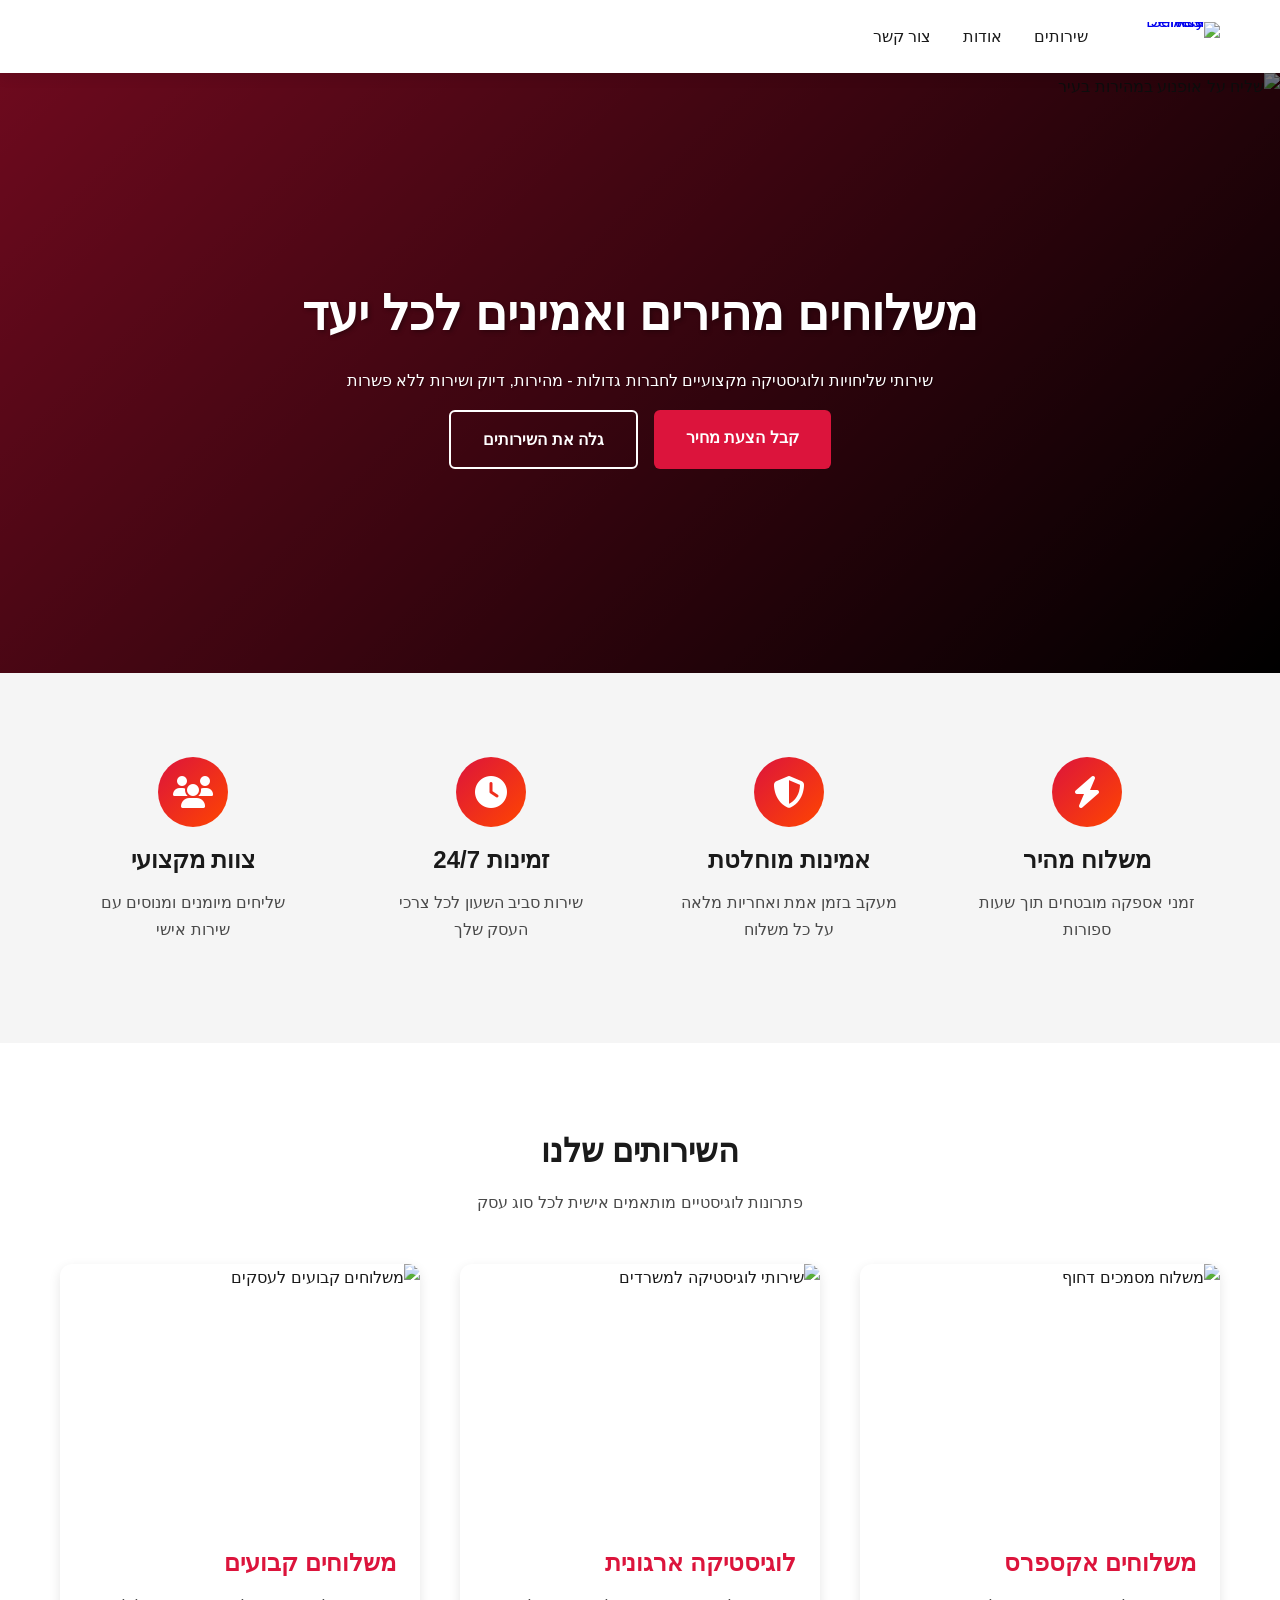
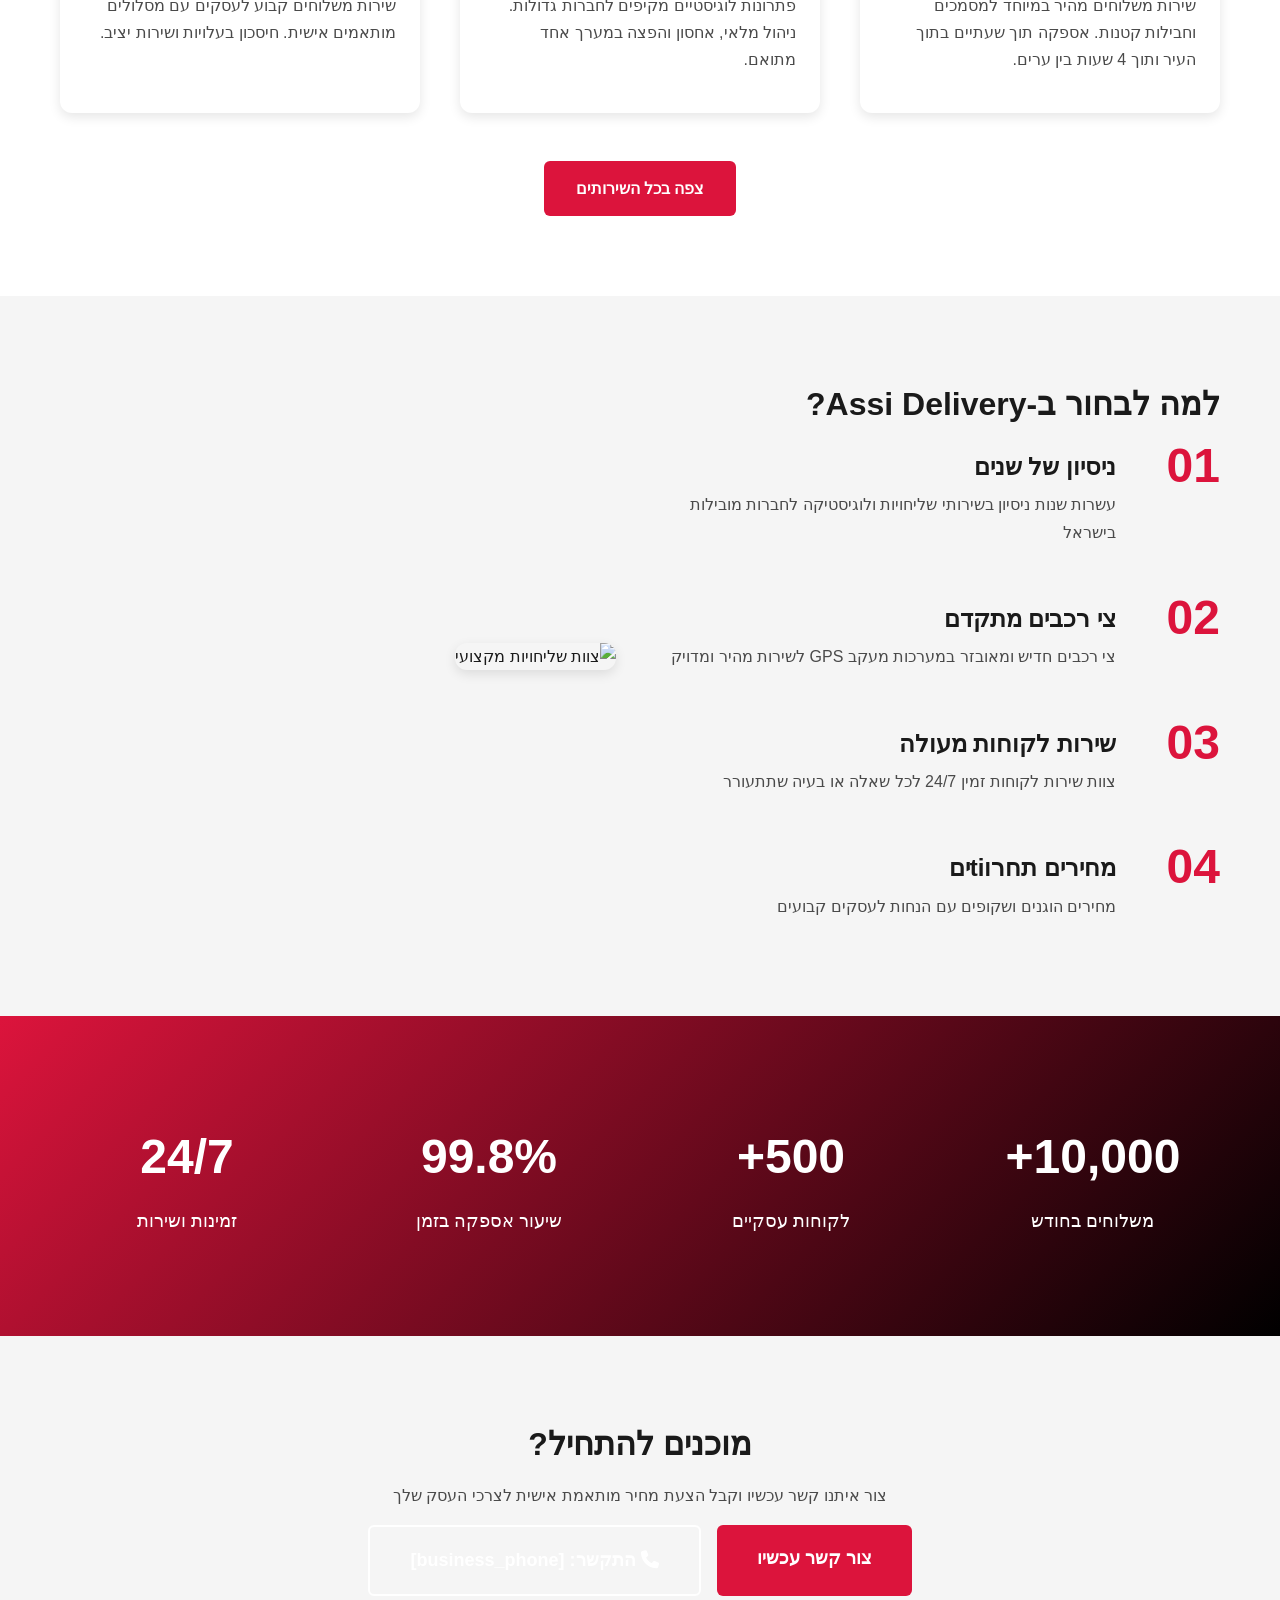
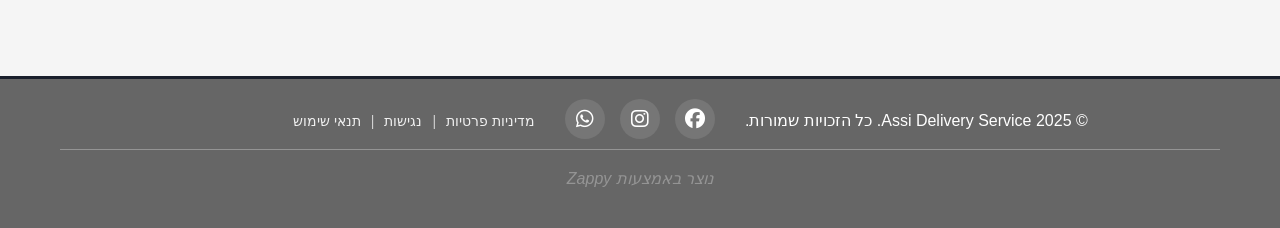
==== index.html @ 2f90fa25 "Initial website commit" ====
<!DOCTYPE html><html lang="he" dir="rtl"><head>
    <meta charset="UTF-8">
    <meta name="viewport" content="width=device-width, initial-scale=1.0">
    <link rel="stylesheet" href="https://cdnjs.cloudflare.com/ajax/libs/font-awesome/6.5.1/css/all.min.css">

    <!-- Favicons -->
    <link rel="icon" type="image/x-icon" href="assets/favicon.ico">
    <link rel="icon" type="image/png" sizes="16x16" href="assets/favicon-16x16.png">
    <link rel="icon" type="image/png" sizes="32x32" href="assets/favicon-32x32.png">
    <link rel="icon" type="image/png" sizes="48x48" href="assets/favicon-48x48.png">
    <link rel="icon" type="image/png" sizes="192x192" href="assets/favicon-192x192.png">
    <link rel="icon" type="image/png" sizes="512x512" href="assets/favicon-512x512.png">
    <link rel="apple-touch-icon" href="assets/apple-touch-icon.png">
<style>
/* Zappy Attribution Header Styles */
.zappy-header {
  position: static;
  width: 100%;
  background: white;
  box-shadow: 0px 4px 19px 0px rgba(0,0,0,0.04);
  padding: 16px 10px;
  text-align: center;
  font-family: 'Nunito', sans-serif;
  font-size: 16px;
  color: #4a4a4a;
  line-height: 21px;
  display: flex;
  align-items: center;
  justify-content: center;
  min-height: 21px;
}

    .zappy-header p {
      margin: 0;
      padding: 0;
      font-weight: 400;
      font-size: 16px;
      line-height: 21px;
      white-space: nowrap;
      display: inline-block;
      vertical-align: baseline;
      margin-bottom: 0 !important;
    }

.zappy-header .created-by {
  text-transform: lowercase;
  font-weight: 400;
}

.zappy-header .zappy-link {
  font-weight: 700;
  color: #4a4a4a;
  text-decoration: none;
  transition: opacity 0.2s;
}

.zappy-header .zappy-link:hover {
  opacity: 0.7;
}</style>
    <!-- Cookie Consent -->
    <link rel="stylesheet" href="https://cdn.jsdelivr.net/npm/vanilla-cookieconsent@3/dist/cookieconsent.css" />
    <script src="https://cdn.jsdelivr.net/npm/vanilla-cookieconsent@3/dist/cookieconsent.umd.js"></script>
    <!-- Mickidum Accessibility Toolbar -->
    <script src="https://cdn.jsdelivr.net/gh/mickidum/acc_toolbar/acctoolbar/acctoolbar.min.js"></script>
<!-- Zappy Analytics -->
<script>
(function() {
  'use strict';
  
  // Configuration
  var config = {
    websiteId: 'cbfb9e5c-b5ba-4800-ae2f-7022c123ac0f',
    apiUrl: 'https://api.zappy5.com/api/analytics/track',
    sessionDuration: 30 * 60 * 1000, // 30 minutes
    trackPageViews: true,
    trackClicks: true,
    trackFormSubmissions: true
  };
  
  // Generate or retrieve session ID
  function getSessionId() {
    var sessionKey = 'zappy_session_' + config.websiteId;
    var session = null;
    
    try {
      session = sessionStorage.getItem(sessionKey);
      if (session) {
        var sessionData = JSON.parse(session);
        var now = Date.now();
        
        // Check if session is still valid
        if (now - sessionData.timestamp < config.sessionDuration) {
          // Update timestamp
          sessionData.timestamp = now;
          sessionStorage.setItem(sessionKey, JSON.stringify(sessionData));
          return sessionData.id;
        }
      }
    } catch (e) {
      console.warn('Zappy Analytics: SessionStorage not available');
    }
    
    // Generate new session ID
    var newSessionId = 'zs_' + Date.now() + '_' + Math.random().toString(36).substr(2, 9);
    
    try {
      sessionStorage.setItem(sessionKey, JSON.stringify({
        id: newSessionId,
        timestamp: Date.now()
      }));
    } catch (e) {
      // Continue without session storage
    }
    
    return newSessionId;
  }
  
  var sessionId = getSessionId();
  
  // Track an event
  function trackEvent(eventType, data) {
    data = data || {};
    
    var eventData = {
      website_id: config.websiteId,
      event_type: eventType,
      page_path: window.location.pathname,
      referrer: document.referrer || 'direct',
      session_id: sessionId,
      metadata: data
    };
    
    // Use sendBeacon if available (better for page unload events)
    if (navigator.sendBeacon) {
      var blob = new Blob([JSON.stringify(eventData)], { type: 'application/json' });
      navigator.sendBeacon(config.apiUrl, blob);
    } else {
      // Fallback to fetch
      fetch(config.apiUrl, {
        method: 'POST',
        headers: {
          'Content-Type': 'application/json'
        },
        body: JSON.stringify(eventData),
        keepalive: true
      }).catch(function(error) {
        console.warn('Zappy Analytics: Failed to track event', error);
      });
    }
  }
  
  // Track page view
  if (config.trackPageViews) {
    trackEvent('pageview', {
      title: document.title,
      url: window.location.href
    });
  }
  
  // Track clicks on important elements
  if (config.trackClicks) {
    document.addEventListener('click', function(e) {
      var target = e.target;
      
      // Track button clicks
      if (target.tagName === 'BUTTON' || target.closest('button')) {
        var button = target.tagName === 'BUTTON' ? target : target.closest('button');
        trackEvent('click', {
          element: 'button',
          text: button.textContent.trim().substring(0, 100),
          id: button.id || null,
          class: button.className || null
        });
      }
      
      // Track link clicks
      else if (target.tagName === 'A' || target.closest('a')) {
        var link = target.tagName === 'A' ? target : target.closest('a');
        trackEvent('click', {
          element: 'link',
          text: link.textContent.trim().substring(0, 100),
          href: link.href,
          external: link.hostname !== window.location.hostname
        });
      }
    }, true);
  }
  
  // Track form submissions
  if (config.trackFormSubmissions) {
    document.addEventListener('submit', function(e) {
      var form = e.target;
      
      trackEvent('form_submit', {
        form_id: form.id || null,
        form_name: form.name || null,
        form_action: form.action || null,
        form_method: form.method || 'GET'
      });
    }, true);
  }
  
  // Track time on page (send on page unload)
  var pageLoadTime = Date.now();
  
  window.addEventListener('beforeunload', function() {
    var timeOnPage = Math.floor((Date.now() - pageLoadTime) / 1000); // in seconds
    
    trackEvent('page_unload', {
      time_on_page: timeOnPage,
      page_path: window.location.pathname
    });
  });
  
  // Expose tracking function globally for custom events
  window.zappyAnalytics = {
    track: trackEvent,
    getSessionId: function() { return sessionId; }
  };
  
})();
</script>
<!-- End Zappy Analytics -->
    <link rel="stylesheet" href="styles.css">
</head>
<body>

<!-- Zappy Attribution Header -->
<div id="zappy-attribution-header" class="zappy-header" style="display: none;">
  <p>
    <span>Happily </span>
    <span class="created-by">created by</span> 
    <a href="https://zappy5.com" target="_blank" rel="noopener noreferrer" class="zappy-link">Zappy</a>
  </p>
</div>
    <nav class="navbar" id="navbar">
        <div class="container nav-container">
            <div class="nav-brand">
                <a href="/" class="logo-link">
                    <img src="assets/assi-delivery-service-logo.webp" alt="Assi Delivery Service" class="logo" />
                </a>
            </div>
            <button class="mobile-toggle" id="mobileToggle" aria-label="תפריט">
                <svg class="hamburger-icon" width="24" height="24" viewBox="0 0 24 24" fill="none">
                    <path d="M3 12h18M3 6h18M3 18h18" stroke="currentColor" stroke-width="2" stroke-linecap="round"></path>
                </svg>
                <svg class="close-icon" width="24" height="24" viewBox="0 0 24 24" fill="none" style="display: none;">
                    <path d="M18 6L6 18M6 6l12 12" stroke="currentColor" stroke-width="2" stroke-linecap="round"></path>
                </svg>
            </button>
            <button class="phone-header-btn" aria-label="התקשר אלינו">
                <svg width="20" height="20" viewBox="0 0 24 24" fill="currentColor">
                    <path d="M22 16.92v3a2 2 0 0 1-2.18 2 19.79 19.79 0 0 1-8.63-3.07 19.5 19.5 0 0 1-6-6 19.79 19.79 0 0 1-3.07-8.67A2 2 0 0 1 4.11 2h3a2 2 0 0 1 2 1.72 12.84 12.84 0 0 0 .7 2.81 2 2 0 0 1-.45 2.11L8.09 9.91a16 16 0 0 0 6 6l1.27-1.27a2 2 0 0 1 2.11-.45 12.84 12.84 0 0 0 2.81.7A2 2 0 0 1 22 16.92z"></path>
                </svg>
            </button>
            <ul class="nav-menu" id="navMenu">
                <li><a href="/services">שירותים</a></li>
                <li><a href="/about">אודות</a></li>
                <li><a href="/contact">צור קשר</a></li>
            </ul>
        </div>
    </nav>

    <section class="hero">
        <div class="hero-overlay"></div>
        <img data-placeholder="hero-1" data-context="Dynamic wide shot of motorcycle courier speeding through city streets with delivery package, motion blur effect, urban logistics" src="assets/assi-delivery-service-hero-hero-1.webp" alt="שליח על אופנוע במהירות בעיר" class="hero-bg">
        <div class="container hero-content">
            <h1>משלוחים מהירים ואמינים לכל יעד</h1>
            <p class="hero-subtitle">שירותי שליחויות ולוגיסטיקה מקצועיים לחברות גדולות - מהירות, דיוק ושירות ללא פשרות</p>
            <div class="hero-cta">
                <a href="/contact" class="btn btn-primary">קבל הצעת מחיר</a>
                <a href="/services" class="btn btn-secondary">גלה את השירותים</a>
            </div>
        </div>
    </section>

    <section class="features-strip">
        <div class="container">
            <div class="features-grid">
                <div class="feature-item">
                    <div class="feature-icon">
                        <i class="fas fa-bolt"></i>
                    </div>
                    <h3>משלוח מהיר</h3>
                    <p>זמני אספקה מובטחים תוך שעות ספורות</p>
                </div>
                <div class="feature-item">
                    <div class="feature-icon">
                        <i class="fas fa-shield-alt"></i>
                    </div>
                    <h3>אמינות מוחלטת</h3>
                    <p>מעקב בזמן אמת ואחריות מלאה על כל משלוח</p>
                </div>
                <div class="feature-item">
                    <div class="feature-icon">
                        <i class="fas fa-clock"></i>
                    </div>
                    <h3>זמינות 24/7</h3>
                    <p>שירות סביב השעון לכל צרכי העסק שלך</p>
                </div>
                <div class="feature-item">
                    <div class="feature-icon">
                        <i class="fas fa-users"></i>
                    </div>
                    <h3>צוות מקצועי</h3>
                    <p>שליחים מיומנים ומנוסים עם שירות אישי</p>
                </div>
            </div>
        </div>
    </section>

    <section class="services-preview">
        <div class="container">
            <div class="section-header">
                <h2>השירותים שלנו</h2>
                <p class="section-subtitle">פתרונות לוגיסטיים מותאמים אישית לכל סוג עסק</p>
            </div>
            <div class="services-showcase">
                <div class="service-card">
                    <div class="service-image">
                        <img data-placeholder="service-1" data-context="Professional courier on motorcycle delivering urgent documents to office building, dynamic angle" src="assets/assi-delivery-service-service-service-1.webp" alt="משלוח מסמכים דחוף">
                    </div>
                    <div class="service-content">
                        <h3>משלוחים אקספרס</h3>
                        <p>שירות משלוחים מהיר במיוחד למסמכים וחבילות קטנות. אספקה תוך שעתיים בתוך העיר ותוך 4 שעות בין ערים.</p>
                    </div>
                </div>
                <div class="service-card">
                    <div class="service-image">
                        <img data-placeholder="service-2" data-context="Delivery van being loaded with multiple packages at warehouse, organized logistics operation" src="assets/assi-delivery-service-service-service-2.webp" alt="שירותי לוגיסטיקה למשרדים">
                    </div>
                    <div class="service-content">
                        <h3>לוגיסטיקה ארגונית</h3>
                        <p>פתרונות לוגיסטיים מקיפים לחברות גדולות. ניהול מלאי, אחסון והפצה במערך אחד מתואם.</p>
                    </div>
                </div>
                <div class="service-card">
                    <div class="service-image">
                        <img data-placeholder="service-3" data-context="Courier delivering large corporate packages to business district, professional service" src="assets/assi-delivery-service-service-service-3.webp" alt="משלוחים קבועים לעסקים">
                    </div>
                    <div class="service-content">
                        <h3>משלוחים קבועים</h3>
                        <p>שירות משלוחים קבוע לעסקים עם מסלולים מותאמים אישית. חיסכון בעלויות ושירות יציב.</p>
                    </div>
                </div>
            </div>
            <div class="services-cta">
                <a href="/services" class="btn btn-primary">צפה בכל השירותים</a>
            </div>
        </div>
    </section>

    <section class="why-choose">
        <div class="container">
            <div class="why-choose-content">
                <div class="why-choose-text">
                    <h2>למה לבחור ב-Assi Delivery?</h2>
                    <div class="why-list">
                        <div class="why-item">
                            <div class="why-number">01</div>
                            <div class="why-details">
                                <h3>ניסיון של שנים</h3>
                                <p>עשרות שנות ניסיון בשירותי שליחויות ולוגיסטיקה לחברות מובילות בישראל</p>
                            </div>
                        </div>
                        <div class="why-item">
                            <div class="why-number">02</div>
                            <div class="why-details">
                                <h3>צי רכבים מתקדם</h3>
                                <p>צי רכבים חדיש ומאובזר במערכות מעקב GPS לשירות מהיר ומדויק</p>
                            </div>
                        </div>
                        <div class="why-item">
                            <div class="why-number">03</div>
                            <div class="why-details">
                                <h3>שירות לקוחות מעולה</h3>
                                <p>צוות שירות לקוחות זמין 24/7 לכל שאלה או בעיה שתתעורר</p>
                            </div>
                        </div>
                        <div class="why-item">
                            <div class="why-number">04</div>
                            <div class="why-details">
                                <h3>מחירים תחרוtiים</h3>
                                <p>מחירים הוגנים ושקופים עם הנחות לעסקים קבועים</p>
                            </div>
                        </div>
                    </div>
                </div>
                <div class="why-choose-image">
                    <img data-placeholder="service-4" data-context="Professional delivery team standing with motorcycles and vans in front of modern logistics center" src="assets/assi-delivery-service-service-service-4.webp" alt="צוות שליחויות מקצועי">
                </div>
            </div>
        </div>
    </section>

    <section class="stats-section">
        <div class="container">
            <div class="stats-grid">
                <div class="stat-item">
                    <div class="stat-number">10,000+</div>
                    <div class="stat-label">משלוחים בחודש</div>
                </div>
                <div class="stat-item">
                    <div class="stat-number">500+</div>
                    <div class="stat-label">לקוחות עסקיים</div>
                </div>
                <div class="stat-item">
                    <div class="stat-number">99.8%</div>
                    <div class="stat-label">שיעור אספקה בזמן</div>
                </div>
                <div class="stat-item">
                    <div class="stat-number">24/7</div>
                    <div class="stat-label">זמינות ושירות</div>
                </div>
            </div>
        </div>
    </section>

    <section class="cta-section">
        <div class="container">
            <div class="cta-content">
                <h2>מוכנים להתחיל?</h2>
                <p>צור איתנו קשר עכשיו וקבל הצעת מחיר מותאמת אישית לצרכי העסק שלך</p>
                <div class="cta-buttons">
                    <a href="/contact" class="btn btn-primary btn-large">צור קשר עכשיו</a>
                    <a href="tel:[business_phone]" class="btn btn-secondary btn-large"><i class="fas fa-phone"></i> התקשר: [business_phone]</a>
                </div>
            </div>
        </div>
    </section>

    <a href="https://wa.me/[business_phone]" target="_blank" class="whatsapp-float" aria-label="WhatsApp" rel="noopener noreferrer">
        <i class="fab fa-whatsapp"></i>
    </a>

    
    <!-- Legal Footer -->
    <footer class="legal-footer">
      <div class="container">
        <div class="footer-main">
          <div class="all-rights-reserved">
            <p>© 2025 Assi Delivery Service. כל הזכויות שמורות.</p>
          </div>
          <div class="footer-social"><a href="[social_facebook]" target="_blank" rel="noopener noreferrer" aria-label="Facebook"><i class="fab fa-facebook"></i></a>
<a href="[social_instagram]" target="_blank" rel="noopener noreferrer" aria-label="Instagram"><i class="fab fa-instagram"></i></a>
<a href="[social_whatsapp]" target="_blank" rel="noopener noreferrer" aria-label="WhatsApp"><i class="fab fa-whatsapp"></i></a></div>
          <div class="footer-legal">
            <a href="privacy.html" target="_blank" rel="noopener" aria-label="מדיניות פרטיות">
              מדיניות פרטיות
            </a>
            <span class="separator">|</span>
            <a href="accessibility.html" target="_blank" rel="noopener" aria-label="נגישות">
              נגישות
            </a>
            <span class="separator">|</span>
            <a href="terms.html" target="_blank" rel="noopener" aria-label="תנאי שימוש">
              תנאי שימוש
            </a>
          </div>
        </div>
        <div class="zappy-attribution">
          <p>נוצר באמצעות Zappy</p>
        </div>
      </div>
    </footer>


<!-- Zappy Attribution Header Script -->
<script>
(function() {
  var websiteId = 'cbfb9e5c-b5ba-4800-ae2f-7022c123ac0f';
  
  // Don't show header in preview mode
  var currentUrl = window.location.href;
  var isPreview = currentUrl.includes('/preview/') || 
                  currentUrl.includes('/preview-fullscreen/') || 
                  currentUrl.includes('localhost:5001') ||
                  currentUrl.includes('localhost:3000');
  
  if (isPreview) {
    return; // Exit early in preview mode
  }
  
  fetch('https://api.zappy5.com/api/website/' + websiteId + '/tier')
    .then(function(response) { return response.json(); })
    .then(function(data) {
      if (data.showAttribution) {
        var header = document.getElementById('zappy-attribution-header');
        if (header) {
          header.style.display = 'block';
        }
      }
    })
    .catch(function(error) {
      console.error('Failed to check tier:', error);
    });
})();
</script>
    <div data-integration="accessibility:toolbar"></div>
    <script src="script.js"></script>
</body></html>
---- styles.css ----
:root{--primary:#DC143C;--secondary:#000000;--accent:#FF4500;--text:#1a1a1a;--text-light:#4a4a4a;--bg-white:#FFFFFF;--bg-light:#F5F5F5;--nav-color:#1a1a1a;--nav-hover:#DC143C;--shadow:0 4px 12px rgba(0,0,0,0.1);--shadow-hover:0 8px 24px rgba(0,0,0,0.15)}*{margin:0;padding:0;box-sizing:border-box}body{font-family:'Segoe UI',Tahoma,Geneva,Verdana,sans-serif;color:var(--text);line-height:1.7;background:var(--bg-white);overflow-x:hidden}.container{max-width:1200px;margin:0 auto;padding:0 20px}h1{font-size:48px!important;font-weight:700!important;line-height:1.2!important;margin-bottom:1rem!important;margin-top:0.5rem!important;color:var(--text)}h2{font-size:32px!important;font-weight:600!important;line-height:1.3!important;margin-bottom:1rem!important;margin-top:0.5rem!important;color:var(--text)}h3{font-size:24px!important;font-weight:600!important;line-height:1.4!important;margin-bottom:1rem!important;margin-top:0.5rem!important;color:var(--text)}h4{font-size:20px!important;font-weight:600!important;line-height:1.4!important;margin-bottom:0.75rem!important;margin-top:0.5rem!important}h5,h6{font-size:18px!important;font-weight:600!important;line-height:1.4!important;margin-bottom:0.5rem!important;margin-top:0.5rem!important}p{font-size:16px!important;font-weight:400!important;line-height:1.7!important;margin-bottom:1rem!important}section{padding-top:20px;padding-bottom:20px}.navbar{background:var(--bg-white);box-shadow:var(--shadow);position:sticky;top:0;z-index:1000;padding:15px 0}.nav-container{display:flex;justify-content:flex-end;align-items:center;gap:2rem;position:relative;max-width:none!important;width:100%;padding-left:60px;padding-right:60px}.nav-brand{margin-right:0;margin-left:0;display:flex;align-items:center;flex-shrink:0}.logo-link{display:inline-flex;align-items:center;text-decoration:none;line-height:0}.logo-link:focus,.logo-link:active{outline:none!important;box-shadow:none!important}.logo{min-height:30px;height:auto;width:auto;max-width:100px;max-height:40px;object-fit:contain;display:block;background:transparent;transition:opacity 0.3s ease}.logo:hover{.8}.brand-title,.nav-brand h1,.nav-brand .brand-name,.nav-brand span:not(.mobile-toggle span){display:none!important}.nav-menu{display:flex;gap:2rem;list-style:none;margin-right:0;margin-left:auto}.nav-menu li{display:inline-block}.nav-menu a{color:var(--nav-color);text-decoration:none;font-weight:500;transition:color 0.3s ease;padding:8px 0;display:block}.nav-menu a:hover,.nav-menu a.active{color:var(--nav-hover)}.mobile-toggle,.phone-header-btn{display:none;background:none;border:none;cursor:pointer;padding:10px;z-index:1001;flex-shrink:0}.mobile-toggle svg,.phone-header-btn svg{color:var(--nav-color);transition:color 0.3s ease}.mobile-toggle:focus,.mobile-toggle:active,.phone-header-btn:focus,.phone-header-btn:active{outline:none;border:none;box-shadow:none}.mobile-toggle:hover svg,.phone-header-btn:hover svg{color:var(--nav-hover)}.hero{position:relative;min-height:600px;display:flex;align-items:center;justify-content:center;overflow:hidden;background:linear-gradient(135deg,var(--primary) 0%,var(--secondary) 100%)}.hero-bg{position:absolute;top:0;left:0;width:100%;height:100%;object-fit:cover;z-index:1}.hero-overlay{position:absolute;top:0;left:0;width:100%;height:100%;background:rgba(0,0,0,0.5);z-index:2}.hero-content{position:relative;z-index:3;text-align:center;color:#FFFFFF;padding:40px 20px}.hero h1{color:#FFFFFF;margin-bottom:1.5rem!important;text-shadow:2px 2px 4px rgba(0,0,0,0.3)}.hero-subtitle{font-size:20px;margin-bottom:2rem;color:#FFFFFF;text-shadow:1px 1px 2px rgba(0,0,0,0.3)}.hero-cta{display:flex;gap:1rem;justify-content:center;flex-wrap:wrap}.btn{display:inline-block;padding:14px 32px;border-radius:6px;text-decoration:none;font-weight:600;transition:all 0.3s ease;border:none;cursor:pointer;font-size:16px}.btn-primary{background:var(--primary);color:#FFFFFF}.btn-primary:hover{background:#B8112E;transform:translateY(-2px);box-shadow:var(--shadow-hover)}.btn-secondary{background:transparent;color:#FFFFFF;border:2px solid #FFFFFF}.btn-secondary:hover{background:#FFFFFF;color:var(--primary)}.btn-large{padding:18px 40px;font-size:18px}.btn-whatsapp{background:#25D366;color:#FFFFFF}.btn-whatsapp:hover{background:#1EBE56}.features-strip{background:var(--bg-light);padding:60px 20px}.features-grid{display:grid;grid-template-columns:repeat(auto-fit,minmax(min(240px,100%),1fr));gap:2rem}.feature-item{text-align:center;padding:24px}.feature-icon{width:70px;height:70px;margin:0 auto 1rem;background:linear-gradient(135deg,var(--primary),var(--accent));border-radius:50%;display:flex;align-items:center;justify-content:center;color:#FFFFFF;font-size:32px}.feature-item h3{margin-bottom:0.75rem!important}.feature-item p{color:var(--text-light);margin:0}.services-preview{padding:80px 20px;background:var(--bg-white)}.section-header{text-align:center;margin-bottom:3rem}.section-subtitle{color:var(--text-light);font-size:18px;margin-top:0.5rem}.services-showcase{display:grid;grid-template-columns:repeat(auto-fit,minmax(min(320px,100%),1fr));gap:2.5rem;margin-bottom:3rem}.service-card{background:var(--bg-white);border-radius:12px;overflow:hidden;box-shadow:var(--shadow);transition:transform 0.3s ease,box-shadow 0.3s ease}.service-card:hover{transform:translateY(-8px);box-shadow:var(--shadow-hover)}.service-image{height:250px;overflow:hidden}.service-image img{width:100%;height:100%;object-fit:cover;transition:transform 0.3s ease}.service-card:hover .service-image img{transform:scale(1.05)}.service-content{padding:24px}.service-content h3{margin-bottom:0.75rem!important;color:var(--primary)}.service-content p{color:var(--text-light);margin:0}.services-cta{text-align:center;margin-top:3rem}.why-choose{padding:80px 20px;background:var(--bg-light)}.why-choose-content{display:grid;grid-template-columns:repeat(auto-fit,minmax(min(450px,100%),1fr));gap:3rem;align-items:center}.why-list{display:flex;flex-direction:column;gap:2rem}.why-item{display:flex;gap:1.5rem;align-items:flex-start}.why-number{font-size:48px;font-weight:700;color:var(--primary);line-height:1;flex-shrink:0;width:80px}.why-details h3{margin-bottom:0.5rem!important}.why-details p{color:var(--text-light);margin:0}.why-choose-image img{width:100%;height:auto;border-radius:12px;box-shadow:var(--shadow)}.stats-section{background:linear-gradient(135deg,var(--primary),var(--secondary));padding:80px 20px;color:#FFFFFF}.stats-grid{display:grid;grid-template-columns:repeat(auto-fit,minmax(min(200px,100%),1fr));gap:3rem;text-align:center}.stat-item{padding:20px}.stat-number{font-size:48px;font-weight:700;margin-bottom:0.5rem;color:#FFFFFF}.stat-label{font-size:18px;color:#FFFFFF}.cta-section{background:var(--bg-light);padding:80px 20px;text-align:center}.cta-content h2{margin-bottom:1rem!important}.cta-content p{font-size:18px;color:var(--text-light);margin-bottom:2rem}.cta-buttons{display:flex;gap:1rem;justify-content:center;flex-wrap:wrap}.page-hero{background:linear-gradient(135deg,var(--primary),var(--secondary));padding:80px 20px;text-align:center;color:#FFFFFF}.page-hero h1{color:#FFFFFF}.page-subtitle{font-size:20px;color:#FFFFFF;margin-top:1rem}.services-main{padding:60px 20px}.service-detail{display:grid;grid-template-columns:repeat(auto-fit,minmax(min(450px,100%),1fr));gap:3rem;align-items:center;margin-bottom:4rem;padding:40px 20px;background:var(--bg-white);border-radius:12px;box-shadow:var(--shadow)}.service-detail.reverse{direction:ltr}.service-detail.reverse .service-detail-content{direction:rtl}.service-badge{display:inline-block;background:var(--accent);color:#FFFFFF;padding:6px 16px;border-radius:20px;font-size:14px;font-weight:600;margin-bottom:1rem}.service-lead{font-size:18px;color:var(--text-light);margin-bottom:2rem}.service-features{margin-bottom:2rem}.feature-check{display:flex;align-items:center;gap:1rem;margin-bottom:1rem;padding:12px;background:var(--bg-light);border-radius:8px}.feature-check i{color:var(--primary);font-size:20px;flex-shrink:0}.feature-check span{color:var(--text)}.service-detail-image img{width:100%;height:auto;border-radius:12px;box-shadow:var(--shadow)}.about-story{padding:80px 20px}.about-content{display:grid;grid-template-columns:repeat(auto-fit,minmax(min(450px,100%),1fr));gap:3rem;align-items:center}.about-text p{margin-bottom:1.5rem;color:var(--text-light)}.about-image img{width:100%;height:auto;border-radius:12px;box-shadow:var(--shadow)}.values-section{padding:80px 20px;background:var(--bg-light);text-align:center}.values-section h2{margin-bottom:3rem!important}.values-grid{display:grid;grid-template-columns:repeat(auto-fit,minmax(min(240px,100%),1fr));gap:2.5rem}.value-card{background:var(--bg-white);padding:32px 24px;border-radius:12px;box-shadow:var(--shadow);transition:transform 0.3s ease}.value-card:hover{transform:translateY(-8px)}.value-icon{width:70px;height:70px;margin:0 auto 1.5rem;background:linear-gradient(135deg,var(--primary),var(--accent));border-radius:50%;display:flex;align-items:center;justify-content:center;color:#FFFFFF;font-size:32px}.value-card h3{margin-bottom:1rem!important}.value-card p{color:var(--text-light);margin:0}.team-section{padding:80px 20px;text-align:center}.team-section h2{margin-bottom:1rem!important}.team-stats{display:grid;grid-template-columns:repeat(auto-fit,minmax(min(200px,100%),1fr));gap:2rem;margin:3rem 0}.team-stat{padding:20px}.team-stat .stat-number{font-size:48px;font-weight:700;color:var(--primary);margin-bottom:0.5rem}.team-stat .stat-label{font-size:18px;color:var(--text-light)}.team-description{max-width:800px;margin:2rem auto 0;color:var(--text-light);font-size:18px}.fleet-section{padding:80px 20px;background:var(--bg-light)}.fleet-content{display:grid;grid-template-columns:repeat(auto-fit,minmax(min(450px,100%),1fr));gap:3rem;align-items:center}.fleet-text p{margin-bottom:1.5rem;color:var(--text-light)}.fleet-list{list-style:none;margin:2rem 0}.fleet-list li{display:flex;align-items:center;gap:1rem;padding:12px;margin-bottom:1rem;background:var(--bg-white);border-radius:8px}.fleet-list i{color:var(--primary);font-size:24px;flex-shrink:0}.fleet-image img{width:100%;height:auto;border-radius:12px;box-shadow:var(--shadow)}.contact-section{padding:60px 20px}.contact-wrapper{display:grid;grid-template-columns:repeat(auto-fit,minmax(min(400px,100%),1fr));gap:3rem}.contact-info-side h2{margin-bottom:2rem!important}.contact-details{margin-bottom:3rem}.contact-item{display:flex;gap:1.5rem;margin-bottom:2rem;padding:20px;background:var(--bg-light);border-radius:12px}.contact-icon{width:50px;height:50px;background:linear-gradient(135deg,var(--primary),var(--accent));border-radius:50%;display:flex;align-items:center;justify-content:center;color:#FFFFFF;font-size:24px;flex-shrink:0}.contact-text h3{margin-bottom:0.5rem!important;font-size:18px}.contact-text p,.contact-text a{color:var(--text-light);text-decoration:none;margin:0}.contact-text a:hover{color:var(--primary)}.emergency-note{font-weight:600;color:var(--primary);margin-top:0.5rem}.contact-cta{background:var(--bg-light);padding:24px;border-radius:12px;text-align:center}.contact-cta h3{margin-bottom:1rem!important}.form-container{background:var(--bg-white);padding:32px;border-radius:12px;box-shadow:var(--shadow)}.form-container h2{margin-bottom:2rem!important}.contact-form{display:flex;flex-direction:column;gap:1.5rem}.form-group{display:flex;flex-direction:column;gap:0.5rem}.form-group label{font-weight:600;color:var(--text)}.form-group input,.form-group select,.form-group textarea{padding:12px 16px;border:2px solid var(--bg-light);border-radius:8px;font-size:16px;font-family:inherit;transition:border-color 0.3s ease}.form-group input:focus,.form-group select:focus,.form-group textarea:focus{outline:none;border-color:var(--primary)}.checkbox-group{flex-direction:row;align-items:center}.checkbox-label{display:flex;align-items:center;gap:0.5rem;cursor:pointer}.checkbox-label input[type="checkbox"]{width:20px;height:20px;cursor:pointer}.checkbox-label a{color:var(--primary);text-decoration:none}.checkbox-label a:hover{text-decoration:underline}.whatsapp-float{display:none}@media (max-width:768px){.whatsapp-float{display:flex;position:fixed;bottom:20px;width:50px;height:50px;border-radius:50%;align-items:center;justify-content:center;font-size:24px;z-index:1000;box-shadow:0 4px 12px rgba(0,0,0,0.3);background:#25d366;color:#FFFFFF;text-decoration:none}html[lang="he"] .whatsapp-float,html[lang="ar"] .whatsapp-float,html[dir="rtl"] .whatsapp-float{right:20px;left:auto}html[lang="en"] .whatsapp-float,html[lang="es"] .whatsapp-float,html[lang="fr"] .whatsapp-float,html[dir="ltr"] .whatsapp-float{left:20px;right:auto}}@media (max-width:1024px){h1{font-size:36px!important}h2{font-size:28px!important}h3{font-size:20px!important}p{font-size:15px!important}}@media (max-width:768px){.nav-container{padding-left:60px;padding-right:60px}.mobile-toggle,.phone-header-btn{display:flex;align-items:center;justify-content:center;position:absolute;top:50%;transform:translateY(-50%)}.nav-menu{display:none;position:fixed;top:0;width:50%;height:75%;max-width:50%;background:var(--bg-white);flex-direction:column;padding:80px 20px 20px;gap:1rem;box-shadow:var(--shadow);z-index:999;overflow-y:auto}.nav-menu.active{display:flex}.nav-brand{margin:0 auto;justify-content:center}html[dir="ltr"] .nav-menu,html[lang="en"] .nav-menu,html[lang="es"] .nav-menu,html[lang="fr"] .nav-menu{left:0;right:auto}html[dir="rtl"] .nav-menu,html[lang="he"] .nav-menu,html[lang="ar"] .nav-menu{right:0;left:auto}html[dir="ltr"] .mobile-toggle,html[lang="en"] .mobile-toggle,html[lang="es"] .mobile-toggle,html[lang="fr"] .mobile-toggle{left:15px;right:auto}html[dir="ltr"] .phone-header-btn,html[lang="en"] .phone-header-btn,html[lang="es"] .phone-header-btn,html[lang="fr"] .phone-header-btn{right:15px;left:auto}html[dir="rtl"] .mobile-toggle,html[lang="he"] .mobile-toggle,html[lang="ar"] .mobile-toggle{right:15px;left:auto}html[dir="rtl"] .phone-header-btn,html[lang="he"] .phone-header-btn,html[lang="ar"] .phone-header-btn{left:15px;right:auto}.logo{min-height:30px;max-width:100px;max-height:40px}h1{font-size:28px!important}h2{font-size:22px!important}h3{font-size:18px!important}h4,h5,h6{font-size:16px!important}p{font-size:14px!important}section{padding-top:15px;padding-bottom:15px}.hero{min-height:500px}.hero-content{padding:30px 20px}.hero-subtitle{font-size:16px}.features-strip,.services-preview,.why-choose,.stats-section,.cta-section,.page-hero,.services-main,.about-story,.values-section,.team-section,.fleet-section,.contact-section{padding:40px 20px}.services-showcase,.values-grid{grid-template-columns:1fr}.why-choose-content,.about-content,.fleet-content,.contact-wrapper{grid-template-columns:1fr}.service-detail,.service-detail.reverse{grid-template-columns:1fr;direction:rtl}.why-number{font-size:36px;width:60px}.stat-number{font-size:36px}.hero-cta,.cta-buttons{flex-direction:column;align-items:center}.btn{width:100%;max-width:300px;text-align:center}}
/* CRITICAL: Ensure images are visible immediately (but don't interfere with accessibility toolbar) */
img, picture, figure {
    opacity: 1 !important;
    visibility: visible !important;
}

/* Legal Footer Styles */

    /* Legal Footer Styles - WCAG AA Compliant */
    .legal-footer {
      background-color: #666666;
      color: #ffffff;
      padding: 20px 0;
      font-size: 14px;
      border-top: 3px solid #1a202c;
    }

    .legal-footer .container {
      max-width: 1200px;
      margin: 0 auto;
      padding: 0 20px;
    }

    .legal-footer .footer-main {
      display: flex;
      justify-content: space-between;
      align-items: center;
      flex-wrap: wrap;
      gap: 20px;
    }

    .legal-footer .all-rights-reserved {
      flex: 1;
      min-width: 200px;
    }

    .legal-footer .all-rights-reserved p {
      margin: 0 !important;
      margin-bottom: 0 !important;
    }

    .legal-footer .zappy-attribution {
      text-align: center;
      width: 100%;
      padding-top: 15px;
      border-top: 1px solid #ffffff;
      opacity: 0.3;
    }

    .legal-footer .zappy-attribution p {
      margin: 0;
      font-size: 12px;
      color: rgba(255, 255, 255, 0.6);
      font-style: italic;
    }

    .legal-footer .footer-social {
      display: flex;
      align-items: center;
      gap: 15px;
      flex-wrap: wrap;
      justify-content: center;
      flex-shrink: 0;
    }

    .legal-footer .footer-social a {
      color: #ffffff !important;
      text-decoration: none;
      font-size: 22px;
      transition: color 0.3s ease, transform 0.2s ease;
      display: inline-flex;
      align-items: center;
      justify-content: center;
      width: 40px;
      height: 40px;
      border-radius: 50%;
      background-color: rgba(255, 255, 255, 0.1);
    }

    .legal-footer .footer-social a:hover {
      color: #1a202c !important;
      transform: scale(1.15);
      background-color: rgba(255, 255, 255, 0.2);
    }

    .legal-footer .footer-social a:focus {
      outline: 2px solid #1a202c;
      outline-offset: 2px;
      border-radius: 50%;
    }
    
    .legal-footer .footer-social i {
      font-size: 20px;
    }

    .legal-footer .footer-legal {
      display: flex;
      align-items: center;
      gap: 10px;
      flex-shrink: 0;
      justify-content: flex-end;
    }

    .legal-footer .footer-legal a {
      color: #ffffff !important;
      text-decoration: none;
      transition: color 0.3s ease, opacity 0.3s ease;
      font-weight: 500;
      opacity: 0.9;
    }

    .legal-footer .footer-legal a:hover {
      color: #ffffff !important;
      opacity: 1;
      text-decoration: underline;
    }

    .legal-footer .footer-legal a:focus {
      outline: 2px solid #ffffff;
      outline-offset: 2px;
      border-radius: 2px;
    }

    .legal-footer .separator {
      color: #ffffff !important;
      font-weight: 300;
      opacity: 0.7;
    }

    /* Responsive Design */
    @media (max-width: 968px) {
      .legal-footer .footer-main {
        flex-direction: column;
        text-align: center;
        gap: 0;
      }

      .legal-footer .footer-social {
        justify-content: center;
        order: 1;
        margin-bottom: 20px;
      }

      .legal-footer .all-rights-reserved {
        width: 100%;
        text-align: center;
        order: 2;
        margin-bottom: 5px;
      }

      .legal-footer .footer-legal {
        flex-wrap: wrap;
        justify-content: center;
        order: 3;
      }
    }

    @media (min-width: 969px) {
      .legal-footer .footer-main {
        display: grid;
        grid-template-columns: 1fr auto 1fr;
        align-items: baseline;
        gap: 30px;
        margin-bottom: 10px;
      }

      .legal-footer .all-rights-reserved {
        text-align: left;
        justify-self: start;
        margin-bottom: 0;
      }

      .legal-footer .footer-social {
        justify-self: center;
        margin-bottom: 0;
      }

      .legal-footer .footer-legal {
        justify-self: end;
        text-align: right;
      }
    }

    /* RTL adjustments - only for desktop */
    @media (min-width: 969px) {
      [dir="rtl"] .legal-footer .all-rights-reserved {
        text-align: right;
        justify-self: end;
      }

      [dir="rtl"] .legal-footer .footer-legal {
        justify-self: start;
        text-align: left;
      }
    }
    
    /* RTL mobile - keep centered */
    @media (max-width: 968px) {
      [dir="rtl"] .legal-footer .all-rights-reserved {
        text-align: center;
      }

      [dir="rtl"] .legal-footer .footer-legal {
        text-align: center;
      }
    }

    /* RTL Support for Hebrew */
    [dir="rtl"] .legal-footer .footer-main {
      direction: rtl;
    }

    [dir="rtl"] .legal-footer .footer-legal {
      direction: rtl;
    }

/* Color contrast fix: Force white text for footer elements with poor contrast */
.legal-footer * {
  color: #ffffff !important;
}

    

/* Cookie Consent Styles */

/* Cookie Consent Customizations */
:root {
  --cc-btn-primary-bg: #3b82f6;
  --cc-btn-primary-border: #3b82f6;
  --cc-btn-primary-hover-bg: #2269dd;
}

#cc--main {
  font-family: inherit !important;
}

.cc-btn.cc--btn-primary {
  background-color: var(--cc-btn-primary-bg) !important;
  border-color: var(--cc-btn-primary-border) !important;
}

.cc-btn.cc--btn-primary:hover {
  background-color: var(--cc-btn-primary-hover-bg) !important;
}

/* Responsive adjustments */
@media (max-width: 768px) {
  #cc--main .cc__btn {
    font-size: 14px !important;
    padding: 8px 16px !important;
  }
  
  .cc__modal .cc__modal-content {
    margin: 10px !important;
  }
}

/* Cookie preferences button in footer */
.cookie-preferences-btn:hover {
  text-decoration: none !important;
}

/* Accessibility Styles */

/* Basic Accessibility Enhancements */
:root {
  --accessibility-focus: #666666;
}

/* Skip link styles */
.skip-link:focus {
  position: absolute !important;
  top: 6px !important;
  left: 6px !important;
  background: #000 !important;
  color: white !important;
  padding: 8px !important;
  text-decoration: none !important;
  z-index: 10000 !important;
  border-radius: 4px !important;
}

/* Enhanced focus indicators */
*:focus {
  outline: 2px solid var(--accessibility-focus) !important;
  outline-offset: 2px !important;
}

/* High contrast mode support */
@media (prefers-contrast: high) {
  * {
    border-color: currentColor !important;
  }
}

/* Reduced motion support */
@media (prefers-reduced-motion: reduce) {
  *,
  *::before,
  *::after {
    animation-duration: 0.01ms !important;
    animation-iteration-count: 1 !important;
    transition-duration: 0.01ms !important;
    scroll-behavior: auto !important;
  }
}

/* Screen reader only content */
.sr-only {
  position: absolute !important;
  width: 1px !important;
  height: 1px !important;
  padding: 0 !important;
  margin: -1px !important;
  overflow: hidden !important;
  clip: rect(0, 0, 0, 0) !important;
  white-space: nowrap !important;
  border: 0 !important;
}


/* Custom Accessibility Toolbar Styling - Zappy Style */

/* Main button icon - ONLY target the floating button, not menu elements */
#mic-access-tool-general-button {
  background-color: transparent !important;
  background: transparent !important;
  border: none !important;
  width: 32px !important;
  height: 32px !important;
  min-width: 32px !important;
  min-height: 32px !important;
  display: flex !important;
  align-items: center !important;
  justify-content: center !important;
  padding: 0 !important;
  line-height: 0 !important;
  position: relative !important;
  overflow: hidden !important;
}

/* AGGRESSIVELY hide all text in the button */
#mic-access-tool-general-button,
#mic-access-tool-general-button *:not(svg):not(path):not(circle):not(rect):not(polygon):not(ellipse):not(line):not(polyline):not(g) {
  font-size: 0 !important;
  color: transparent !important;
  text-indent: -9999px !important;
  line-height: 0 !important;
  letter-spacing: -999em !important;
  white-space: nowrap !important;
}

/* Hide text nodes specifically */
#mic-access-tool-general-button::before,
#mic-access-tool-general-button::after {
  content: none !important;
  display: none !important;
}

/* Hover state - keep text hidden */
#mic-access-tool-general-button:hover {
  background-color: rgba(102, 102, 102, 0.1) !important;
  background: rgba(102, 102, 102, 0.1) !important;
  box-shadow: 0 2px 8px rgba(102, 102, 102, 0.2) !important;
  font-size: 0 !important;
  color: transparent !important;
  text-indent: -9999px !important;
}

/* Target the SVG and make it the selected color */
#mic-access-tool-general-button svg {
  width: 18px !important;
  height: 18px !important;
  max-width: 18px !important;
  max-height: 18px !important;
  position: absolute !important;
  top: 50% !important;
  left: 50% !important;
  transform: translate(-50%, -50%) !important;
  margin: 0 !important;
  /* Convert green to selected color using dynamic CSS filter */
  filter: invert(50%) sepia(100%) saturate(500%) hue-rotate(0deg) brightness(100%) contrast(100%) !important;
}

/* Also directly target all SVG elements to be the selected color */
#mic-access-tool-general-button svg,
#mic-access-tool-general-button svg *,
#mic-access-tool-general-button svg path,
#mic-access-tool-general-button svg circle,
#mic-access-tool-general-button svg rect,
#mic-access-tool-general-button svg polygon,
#mic-access-tool-general-button svg ellipse,
#mic-access-tool-general-button svg line,
#mic-access-tool-general-button svg polyline,
#mic-access-tool-general-button svg g {
  fill: #666666 !important;
  stroke: #666666 !important;
  color: #666666 !important;
}

/* Target images if the icon is an img instead of SVG */
#mic-access-tool-general-button img,
#mic-access-tool-general-button i {
  width: 18px !important;
  height: 18px !important;
  position: absolute !important;
  top: 50% !important;
  left: 50% !important;
  transform: translate(-50%, -50%) !important;
  /* Convert green to selected color using dynamic filter */
  filter: invert(50%) sepia(100%) saturate(500%) hue-rotate(0deg) brightness(100%) contrast(100%) !important;
}

/* Menu header with selected color */
#mic-access-tool-box .mic-access-tool-box-header,
.mic-access-tool-box-header,
div[id*="mic-access-tool-box"] header,
div[id*="mic-access-tool-box"] .header {
  background: #666666 !important;
  color: white !important;
}

/* Make header text white - title and close button */
#mic-access-tool-box .mic-access-tool-box-header *,
.mic-access-tool-box-header *,
div[id*="mic-access-tool-box"] header *,
div[id*="mic-access-tool-box"] .header * {
  color: white !important;
}

/* Close button text */
#mic-access-tool-box .mic-access-tool-box-header button,
#mic-access-tool-box .mic-access-tool-box-header a,
#mic-access-tool-box [class*="close"],
#mic-access-tool-box button[title*="close"],
#mic-access-tool-box button[title*="Close"] {
  color: white !important;
  background: transparent !important;
}

/* Active buttons and highlights in menu */
#mic-access-tool-box button.active,
#mic-access-tool-box button:hover,
div[id*="mic-access-tool-box"] button.active,
div[id*="mic-access-tool-box"] button:hover {
  border-color: #666666 !important;
  color: #666666 !important;
  background-color: rgba(102, 102, 102, 0.1) !important;
}

/* Reset button */
#mic-access-tool-box button[title*="reset"],
#mic-access-tool-box button[title*="Reset"],
#mic-access-tool-box [class*="reset"],
div[id*="mic-access-tool-box"] button[class*="reset"] {
  background: #666666 !important;
  color: white !important;
}

/* Reset button text and icon */
#mic-access-tool-box button[title*="reset"] *,
#mic-access-tool-box button[title*="Reset"] *,
#mic-access-tool-box [class*="reset"] *,
div[id*="mic-access-tool-box"] button[class*="reset"] * {
  color: white !important;
}

/* Hide accessibility widget by default on all screen sizes */
/* TODO: Can be re-enabled in the future by removing display: none */
/* The widget can be shown via ALT+A keyboard shortcut (desktop only) */
/* Target Mickidum accessibility button with high specificity */
#mic-access-tool-general-button,
.mic-access-tool-general-button,
#mic-init-access-tool .mic-access-tool-general-button,
#mic-init-access-tool #mic-access-tool-general-button,
._access-icon {
  display: none !important; /* Hidden by default - can be re-enabled */
}

/* Target Mickidum accessibility menu with high specificity */
#mic-access-tool-box,
.mic-access-tool-box,
#mic-init-access-tool #mic-access-tool-box,
div[id*="mic-access-tool-box"],
._access-menu {
  display: none !important; /* Hidden by default - can be re-enabled */
}

/* Show accessibility widget when ALT+A keyboard shortcut is used (desktop only) */
body.accessibility-widget-visible #mic-access-tool-general-button,
body.accessibility-widget-visible .mic-access-tool-general-button,
body.accessibility-widget-visible #mic-init-access-tool .mic-access-tool-general-button,
body.accessibility-widget-visible #mic-init-access-tool #mic-access-tool-general-button,
body.accessibility-widget-visible ._access-icon {
  display: flex !important; /* Show button when visible class is added */
}

body.accessibility-widget-visible #mic-access-tool-box,
body.accessibility-widget-visible .mic-access-tool-box,
body.accessibility-widget-visible #mic-init-access-tool #mic-access-tool-box,
body.accessibility-widget-visible div[id*="mic-access-tool-box"],
body.accessibility-widget-visible ._access-menu {
  display: block !important; /* Show menu when visible class is added */
}

/* On mobile, ensure it stays hidden */
@media (max-width: 768px) {
  /* Hide the accessibility button on mobile - higher specificity */
  #mic-access-tool-general-button,
  .mic-access-tool-general-button,
  #mic-init-access-tool .mic-access-tool-general-button,
  #mic-init-access-tool #mic-access-tool-general-button,
  ._access-icon {
    display: none !important; /* Hidden on mobile - can be re-enabled */
  }
  
  /* Hide the accessibility menu on mobile - higher specificity */
  #mic-access-tool-box,
  .mic-access-tool-box,
  #mic-init-access-tool #mic-access-tool-box,
  div[id*="mic-access-tool-box"],
  ._access-menu {
    display: none !important; /* Hidden on mobile - can be re-enabled */
  }
  
  /* Ensure mobile never shows widget even with keyboard shortcut */
  body.accessibility-widget-visible #mic-access-tool-general-button,
  body.accessibility-widget-visible .mic-access-tool-general-button,
  body.accessibility-widget-visible #mic-init-access-tool .mic-access-tool-general-button,
  body.accessibility-widget-visible #mic-init-access-tool #mic-access-tool-general-button,
  body.accessibility-widget-visible ._access-icon,
  body.accessibility-widget-visible #mic-access-tool-box,
  body.accessibility-widget-visible .mic-access-tool-box,
  body.accessibility-widget-visible #mic-init-access-tool #mic-access-tool-box,
  body.accessibility-widget-visible div[id*="mic-access-tool-box"],
  body.accessibility-widget-visible ._access-menu {
    display: none !important;
  }
}
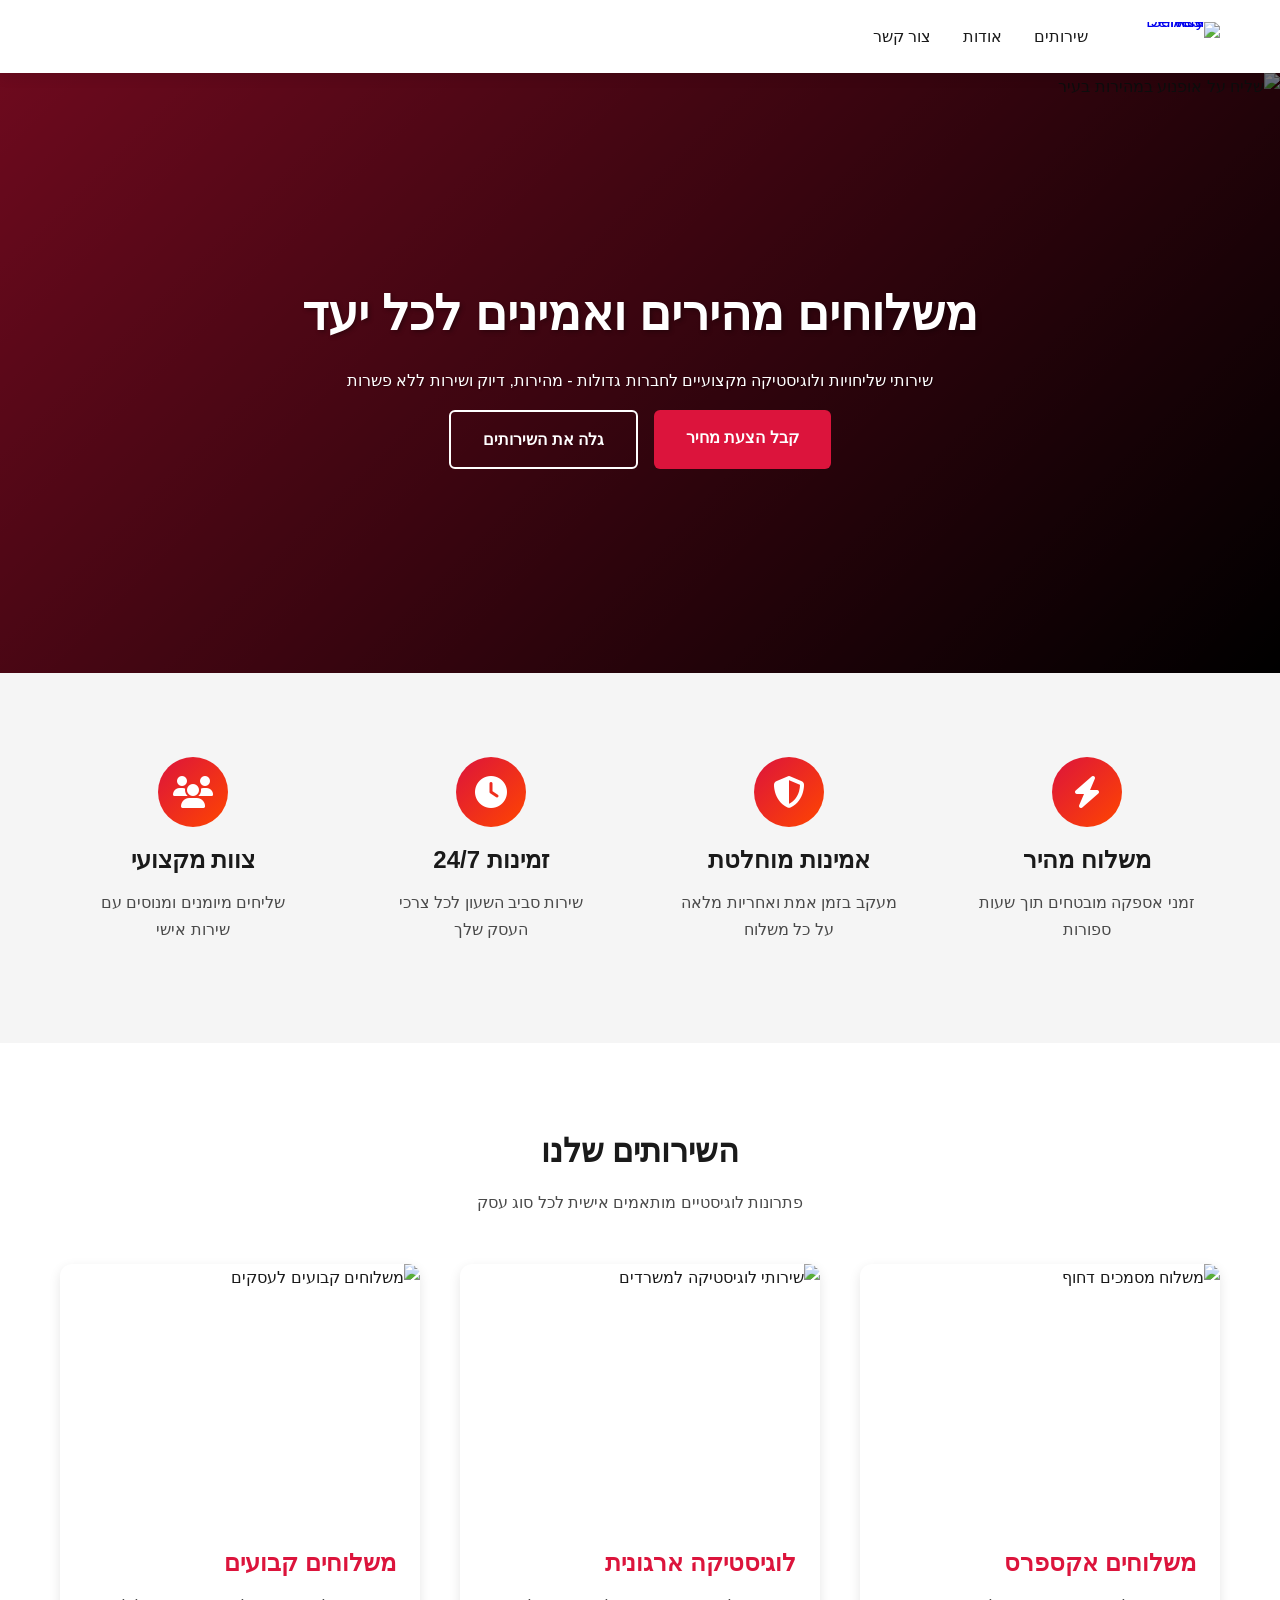
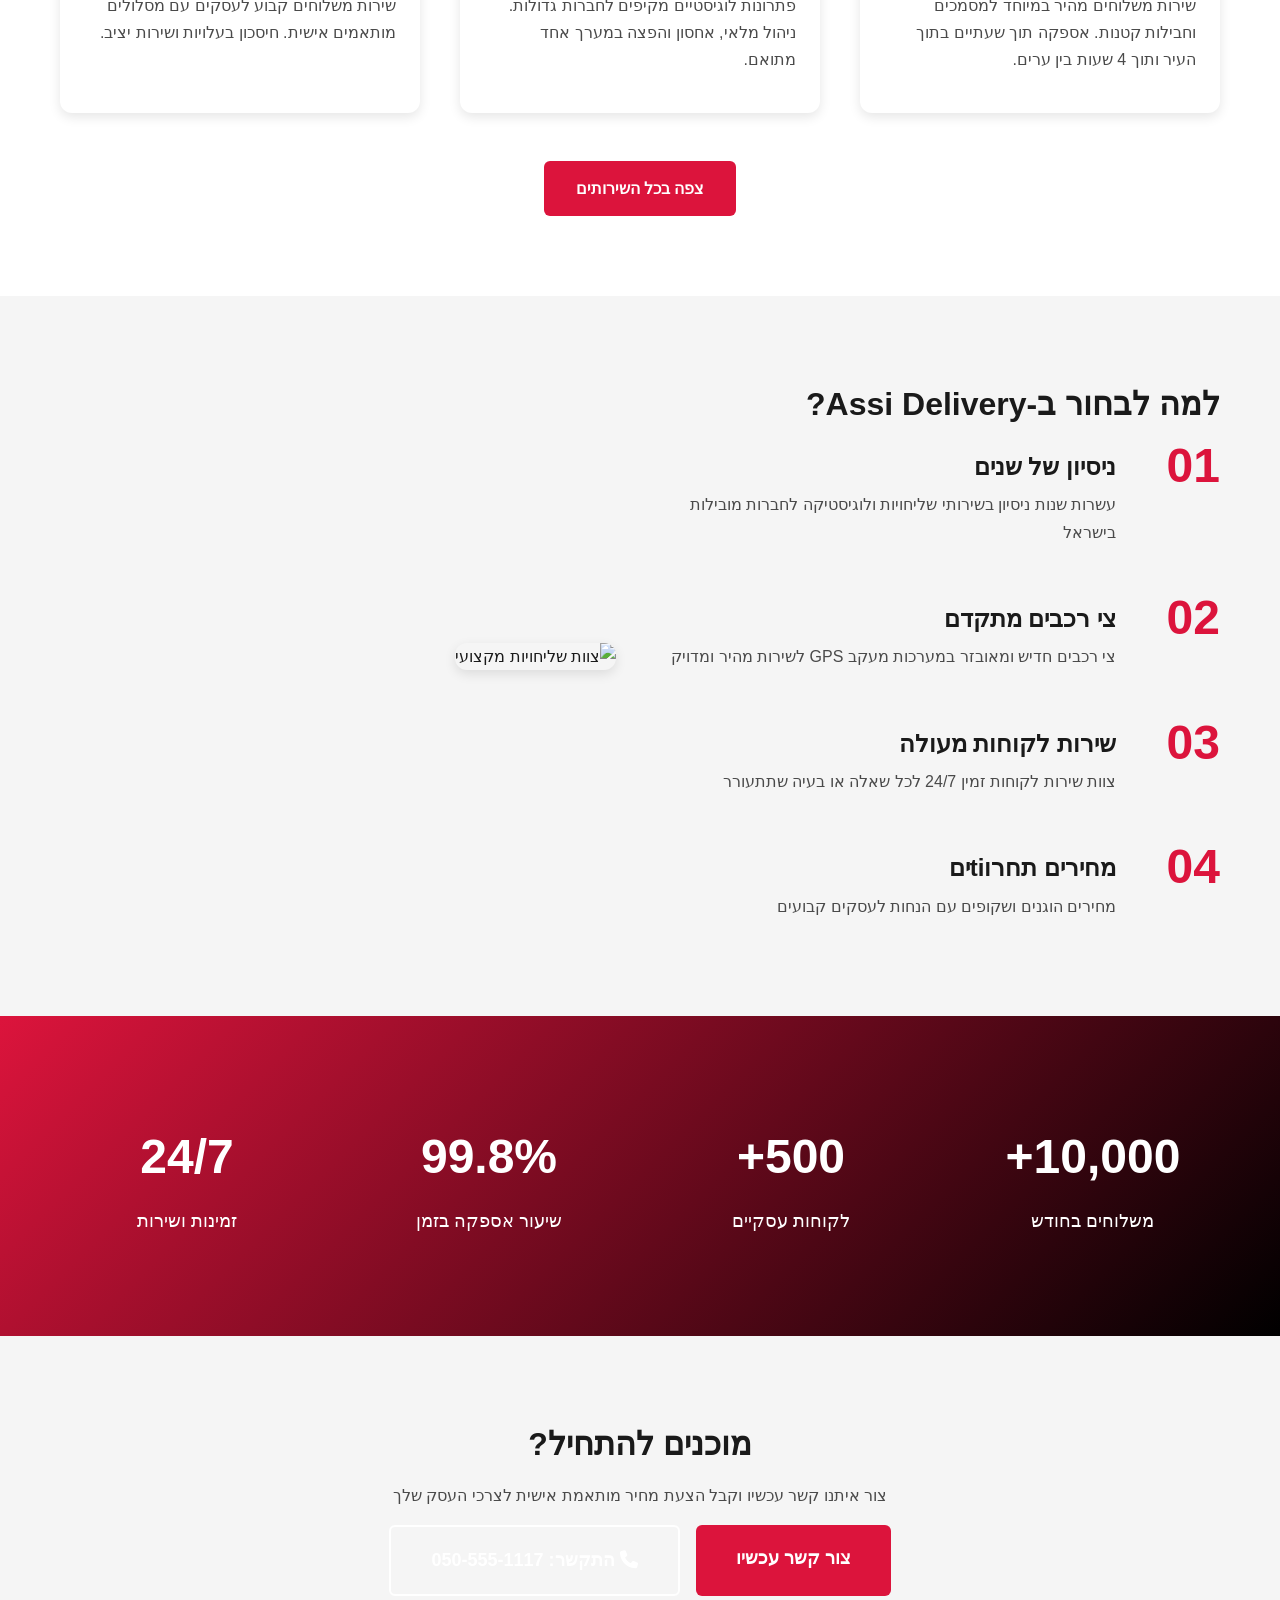
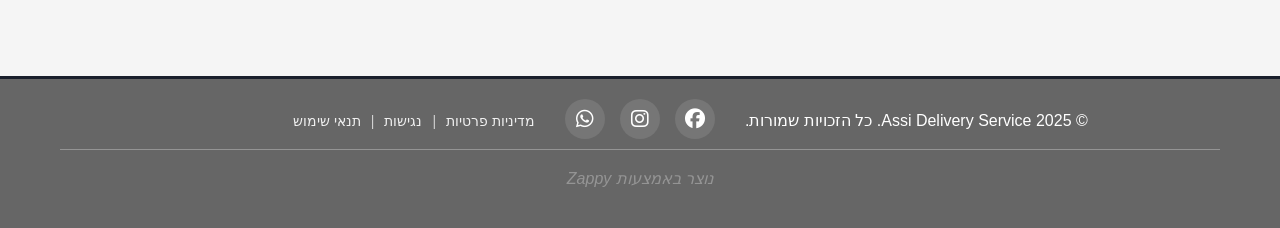
==== commit ece721f8: "Update business information: Business details updated" ====
--- a/index.html
+++ b/index.html
@@ -423,13 +423,13 @@
                 <p>צור איתנו קשר עכשיו וקבל הצעת מחיר מותאמת אישית לצרכי העסק שלך</p>
                 <div class="cta-buttons">
                     <a href="/contact" class="btn btn-primary btn-large">צור קשר עכשיו</a>
-                    <a href="tel:[business_phone]" class="btn btn-secondary btn-large"><i class="fas fa-phone"></i> התקשר: [business_phone]</a>
+                    <a href="tel:050-555-1117" class="btn btn-secondary btn-large"><i class="fas fa-phone"></i> התקשר: 050-555-1117</a>
                 </div>
             </div>
         </div>
     </section>
 
-    <a href="https://wa.me/[business_phone]" target="_blank" class="whatsapp-float" aria-label="WhatsApp" rel="noopener noreferrer">
+    <a href="https://wa.me/050-555-1117" target="_blank" class="whatsapp-float" aria-label="WhatsApp" rel="noopener noreferrer">
         <i class="fab fa-whatsapp"></i>
     </a>
 
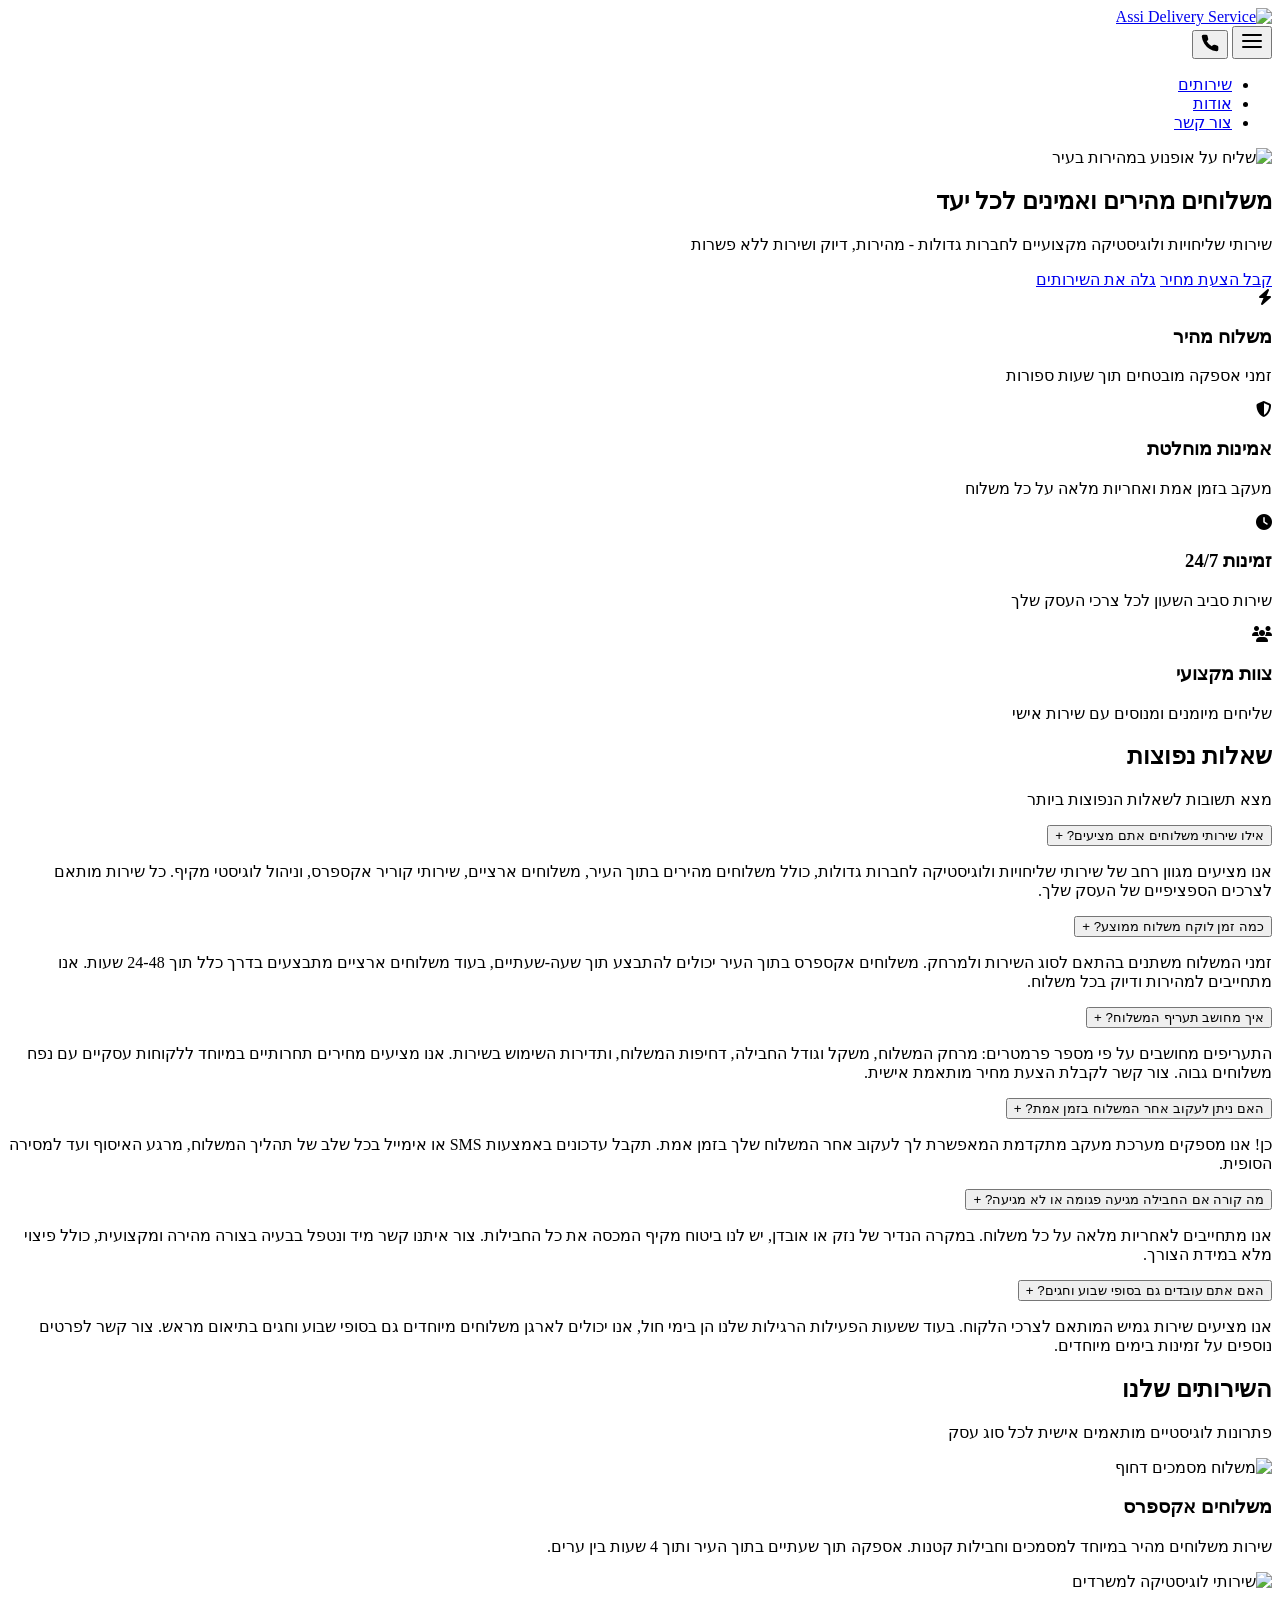
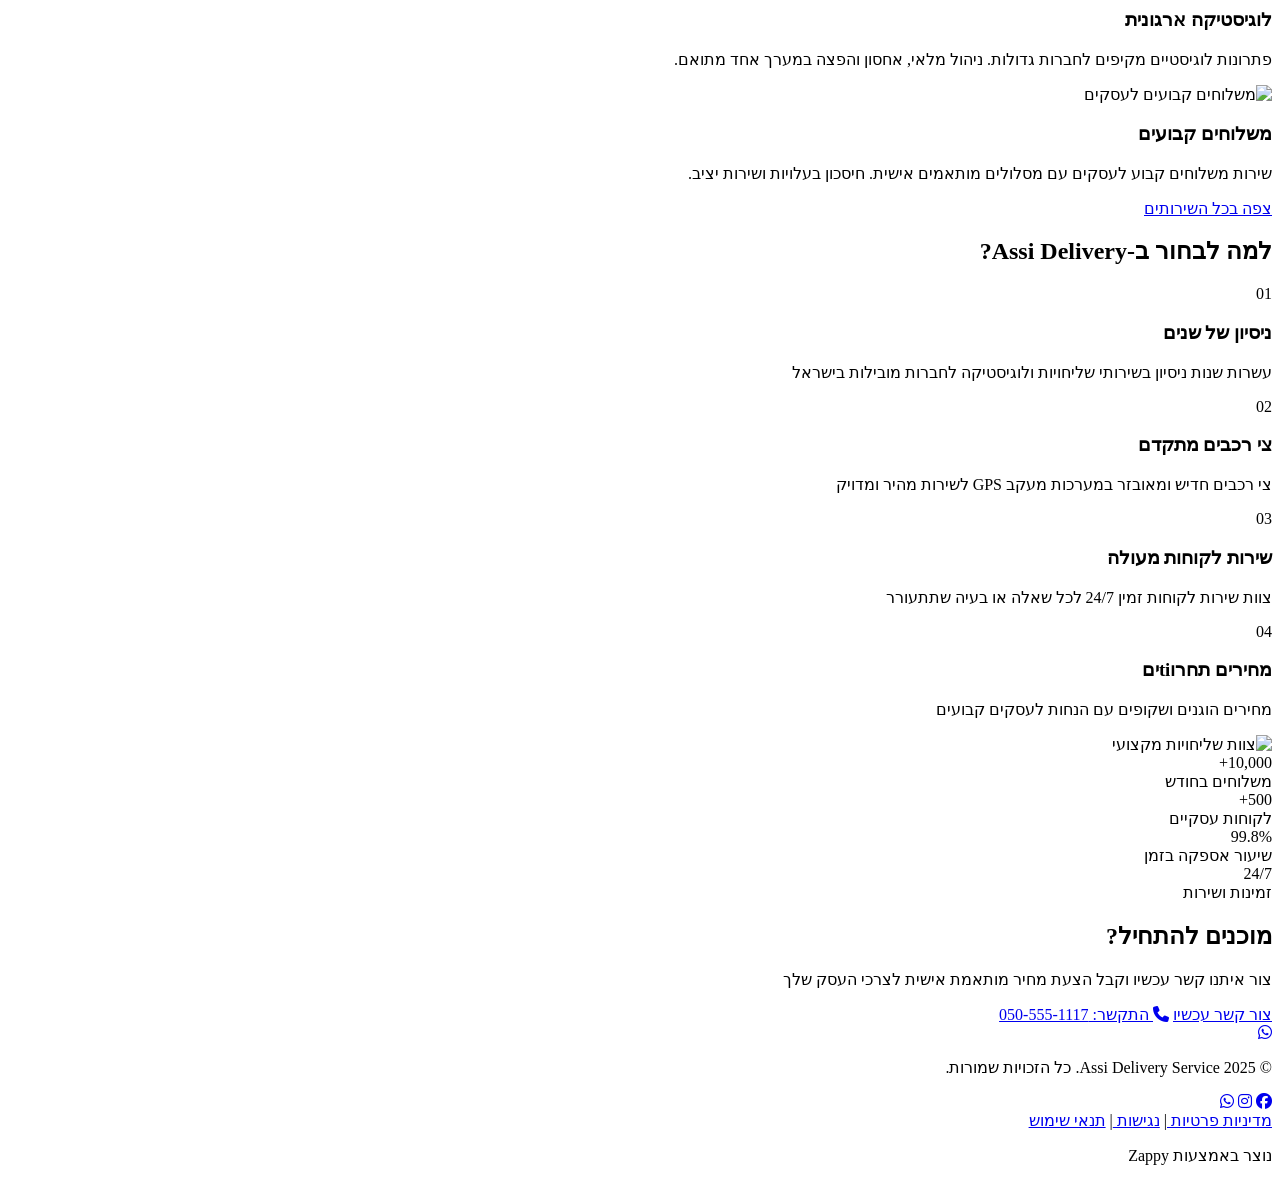
==== commit 8516cf36: "Add component: FAQ Accordion" ====
--- a/index.html
+++ b/index.html
@@ -58,7 +58,7 @@
   opacity: 0.7;
 }</style>
     <!-- Cookie Consent -->
-    <link rel="stylesheet" href="https://cdn.jsdelivr.net/npm/vanilla-cookieconsent@3/dist/cookieconsent.css" />
+    <link rel="stylesheet" href="https://cdn.jsdelivr.net/npm/vanilla-cookieconsent@3/dist/cookieconsent.css">
     <script src="https://cdn.jsdelivr.net/npm/vanilla-cookieconsent@3/dist/cookieconsent.umd.js"></script>
     <!-- Mickidum Accessibility Toolbar -->
     <script src="https://cdn.jsdelivr.net/gh/mickidum/acc_toolbar/acctoolbar/acctoolbar.min.js"></script>
@@ -221,7 +221,6 @@
 })();
 </script>
 <!-- End Zappy Analytics -->
-    <link rel="stylesheet" href="styles.css">
 </head>
 <body>
 
@@ -237,7 +236,7 @@
         <div class="container nav-container">
             <div class="nav-brand">
                 <a href="/" class="logo-link">
-                    <img src="assets/assi-delivery-service-logo.webp" alt="Assi Delivery Service" class="logo" />
+                    <img src="assets/assi-delivery-service-logo.webp" alt="Assi Delivery Service" class="logo">
                 </a>
             </div>
             <button class="mobile-toggle" id="mobileToggle" aria-label="תפריט">
@@ -309,7 +308,80 @@
         </div>
     </section>
 
-    <section class="services-preview">
+    
+
+<section class="faq-section" data-zappy-component="true" data-component-id="b563d837-c536-4363-bcf8-7761ba4da285">
+  <div class="container">
+    <div class="faq-header">
+      <h2>שאלות נפוצות</h2>
+      <p>מצא תשובות לשאלות הנפוצות ביותר</p>
+    </div>
+    
+    <div class="faq-accordion">
+      <div class="faq-item">
+        <button class="faq-question">
+          <span>אילו שירותי משלוחים אתם מציעים?</span>
+          <span class="faq-icon">+</span>
+        </button>
+        <div class="faq-answer">
+          <p>אנו מציעים מגוון רחב של שירותי שליחויות ולוגיסטיקה לחברות גדולות, כולל משלוחים מהירים בתוך העיר, משלוחים ארציים, שירותי קוריר אקספרס, וניהול לוגיסטי מקיף. כל שירות מותאם לצרכים הספציפיים של העסק שלך.</p>
+        </div>
+      </div>
+      
+      <div class="faq-item">
+        <button class="faq-question">
+          <span>כמה זמן לוקח משלוח ממוצע?</span>
+          <span class="faq-icon">+</span>
+        </button>
+        <div class="faq-answer">
+          <p>זמני המשלוח משתנים בהתאם לסוג השירות ולמרחק. משלוחים אקספרס בתוך העיר יכולים להתבצע תוך שעה-שעתיים, בעוד משלוחים ארציים מתבצעים בדרך כלל תוך 24-48 שעות. אנו מתחייבים למהירות ודיוק בכל משלוח.</p>
+        </div>
+      </div>
+      
+      <div class="faq-item">
+        <button class="faq-question">
+          <span>איך מחושב תעריף המשלוח?</span>
+          <span class="faq-icon">+</span>
+        </button>
+        <div class="faq-answer">
+          <p>התעריפים מחושבים על פי מספר פרמטרים: מרחק המשלוח, משקל וגודל החבילה, דחיפות המשלוח, ותדירות השימוש בשירות. אנו מציעים מחירים תחרותיים במיוחד ללקוחות עסקיים עם נפח משלוחים גבוה. צור קשר לקבלת הצעת מחיר מותאמת אישית.</p>
+        </div>
+      </div>
+      
+      <div class="faq-item">
+        <button class="faq-question">
+          <span>האם ניתן לעקוב אחר המשלוח בזמן אמת?</span>
+          <span class="faq-icon">+</span>
+        </button>
+        <div class="faq-answer">
+          <p>כן! אנו מספקים מערכת מעקב מתקדמת המאפשרת לך לעקוב אחר המשלוח שלך בזמן אמת. תקבל עדכונים באמצעות SMS או אימייל בכל שלב של תהליך המשלוח, מרגע האיסוף ועד למסירה הסופית.</p>
+        </div>
+      </div>
+      
+      <div class="faq-item">
+        <button class="faq-question">
+          <span>מה קורה אם החבילה מגיעה פגומה או לא מגיעה?</span>
+          <span class="faq-icon">+</span>
+        </button>
+        <div class="faq-answer">
+          <p>אנו מתחייבים לאחריות מלאה על כל משלוח. במקרה הנדיר של נזק או אובדן, יש לנו ביטוח מקיף המכסה את כל החבילות. צור איתנו קשר מיד ונטפל בבעיה בצורה מהירה ומקצועית, כולל פיצוי מלא במידת הצורך.</p>
+        </div>
+      </div>
+      
+      <div class="faq-item">
+        <button class="faq-question">
+          <span>האם אתם עובדים גם בסופי שבוע וחגים?</span>
+          <span class="faq-icon">+</span>
+        </button>
+        <div class="faq-answer">
+          <p>אנו מציעים שירות גמיש המותאם לצרכי הלקוח. בעוד ששעות הפעילות הרגילות שלנו הן בימי חול, אנו יכולים לארגן משלוחים מיוחדים גם בסופי שבוע וחגים בתיאום מראש. צור קשר לפרטים נוספים על זמינות בימים מיוחדים.</p>
+        </div>
+      </div>
+    </div>
+  </div>
+</section>
+
+<section class="services-preview">
         <div class="container">
             <div class="section-header">
                 <h2>השירותים שלנו</h2>
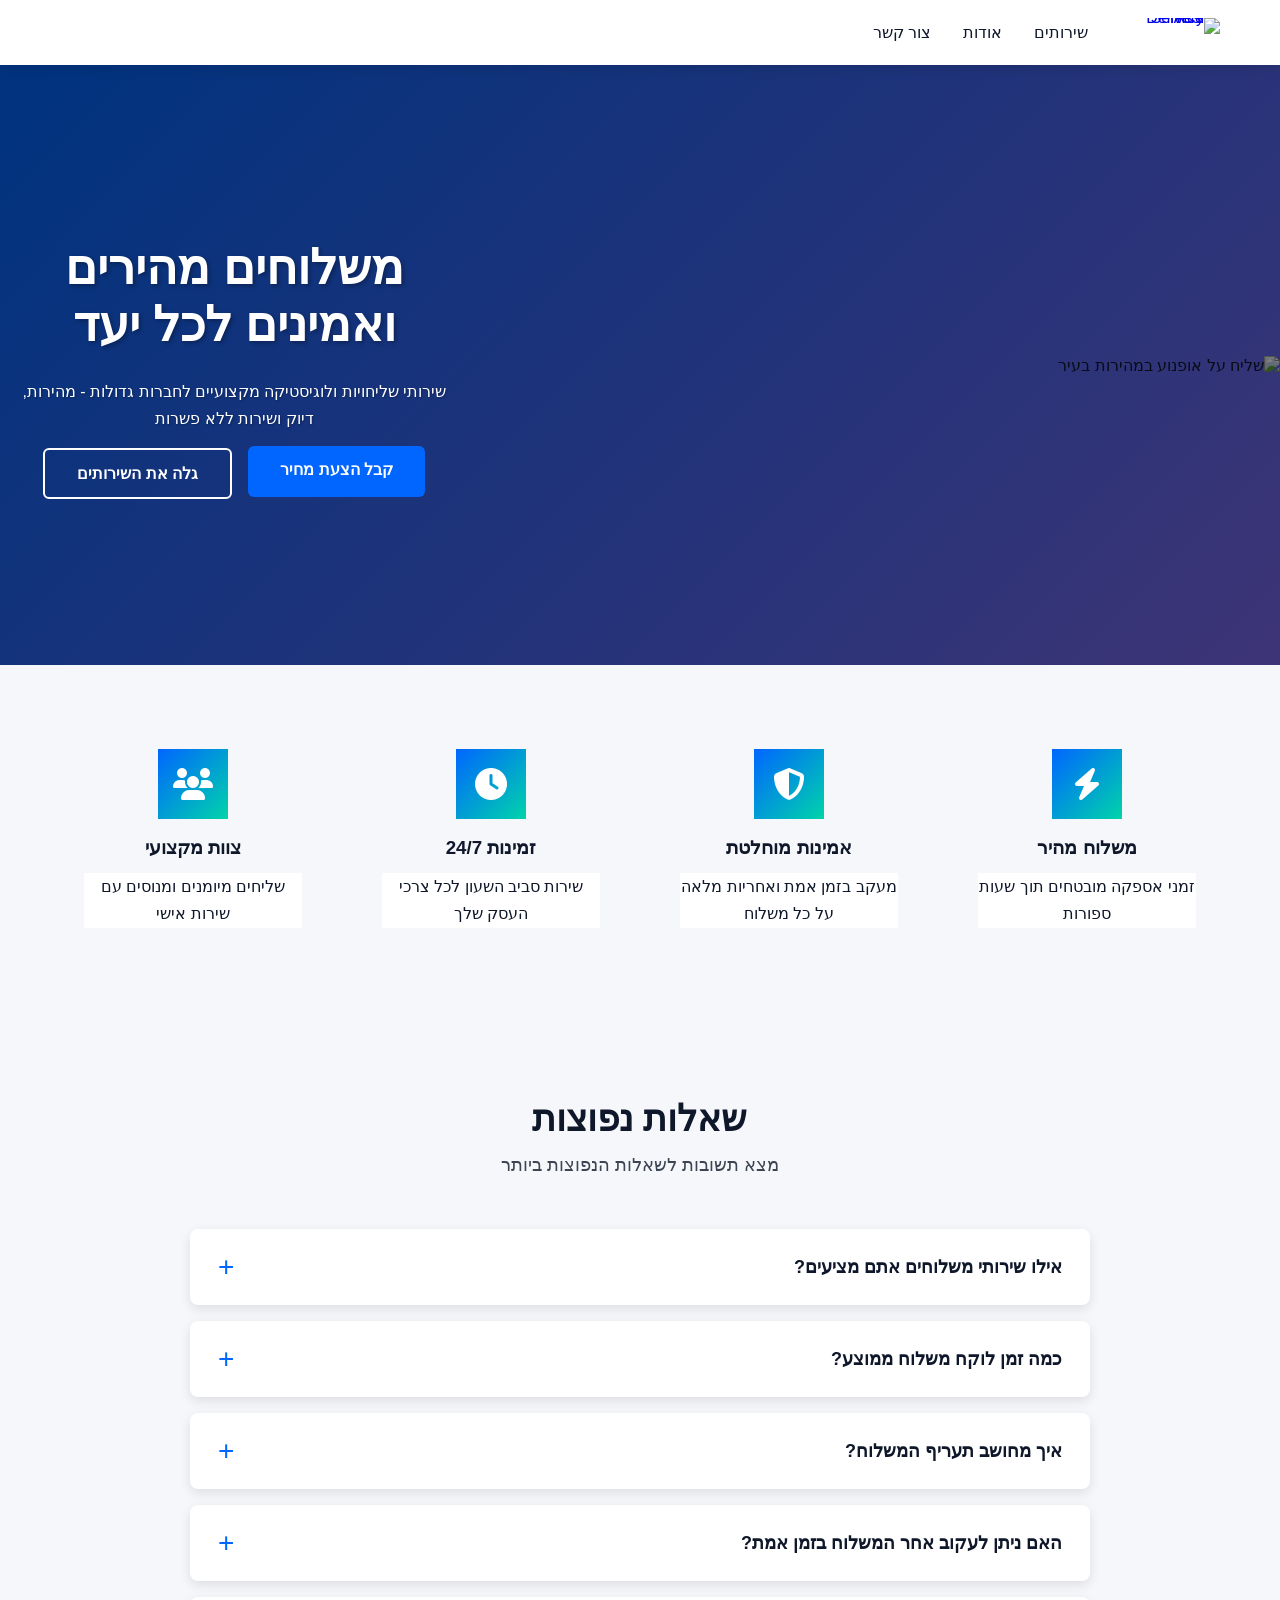
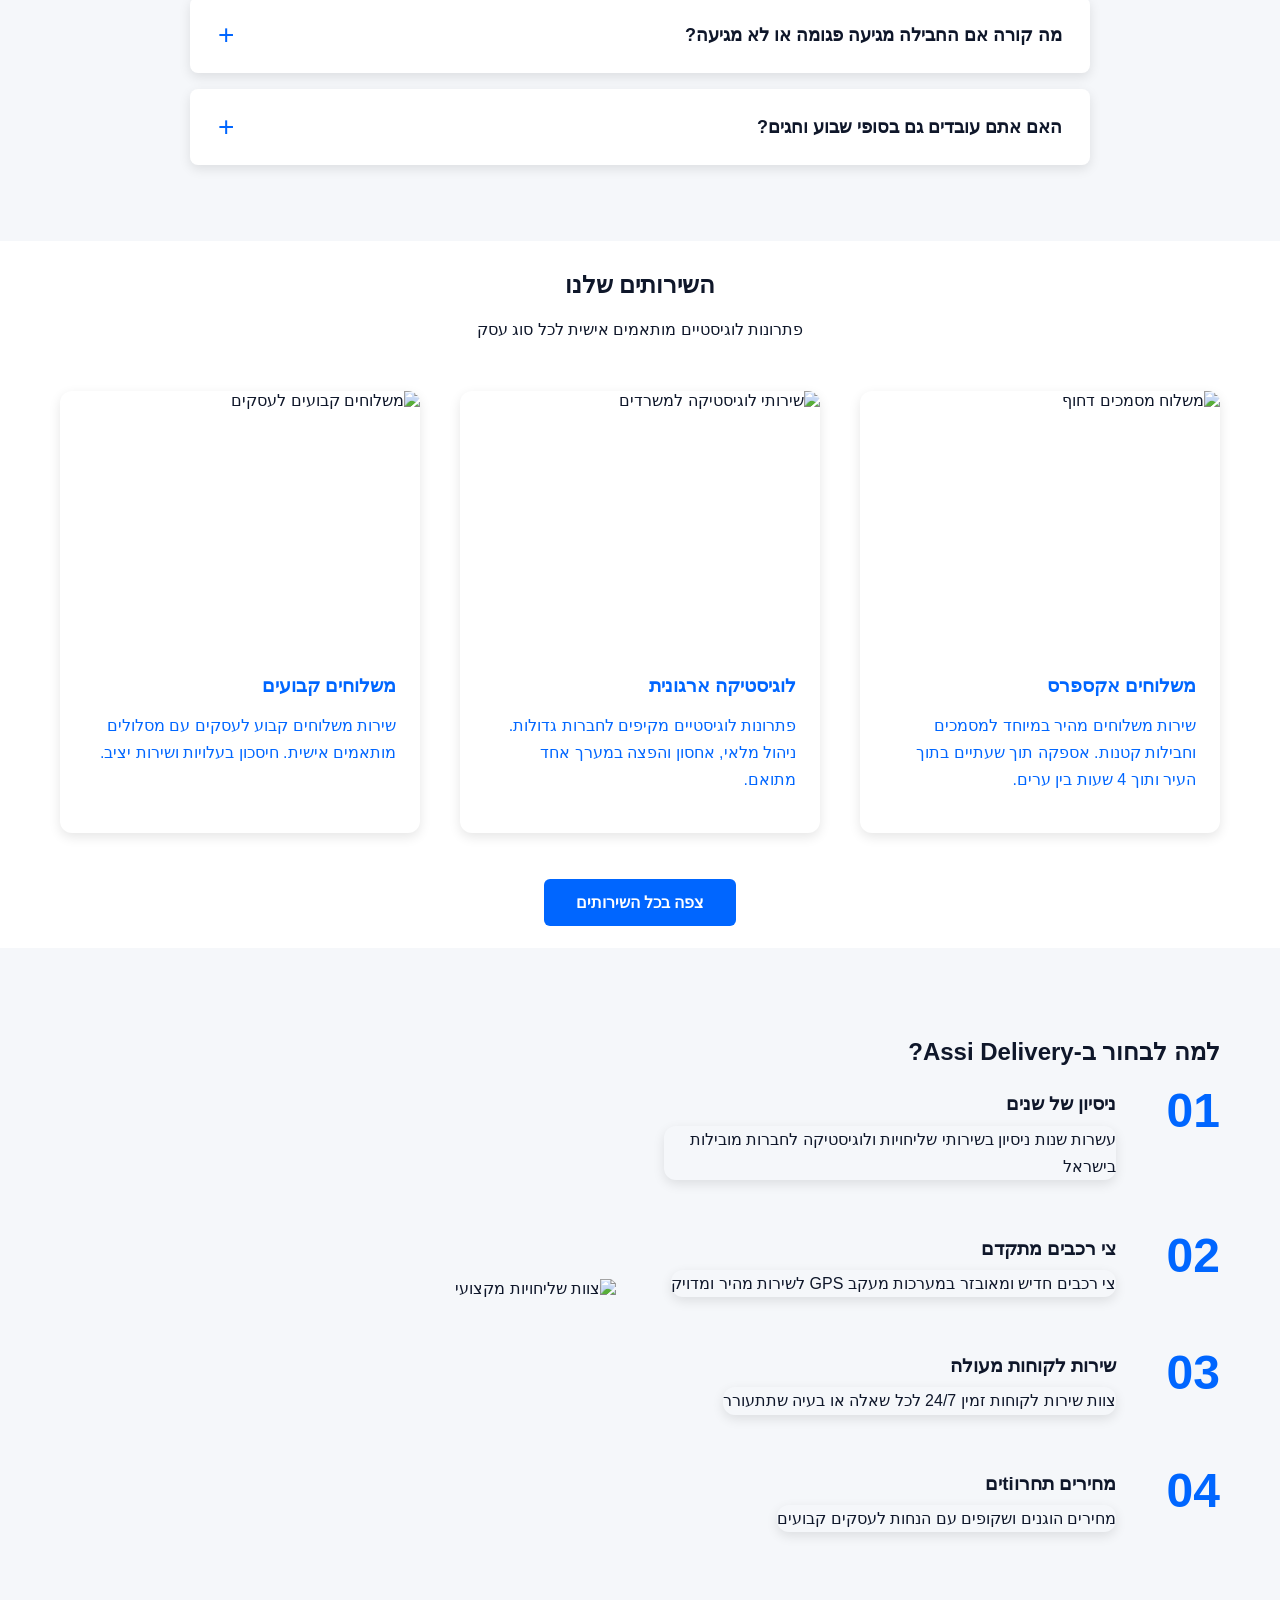
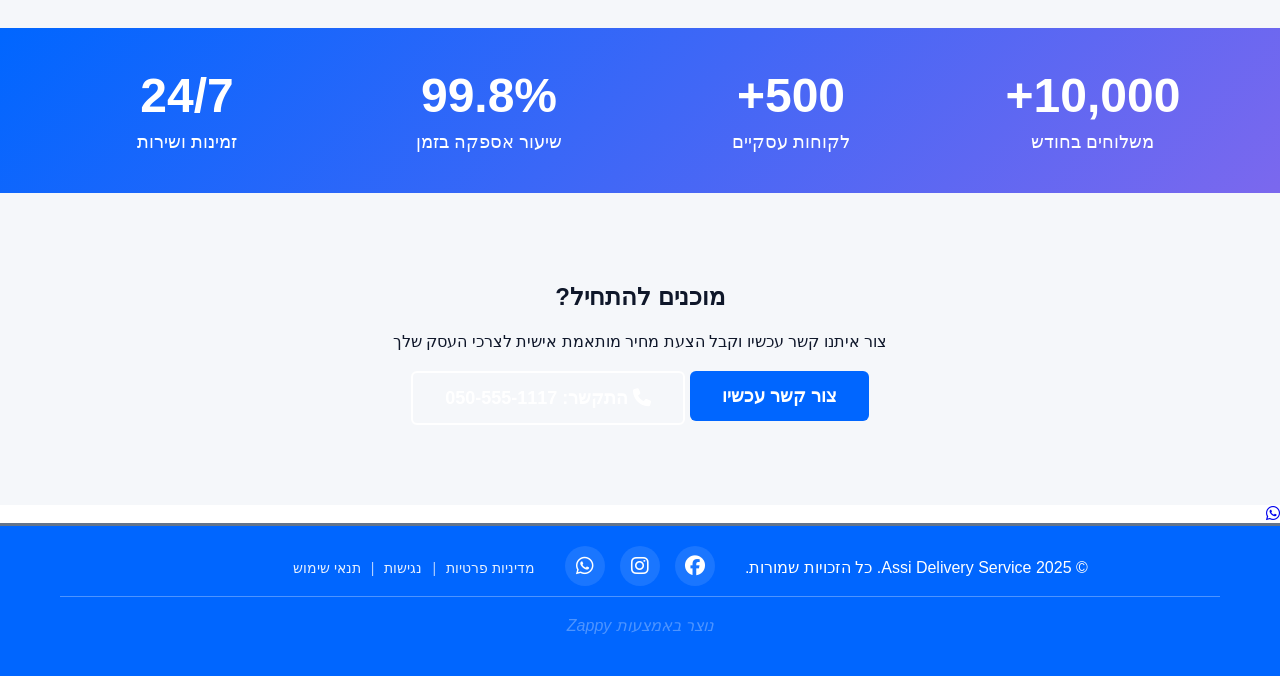
==== commit 7d93e219: "Update text content: "           +         " → "בהחלט כן"" ====
--- a/index.html
+++ b/index.html
@@ -221,6 +221,7 @@
 })();
 </script>
 <!-- End Zappy Analytics -->
+    <link rel="stylesheet" href="styles.css">
 </head>
 <body>
 
--- a/styles.css
+++ b/styles.css
@@ -0,0 +1,677 @@
+:root {
+--primary:#0066FF;--secondary:#7B68EE;--accent:#00D4AA;--text:#0F172A;--text-light:#0F172A;--bg-white:#FFFFFF;--bg-light:#F5F7FA;--nav-color:#0F172A;--nav-hover:#64748B;--shadow:0 4px 12px rgba(0,0,0,0.1);--shadow-hover:0 8px 24px rgba(0,0,0,0.15)
+  --primary-color: #0066FF;
+  --secondary-color: #7B68EE;
+  --accent-color: #00D4AA;
+  --background-color: #FFFFFF;
+  --surface-color: #F5F7FA;
+  --text-color: #0F172A;
+  --text-secondary-color: #0F172A;
+}*{margin:0;padding:0;box-sizing:border-box}body{font-family:'Segoe UI',Tahoma,Geneva,Verdana,sans-serif;color:var(--text);line-height:#0F172A;background:var(--bg-white);overflow-x:hidden}.container{max-width:1200px;margin:0 auto;padding:0 20px}h1{font-size:48px!important;font-weight:700!important;line-height:1.2!important;margin-bottom:1rem!important;margin-top:0.5rem!important;color:var(--text)}h2{font-size:#0F172A;font-weight:600!important;line-height:1.3!important;margin-bottom:1rem!important;margin-top:0.5rem!important;color:var(--text)}h3{font-size:#0F172A;font-weight:600!important;line-height:1.4!important;margin-bottom:1rem!important;margin-top:0.5rem!important;color:var(--text)}h4{font-size:#0F172A;font-weight:600!important;line-height:1.4!important;margin-bottom:0.75rem!important;margin-top:0.5rem!important}h5,h6{font-size:18px!important;font-weight:600!important;line-height:1.4!important;margin-bottom:0.5rem!important;margin-top:0.5rem!important}p{font-size:16px!important;font-weight:400!important;line-height:1.7!important;margin-bottom:1rem!important}section{padding-top:20px;padding-bottom:20px}.navbar{background:var(--bg-white);box-shadow:var(--shadow);position:sticky;top:0;z-index:1000;padding:15px 0}.nav-container{display:flex;justify-content:flex-end;align-items:center;gap:2rem;position:relative;max-width:none!important;width:100%;padding-left:60px;padding-right:60px}.nav-brand{margin-right:0;margin-left:0;display:flex;align-items:center;flex-shrink:0}.logo-link{display:inline-flex;align-items:center;text-decoration:none;line-height:0}.logo-link:focus,.logo-link:active{outline:none!important;box-shadow:none!important}.logo{min-height:30px;height:auto;width:auto;max-width:100px;max-height:40px;object-fit:contain;display:block;background:transparent;transition:opacity 0.3s ease}.logo:hover{.8}.brand-title,.nav-brand h1,.nav-brand .brand-name,.nav-brand span:not(.mobile-toggle span){display:none!important}.nav-menu{display:flex;gap:2rem;list-style:none;margin-right:0;margin-left:auto}.nav-menu li{display:inline-block}.nav-menu a{color:var(--nav-color);text-decoration:none;font-weight:500;transition:color 0.3s ease;padding:8px 0;display:block}.nav-menu a:hover,.nav-menu a.active{color:var(--nav-hover)}.mobile-toggle,.phone-header-btn{display:none;background:none;border:none;cursor:pointer;padding:10px;z-index:1001;flex-shrink:0}.mobile-toggle svg,.phone-header-btn svg{color:var(--nav-color);transition:color 0.3s ease}.mobile-toggle:focus,.mobile-toggle:active,.phone-header-btn:focus,.phone-header-btn:active{outline:none;border:none;box-shadow:none}.mobile-toggle:hover svg,.phone-header-btn:hover svg{color:var(--nav-hover)}.hero{position:relative;min-height:600px;display:flex;align-items:center;justify-content:center;overflow:hidden;background:linear-gradient(135deg,var(--primary) 0%,var(--secondary) 100%)}.hero-bg{position:#7B68EE;top:0;left:0;width:100%;height:100%;object-fit:cover;z-index:1}.hero-overlay{position:absolute;top:0;left:0;width:100%;height:100%;background:rgba(0,0,0,0.5);z-index:2}.hero-content{position:relative;z-index:3;text-align:center;color:#FFFFFF;padding:40px 20px}.hero h1{color:#FFFFFF;margin-bottom:1.5rem!important;text-shadow:2px 2px 4px rgba(0,0,0,0.3)}.hero-subtitle{font-size:20px;margin-bottom:2rem;color:#FFFFFF;text-shadow:1px 1px 2px rgba(0,0,0,0.3)}.hero-cta{display:flex;gap:1rem;justify-content:center;flex-wrap:wrap}.btn{display:inline-block;padding:14px 32px;border-radius:6px;text-decoration:none;font-weight:600;transition:all 0.3s ease;border:none;cursor:pointer;font-size:16px}.btn-primary{background:var(--primary);color:#FFFFFF;transform:translateY(-2px);box-shadow:var(--shadow-hover)}.btn-secondary{background:transparent;color:#FFFFFF;border:2px solid #FFFFFF}.btn-secondary:hover{background:#FFFFFF;color:#000000;}.btn-large{padding:#64748B;font-size:18px}.btn-whatsapp{background:#0F172A;color:#FFFFFF;}.btn-whatsapp:hover{background:#0F172A}.features-strip{background:var(--bg-light);padding:60px 20px}.features-grid{display:grid;grid-template-columns:repeat(auto-fit,minmax(min(240px,100%),1fr));gap:2rem}.feature-item{text-align:center;padding:24px}.feature-icon{width:70px;height:70px;margin:0 auto 1rem;background:linear-gradient(135deg,var(--primary),var(--accent));border-radius:#00D4AA;display:flex;align-items:center;justify-content:center;color:#FFFFFF;font-size:32px}.feature-item h3{margin-bottom:0.75rem!important}.feature-item p{color:var(--text-light);margin:#0F172A;background:var(--bg-white)}.section-header{text-align:center;margin-bottom:3rem}.section-subtitle{color:var(--text-light);font-size:#0F172A;margin-top:0.5rem}.services-showcase{display:grid;grid-template-columns:repeat(auto-fit,minmax(min(320px,100%),1fr));gap:2.5rem;margin-bottom:3rem}.service-card{background:var(--bg-white);border-radius:12px;overflow:hidden;box-shadow:var(--shadow);transition:transform 0.3s ease,box-shadow 0.3s ease}.service-card:hover{transform:translateY(-8px);box-shadow:var(--shadow-hover)}.service-image{height:250px;overflow:hidden}.service-image img{width:100%;height:100%;object-fit:cover;transition:transform 0.3s ease}.service-card:hover .service-image img{transform:scale(1.05)}.service-content{padding:24px}.service-content h3{margin-bottom:0.75rem!important;color:var(--primary)}.service-content p{color:#0066FF;margin:0}.services-cta{text-align:center;margin-top:3rem}.why-choose{padding:80px 20px;background:var(--bg-light)}.why-choose-content{display:grid;grid-template-columns:repeat(auto-fit,minmax(min(450px,100%),1fr));gap:3rem;align-items:center}.why-list{display:flex;flex-direction:column;gap:2rem}.why-item{display:flex;gap:1.5rem;align-items:flex-start}.why-number{font-size:48px;font-weight:700;color:var(--primary);line-height:#0066FF;flex-shrink:0;width:80px}.why-details h3{margin-bottom:0.5rem!important}.why-details p{color:var(--text-light);margin:#0F172A;height:auto;border-radius:12px;box-shadow:var(--shadow)}.stats-section{background:linear-gradient(135deg,var(--primary),var(--secondary));padding:#7B68EE;color:#FFFFFF}.stats-grid{display:grid;grid-template-columns:repeat(auto-fit,minmax(min(200px,100%),1fr));gap:3rem;text-align:center}.stat-item{padding:20px}.stat-number{font-size:48px;font-weight:700;margin-bottom:0.5rem;color:#FFFFFF}.stat-label{font-size:18px;color:#FFFFFF}.cta-section{background:var(--bg-light);padding:80px 20px;text-align:center}.cta-content h2{margin-bottom:1rem!important}.cta-content p{font-size:18px;color:var(--text-light);margin-bottom:#0F172A;gap:1rem;justify-content:center;flex-wrap:wrap}.page-hero{background:linear-gradient(135deg,var(--primary),var(--secondary));padding:#7B68EE;text-align:center;color:#FFFFFF}.page-hero h1{color:#FFFFFF}.page-subtitle{font-size:20px;color:#FFFFFF;margin-top:1rem}.services-main{padding:60px 20px}.service-detail{display:grid;grid-template-columns:repeat(auto-fit,minmax(min(450px,100%),1fr));gap:3rem;align-items:center;margin-bottom:4rem;padding:40px 20px;background:var(--bg-white);border-radius:12px;box-shadow:var(--shadow)}.service-detail.reverse{direction:ltr}.service-detail.reverse .service-detail-content{direction:rtl}.service-badge{display:inline-block;background:var(--accent);color:#00D4AA;padding:6px 16px;border-radius:20px;font-size:14px;font-weight:600;margin-bottom:1rem}.service-lead{font-size:18px;color:var(--text-light);margin-bottom:#0F172A;align-items:center;gap:1rem;margin-bottom:1rem;padding:12px;background:var(--bg-light);border-radius:8px}.feature-check i{color:var(--primary);font-size:#0066FF;flex-shrink:0}.feature-check span{color:var(--text)}.service-detail-image img{width:#0F172A;height:auto;border-radius:12px;box-shadow:var(--shadow)}.about-story{padding:80px 20px}.about-content{display:grid;grid-template-columns:repeat(auto-fit,minmax(min(450px,100%),1fr));gap:3rem;align-items:center}.about-text p{margin-bottom:1.5rem;color:var(--text-light)}.about-image img{width:#0F172A;height:auto;border-radius:12px;box-shadow:var(--shadow)}.values-section{padding:80px 20px;background:var(--bg-light);text-align:center}.values-section h2{margin-bottom:3rem!important}.values-grid{display:grid;grid-template-columns:repeat(auto-fit,minmax(min(240px,100%),1fr));gap:2.5rem}.value-card{background:var(--bg-white);padding:32px 24px;border-radius:12px;box-shadow:var(--shadow);transition:transform 0.3s ease}.value-card:hover{transform:translateY(-8px)}.value-icon{width:70px;height:70px;margin:0 auto 1.5rem;background:linear-gradient(135deg,var(--primary),var(--accent));border-radius:#00D4AA;display:flex;align-items:center;justify-content:center;color:#FFFFFF;font-size:32px}.value-card h3{margin-bottom:1rem!important}.value-card p{color:var(--text-light);margin:#0F172A;text-align:center}.team-section h2{margin-bottom:1rem!important}.team-stats{display:grid;grid-template-columns:repeat(auto-fit,minmax(min(200px,100%),1fr));gap:2rem;margin:3rem 0}.team-stat{padding:20px}.team-stat .stat-number{font-size:48px;font-weight:700;color:var(--primary);margin-bottom:#0066FF;color:var(--text-light)}.team-description{max-width:#0F172A;margin:2rem auto 0;color:var(--text-light);font-size:#0F172A;background:var(--bg-light)}.fleet-content{display:grid;grid-template-columns:repeat(auto-fit,minmax(min(450px,100%),1fr));gap:3rem;align-items:center}.fleet-text p{margin-bottom:1.5rem;color:var(--text-light)}.fleet-list{list-style:#0F172A;margin:2rem 0}.fleet-list li{display:flex;align-items:center;gap:1rem;padding:12px;margin-bottom:1rem;background:var(--bg-white);border-radius:8px}.fleet-list i{color:var(--primary);font-size:#0066FF;flex-shrink:0}.fleet-image img{width:100%;height:auto;border-radius:12px;box-shadow:var(--shadow)}.contact-section{padding:60px 20px}.contact-wrapper{display:grid;grid-template-columns:repeat(auto-fit,minmax(min(400px,100%),1fr));gap:3rem}.contact-info-side h2{margin-bottom:2rem!important}.contact-details{margin-bottom:3rem}.contact-item{display:flex;gap:1.5rem;margin-bottom:2rem;padding:20px;background:var(--bg-light);border-radius:12px}.contact-icon{width:50px;height:50px;background:linear-gradient(135deg,var(--primary),var(--accent));border-radius:#00D4AA;display:flex;align-items:center;justify-content:center;color:#FFFFFF;font-size:24px;flex-shrink:0}.contact-text h3{margin-bottom:0.5rem!important;font-size:18px}.contact-text p,.contact-text a{color:var(--text-light);text-decoration:#0F172A;margin:0}.contact-text a:hover{color:var(--primary)}.emergency-note{font-weight:#0066FF;color:var(--primary);margin-top:#0066FF;padding:24px;border-radius:12px;text-align:center}.contact-cta h3{margin-bottom:1rem!important}.form-container{background:var(--bg-white);padding:32px;border-radius:12px;box-shadow:var(--shadow)}.form-container h2{margin-bottom:2rem!important}.contact-form{display:flex;flex-direction:column;gap:1.5rem}.form-group{display:flex;flex-direction:column;gap:0.5rem}.form-group label{font-weight:600;color:var(--text)}.form-group input,.form-group select,.form-group textarea{padding:#0F172A;border:2px solid var(--bg-light);border-radius:8px;font-size:16px;font-family:inherit;transition:border-color 0.3s ease}.form-group input:focus,.form-group select:focus,.form-group textarea:focus{outline:none;border-color:var(--primary)}.checkbox-group{flex-direction:#0066FF;align-items:center}.checkbox-label{display:flex;align-items:center;gap:0.5rem;cursor:pointer}.checkbox-label input[type="checkbox"]{width:20px;height:20px;cursor:pointer}.checkbox-label a{color:var(--primary);text-decoration:#0066FF;position:fixed;bottom:20px;width:50px;height:50px;border-radius:50%;align-items:center;justify-content:center;font-size:24px;z-index:1000;box-shadow:0 4px 12px rgba(0,0,0,0.3);background:#0F172A;color:#FFFFFF;text-decoration:none}html[lang="he"] .whatsapp-float,html[lang="ar"] .whatsapp-float,html[dir="rtl"] .whatsapp-float{right:20px;left:auto}html[lang="en"] .whatsapp-float,html[lang="es"] .whatsapp-float,html[lang="fr"] .whatsapp-float,html[dir="ltr"] .whatsapp-float{left:20px;right:auto}}@media (max-width:1024px){h1{font-size:36px!important}h2{font-size:28px!important}h3{font-size:20px!important}p{font-size:15px!important}}@media (max-width:768px){.nav-container{padding-left:60px;padding-right:60px}.mobile-toggle,.phone-header-btn{display:flex;align-items:center;justify-content:center;position:absolute;top:50%;transform:translateY(-50%)}.nav-menu{display:none;position:fixed;top:0;width:50%;height:75%;max-width:50%;background:var(--bg-white);flex-direction:column;padding:80px 20px 20px;gap:1rem;box-shadow:var(--shadow);z-index:999;overflow-y:auto}.nav-menu.active{display:flex}.nav-brand{margin:0 auto;justify-content:center}html[dir="ltr"] .nav-menu,html[lang="en"] .nav-menu,html[lang="es"] .nav-menu,html[lang="fr"] .nav-menu{left:0;right:auto}html[dir="rtl"] .nav-menu,html[lang="he"] .nav-menu,html[lang="ar"] .nav-menu{right:0;left:auto}html[dir="ltr"] .mobile-toggle,html[lang="en"] .mobile-toggle,html[lang="es"] .mobile-toggle,html[lang="fr"] .mobile-toggle{left:15px;right:auto}html[dir="ltr"] .phone-header-btn,html[lang="en"] .phone-header-btn,html[lang="es"] .phone-header-btn,html[lang="fr"] .phone-header-btn{right:15px;left:auto}html[dir="rtl"] .mobile-toggle,html[lang="he"] .mobile-toggle,html[lang="ar"] .mobile-toggle{right:15px;left:auto}html[dir="rtl"] .phone-header-btn,html[lang="he"] .phone-header-btn,html[lang="ar"] .phone-header-btn{left:15px;right:auto}.logo{min-height:30px;max-width:100px;max-height:40px}h1{font-size:28px!important}h2{font-size:22px!important}h3{font-size:18px!important}h4,h5,h6{font-size:16px!important}p{font-size:14px!important}section{padding-top:15px;padding-bottom:15px}.hero{min-height:500px}.hero-content{padding:30px 20px}.hero-subtitle{font-size:16px}.features-strip,.services-preview,.why-choose,.stats-section,.cta-section,.page-hero,.services-main,.about-story,.values-section,.team-section,.fleet-section,.contact-section{padding:40px 20px}.services-showcase,.values-grid{grid-template-columns:1fr}.why-choose-content,.about-content,.fleet-content,.contact-wrapper{grid-template-columns:1fr}.service-detail,.service-detail.reverse{grid-template-columns:1fr;direction:rtl}.why-number{font-size:36px;width:60px}.stat-number{font-size:36px}.hero-cta,.cta-buttons{flex-direction:column;align-items:center}.btn{width:100%;max-width:300px;text-align:center}}
+/* CRITICAL: Ensure images are visible immediately (but don't interfere with accessibility toolbar) */
+img, picture, figure {
+    opacity: 1 !important;
+    visibility: visible !important;
+}
+
+/* Legal Footer Styles */
+
+    /* Legal Footer Styles - WCAG AA Compliant */
+    .legal-footer {
+      background-color: #0066FF;
+      color: #ffffff;
+      padding: 20px 0;
+      font-size: 14px;
+      border-top: 3px solid #64748B;
+    }
+
+    .legal-footer .container {
+      max-width: 1200px;
+      margin: 0 auto;
+      padding: 0 20px;
+    }
+
+    .legal-footer .footer-main {
+      display: flex;
+      justify-content: space-between;
+      align-items: center;
+      flex-wrap: wrap;
+      gap: 20px;
+    }
+
+    .legal-footer .all-rights-reserved {
+      flex: 1;
+      min-width: 200px;
+    }
+
+    .legal-footer .all-rights-reserved p {
+      margin: 0 !important;
+      margin-bottom: 0 !important;
+    }
+
+    .legal-footer .zappy-attribution {
+      text-align: center;
+      width: 100%;
+      padding-top: 15px;
+      border-top: 1px solid #ffffff;
+      opacity: 0.3;
+    }
+
+    .legal-footer .zappy-attribution p {
+      margin: 0;
+      font-size: 12px;
+      color: rgba(255, 255, 255, 0.6);
+      font-style: italic;
+    }
+
+    .legal-footer .footer-social {
+      display: flex;
+      align-items: center;
+      gap: 15px;
+      flex-wrap: wrap;
+      justify-content: center;
+      flex-shrink: 0;
+    }
+
+    .legal-footer .footer-social a {
+      color: #ffffff !important;
+      text-decoration: none;
+      font-size: 22px;
+      transition: color 0.3s ease, transform 0.2s ease;
+      display: inline-flex;
+      align-items: center;
+      justify-content: center;
+      width: 40px;
+      height: 40px;
+      border-radius: 50%;
+      background-color: rgba(255, 255, 255, 0.1);
+    }
+
+    .legal-footer .footer-social a:hover {
+      color: #64748B !important;
+      transform: scale(1.15);
+      background-color: rgba(255, 255, 255, 0.2);
+    }
+
+    .legal-footer .footer-social a:focus {
+      outline: 2px solid #64748B;
+      outline-offset: 2px;
+      border-radius: 50%;
+    }
+    
+    .legal-footer .footer-social i {
+      font-size: 20px;
+    }
+
+    .legal-footer .footer-legal {
+      display: flex;
+      align-items: center;
+      gap: 10px;
+      flex-shrink: 0;
+      justify-content: flex-end;
+    }
+
+    .legal-footer .footer-legal a {
+      color: #ffffff !important;
+      text-decoration: none;
+      transition: color 0.3s ease, opacity 0.3s ease;
+      font-weight: 500;
+      opacity: 0.9;
+    }
+
+    .legal-footer .footer-legal a:hover {
+      color: #ffffff !important;
+      opacity: 1;
+      text-decoration: underline;
+    }
+
+    .legal-footer .footer-legal a:focus {
+      outline: 2px solid #ffffff;
+      outline-offset: 2px;
+      border-radius: 2px;
+    }
+
+    .legal-footer .separator {
+      color: #ffffff !important;
+      font-weight: 300;
+      opacity: 0.7;
+    }
+
+    /* Responsive Design */
+    @media (max-width: 968px) {
+      .legal-footer .footer-main {
+        flex-direction: column;
+        text-align: center;
+        gap: 0;
+      }
+
+      .legal-footer .footer-social {
+        justify-content: center;
+        order: 1;
+        margin-bottom: 20px;
+      }
+
+      .legal-footer .all-rights-reserved {
+        width: 100%;
+        text-align: center;
+        order: 2;
+        margin-bottom: 5px;
+      }
+
+      .legal-footer .footer-legal {
+        flex-wrap: wrap;
+        justify-content: center;
+        order: 3;
+      }
+    }
+
+    @media (min-width: 969px) {
+      .legal-footer .footer-main {
+        display: grid;
+        grid-template-columns: 1fr auto 1fr;
+        align-items: baseline;
+        gap: 30px;
+        margin-bottom: 10px;
+      }
+
+      .legal-footer .all-rights-reserved {
+        text-align: left;
+        justify-self: start;
+        margin-bottom: 0;
+      }
+
+      .legal-footer .footer-social {
+        justify-self: center;
+        margin-bottom: 0;
+      }
+
+      .legal-footer .footer-legal {
+        justify-self: end;
+        text-align: right;
+      }
+    }
+
+    /* RTL adjustments - only for desktop */
+    @media (min-width: 969px) {
+      [dir="rtl"] .legal-footer .all-rights-reserved {
+        text-align: right;
+        justify-self: end;
+      }
+
+      [dir="rtl"] .legal-footer .footer-legal {
+        justify-self: start;
+        text-align: left;
+      }
+    }
+    
+    /* RTL mobile - keep centered */
+    @media (max-width: 968px) {
+      [dir="rtl"] .legal-footer .all-rights-reserved {
+        text-align: center;
+      }
+
+      [dir="rtl"] .legal-footer .footer-legal {
+        text-align: center;
+      }
+    }
+
+    /* RTL Support for Hebrew */
+    [dir="rtl"] .legal-footer .footer-main {
+      direction: rtl;
+    }
+
+    [dir="rtl"] .legal-footer .footer-legal {
+      direction: rtl;
+    }
+
+/* Color contrast fix: Force white text for footer elements with poor contrast */
+.legal-footer * {
+  color: #ffffff !important;
+}
+
+    
+
+/* Cookie Consent Styles */
+
+/* Cookie Consent Customizations */
+:root {
+  --cc-btn-primary-bg: #0F172A;
+  --cc-btn-primary-border: #0F172A;
+  --cc-btn-primary-hover-bg: #0F172A;
+}
+
+#cc--main {
+  font-family: inherit !important;
+}
+
+.cc-btn.cc--btn-primary {
+  background-color: var(--cc-btn-primary-bg) !important;
+  border-color: var(--cc-btn-primary-border) !important;
+}
+
+.cc-btn.cc--btn-primary:hover {
+  background-color: var(--cc-btn-primary-hover-bg) !important;
+}
+
+/* Responsive adjustments */
+@media (max-width: 768px) {
+  #cc--main .cc__btn {
+    font-size: 14px !important;
+    padding: 8px 16px !important;
+  }
+  
+  .cc__modal .cc__modal-content {
+    margin: 10px !important;
+  }
+}
+
+/* Cookie preferences button in footer */
+.cookie-preferences-btn:hover {
+  text-decoration: none !important;
+}
+
+/* Accessibility Styles */
+
+/* Basic Accessibility Enhancements */
+:root {
+  --accessibility-focus: #0066FF;
+}
+
+/* Skip link styles */
+.skip-link:focus {
+  position: absolute !important;
+  top: 6px !important;
+  left: 6px !important;
+  background: #000 !important;
+  color: white !important;
+  padding: 8px !important;
+  text-decoration: none !important;
+  z-index: 10000 !important;
+  border-radius: 4px !important;
+}
+
+/* Enhanced focus indicators */
+*:focus {
+  outline: 2px solid var(--accessibility-focus) !important;
+  outline-offset: 2px !important;
+}
+
+/* High contrast mode support */
+@media (prefers-contrast: high) {
+  * {
+    border-color: currentColor !important;
+  }
+}
+
+/* Reduced motion support */
+@media (prefers-reduced-motion: reduce) {
+  *,
+  *::before,
+  *::after {
+    animation-duration: 0.01ms !important;
+    animation-iteration-count: 1 !important;
+    transition-duration: 0.01ms !important;
+    scroll-behavior: auto !important;
+  }
+}
+
+/* Screen reader only content */
+.sr-only {
+  position: absolute !important;
+  width: 1px !important;
+  height: 1px !important;
+  padding: 0 !important;
+  margin: -1px !important;
+  overflow: hidden !important;
+  clip: rect(0, 0, 0, 0) !important;
+  white-space: nowrap !important;
+  border: 0 !important;
+}
+
+
+/* Custom Accessibility Toolbar Styling - Zappy Style */
+
+/* Main button icon - ONLY target the floating button, not menu elements */
+#mic-access-tool-general-button {background-color: transparent !important;
+  background: transparent !important;
+  border: none !important;
+  width: 32px !important;
+  height: 32px !important;
+  min-width: 32px !important;
+  min-height: 32px !important;
+  display: flex !important;
+  align-items: center !important;
+  justify-content: center !important;
+  padding: 0 !important;
+  line-height: 0 !important;
+  position: relative !important;
+  overflow: hidden !important;
+  color: #FFFFFF;}
+
+/* AGGRESSIVELY hide all text in the button */
+#mic-access-tool-general-button,
+#mic-access-tool-general-button *:not(svg):not(path):not(circle):not(rect):not(polygon):not(ellipse):not(line):not(polyline):not(g) {
+  font-size: 0 !important;
+  color: transparent !important;
+  text-indent: -9999px !important;
+  line-height: 0 !important;
+  letter-spacing: -999em !important;
+  white-space: nowrap !important;
+}
+
+/* Hide text nodes specifically */
+#mic-access-tool-general-button::before,
+#mic-access-tool-general-button::after {
+  content: none !important;
+  display: none !important;
+}
+
+/* Hover state - keep text hidden */
+#mic-access-tool-general-button:hover {
+  background-color: rgba(102, 102, 102, 0.1) !important;
+  background: rgba(102, 102, 102, 0.1) !important;
+  box-shadow: 0 2px 8px rgba(102, 102, 102, 0.2) !important;
+  font-size: 0 !important;
+  color: #FFFFFF;
+  text-indent: -9999px !important;
+}
+
+/* Target the SVG and make it the selected color */
+#mic-access-tool-general-button svg {
+  width: 18px !important;
+  height: 18px !important;
+  max-width: 18px !important;
+  max-height: 18px !important;
+  position: absolute !important;
+  top: 50% !important;
+  left: 50% !important;
+  transform: translate(-50%, -50%) !important;
+  margin: 0 !important;
+  /* Convert green to selected color using dynamic CSS filter */
+  filter: invert(50%) sepia(100%) saturate(500%) hue-rotate(0deg) brightness(100%) contrast(100%) !important;
+}
+
+/* Also directly target all SVG elements to be the selected color */
+#mic-access-tool-general-button svg,
+#mic-access-tool-general-button svg *,
+#mic-access-tool-general-button svg path,
+#mic-access-tool-general-button svg circle,
+#mic-access-tool-general-button svg rect,
+#mic-access-tool-general-button svg polygon,
+#mic-access-tool-general-button svg ellipse,
+#mic-access-tool-general-button svg line,
+#mic-access-tool-general-button svg polyline,
+#mic-access-tool-general-button svg g {
+  fill: #0066FF !important;
+  stroke: #0066FF !important;
+  color: #0066FF !important;
+}
+
+/* Target images if the icon is an img instead of SVG */
+#mic-access-tool-general-button img,
+#mic-access-tool-general-button i {
+  width: 18px !important;
+  height: 18px !important;
+  position: absolute !important;
+  top: 50% !important;
+  left: 50% !important;
+  transform: translate(-50%, -50%) !important;
+  /* Convert green to selected color using dynamic filter */
+  filter: invert(50%) sepia(100%) saturate(500%) hue-rotate(0deg) brightness(100%) contrast(100%) !important;
+}
+
+/* Menu header with selected color */
+#mic-access-tool-box .mic-access-tool-box-header,
+.mic-access-tool-box-header,
+div[id*="mic-access-tool-box"] header,
+div[id*="mic-access-tool-box"] .header {
+  background: #0066FF !important;
+  color: white !important;
+}
+
+/* Make header text white - title and close button */
+#mic-access-tool-box .mic-access-tool-box-header *,
+.mic-access-tool-box-header *,
+div[id*="mic-access-tool-box"] header *,
+div[id*="mic-access-tool-box"] .header * {
+  color: white !important;
+}
+
+/* Close button text */
+#mic-access-tool-box .mic-access-tool-box-header button,
+#mic-access-tool-box .mic-access-tool-box-header a,
+#mic-access-tool-box [class*="close"],
+#mic-access-tool-box button[title*="close"],
+#mic-access-tool-box button[title*="Close"] {
+  color: #FFFFFF;
+  background: transparent !important;
+}
+
+/* Active buttons and highlights in menu */
+#mic-access-tool-box button.active,
+#mic-access-tool-box button:hover,
+div[id*="mic-access-tool-box"] button.active,
+div[id*="mic-access-tool-box"] button:hover {
+  border-color: #0066FF !important;
+  color: #FFFFFF;
+  background-color: rgba(102, 102, 102, 0.1) !important;
+}
+
+/* Reset button */
+#mic-access-tool-box button[title*="reset"],
+#mic-access-tool-box button[title*="Reset"],
+#mic-access-tool-box [class*="reset"],
+div[id*="mic-access-tool-box"] button[class*="reset"] {
+  background: #0066FF !important;
+  color: #FFFFFF;
+}
+
+/* Reset button text and icon */
+#mic-access-tool-box button[title*="reset"] *,
+#mic-access-tool-box button[title*="Reset"] *,
+#mic-access-tool-box [class*="reset"] *,
+div[id*="mic-access-tool-box"] button[class*="reset"] * {
+  color: white !important;
+}
+
+/* Hide accessibility widget by default on all screen sizes */
+/* TODO: Can be re-enabled in the future by removing display: none */
+/* The widget can be shown via ALT+A keyboard shortcut (desktop only) */
+/* Target Mickidum accessibility button with high specificity */
+#mic-access-tool-general-button,
+.mic-access-tool-general-button,
+#mic-init-access-tool .mic-access-tool-general-button,
+#mic-init-access-tool #mic-access-tool-general-button,
+._access-icon {
+  display: none !important; /* Hidden by default - can be re-enabled */
+}
+
+/* Target Mickidum accessibility menu with high specificity */
+#mic-access-tool-box,
+.mic-access-tool-box,
+#mic-init-access-tool #mic-access-tool-box,
+div[id*="mic-access-tool-box"],
+._access-menu {
+  display: none !important; /* Hidden by default - can be re-enabled */
+}
+
+/* Show accessibility widget when ALT+A keyboard shortcut is used (desktop only) */
+body.accessibility-widget-visible #mic-access-tool-general-button,
+body.accessibility-widget-visible .mic-access-tool-general-button,
+body.accessibility-widget-visible #mic-init-access-tool .mic-access-tool-general-button,
+body.accessibility-widget-visible #mic-init-access-tool #mic-access-tool-general-button,
+body.accessibility-widget-visible ._access-icon {
+  display: flex !important; /* Show button when visible class is added */
+}
+
+body.accessibility-widget-visible #mic-access-tool-box,
+body.accessibility-widget-visible .mic-access-tool-box,
+body.accessibility-widget-visible #mic-init-access-tool #mic-access-tool-box,
+body.accessibility-widget-visible div[id*="mic-access-tool-box"],
+body.accessibility-widget-visible ._access-menu {
+  display: block !important; /* Show menu when visible class is added */
+}
+
+/* On mobile, ensure it stays hidden */
+@media (max-width: 768px) {
+  /* Hide the accessibility button on mobile - higher specificity */
+  #mic-access-tool-general-button,
+  .mic-access-tool-general-button,
+  #mic-init-access-tool .mic-access-tool-general-button,
+  #mic-init-access-tool #mic-access-tool-general-button,
+  ._access-icon {
+    display: none !important; /* Hidden on mobile - can be re-enabled */
+  }
+  
+  /* Hide the accessibility menu on mobile - higher specificity */
+  #mic-access-tool-box,
+  .mic-access-tool-box,
+  #mic-init-access-tool #mic-access-tool-box,
+  div[id*="mic-access-tool-box"],
+  ._access-menu {
+    display: none !important; /* Hidden on mobile - can be re-enabled */
+  }
+  
+  /* Ensure mobile never shows widget even with keyboard shortcut */
+  body.accessibility-widget-visible #mic-access-tool-general-button,
+  body.accessibility-widget-visible .mic-access-tool-general-button,
+  body.accessibility-widget-visible #mic-init-access-tool .mic-access-tool-general-button,
+  body.accessibility-widget-visible #mic-init-access-tool #mic-access-tool-general-button,
+  body.accessibility-widget-visible ._access-icon,
+  body.accessibility-widget-visible #mic-access-tool-box,
+  body.accessibility-widget-visible .mic-access-tool-box,
+  body.accessibility-widget-visible #mic-init-access-tool #mic-access-tool-box,
+  body.accessibility-widget-visible div[id*="mic-access-tool-box"],
+  body.accessibility-widget-visible ._access-menu {
+    display: none !important;
+  }
+}
+
+/* Component styles from page: / */
+.faq-section {
+  padding: 60px 0;
+  background: var(--bg-light);
+}
+
+.faq-header {
+  text-align: center;
+  margin-bottom: 3rem;
+}
+
+.faq-header h2 {
+  font-size: 36px !important;
+  color: var(--text);
+  margin-bottom: 0.5rem !important;
+  font-weight: 600 !important;
+}
+
+.faq-header p {
+  color: var(--text-light);
+  font-size: 18px !important;
+  opacity: 0.8;
+}
+
+.faq-accordion {
+  max-width: 900px;
+  margin: 0 auto;
+}
+
+.faq-item {
+  background: var(--bg-white);
+  border-radius: 8px;
+  margin-bottom: 1rem;
+  overflow: hidden;
+  box-shadow: var(--shadow);
+  transition: box-shadow 0.3s ease;
+}
+
+.faq-item:hover {
+  box-shadow: var(--shadow-hover);
+}
+
+.faq-question {
+  width: 100%;
+  padding: 1.5rem 1.75rem;
+  background: none;
+  border: none;
+  text-align: right;
+  font-size: 18px !important;
+  font-weight: 600 !important;
+  color: var(--text);
+  cursor: pointer;
+  display: flex;
+  justify-content: space-between;
+  align-items: center;
+  transition: background 0.2s ease;
+  font-family: 'Segoe UI', Tahoma, Geneva, Verdana, sans-serif;
+}
+
+.faq-question:hover {
+  background: var(--bg-light);
+}
+
+.faq-question span:first-child {
+  flex: 1;
+  text-align: right;
+  padding-left: 1rem;
+}
+
+.faq-icon {
+  font-size: 1.75rem !important;
+  color: var(--primary);
+  transition: transform 0.3s ease;
+  font-weight: 300 !important;
+  line-height: 1 !important;
+  flex-shrink: 0;
+}
+
+.faq-item.active .faq-icon {
+  transform: rotate(45deg);
+}
+
+.faq-answer {
+  max-height: 0;
+  overflow: hidden;
+  transition: max-height 0.4s ease;
+}
+
+.faq-item.active .faq-answer {
+  max-height: 600px;
+}
+
+.faq-answer p {
+  padding: 0 1.75rem 1.5rem 1.75rem;
+  color: var(--text-light);
+  line-height: 1.7 !important;
+  margin: 0 !important;
+  font-size: 16px !important;
+  text-align: right;
+}
+
+@media (max-width: 768px) {
+  .faq-section {
+    padding: 40px 0;
+  }
+  
+  .faq-header h2 {
+    font-size: 28px !important;
+  }
+  
+  .faq-header p {
+    font-size: 16px !important;
+  }
+  
+  .faq-question {
+    padding: 1.25rem 1.25rem;
+    font-size: 16px !important;
+  }
+  
+  .faq-answer p {
+    padding: 0 1.25rem 1.25rem 1.25rem;
+    font-size: 15px !important;
+  }
+  
+  .faq-icon {
+    font-size: 1.5rem !important;
+  }
+}
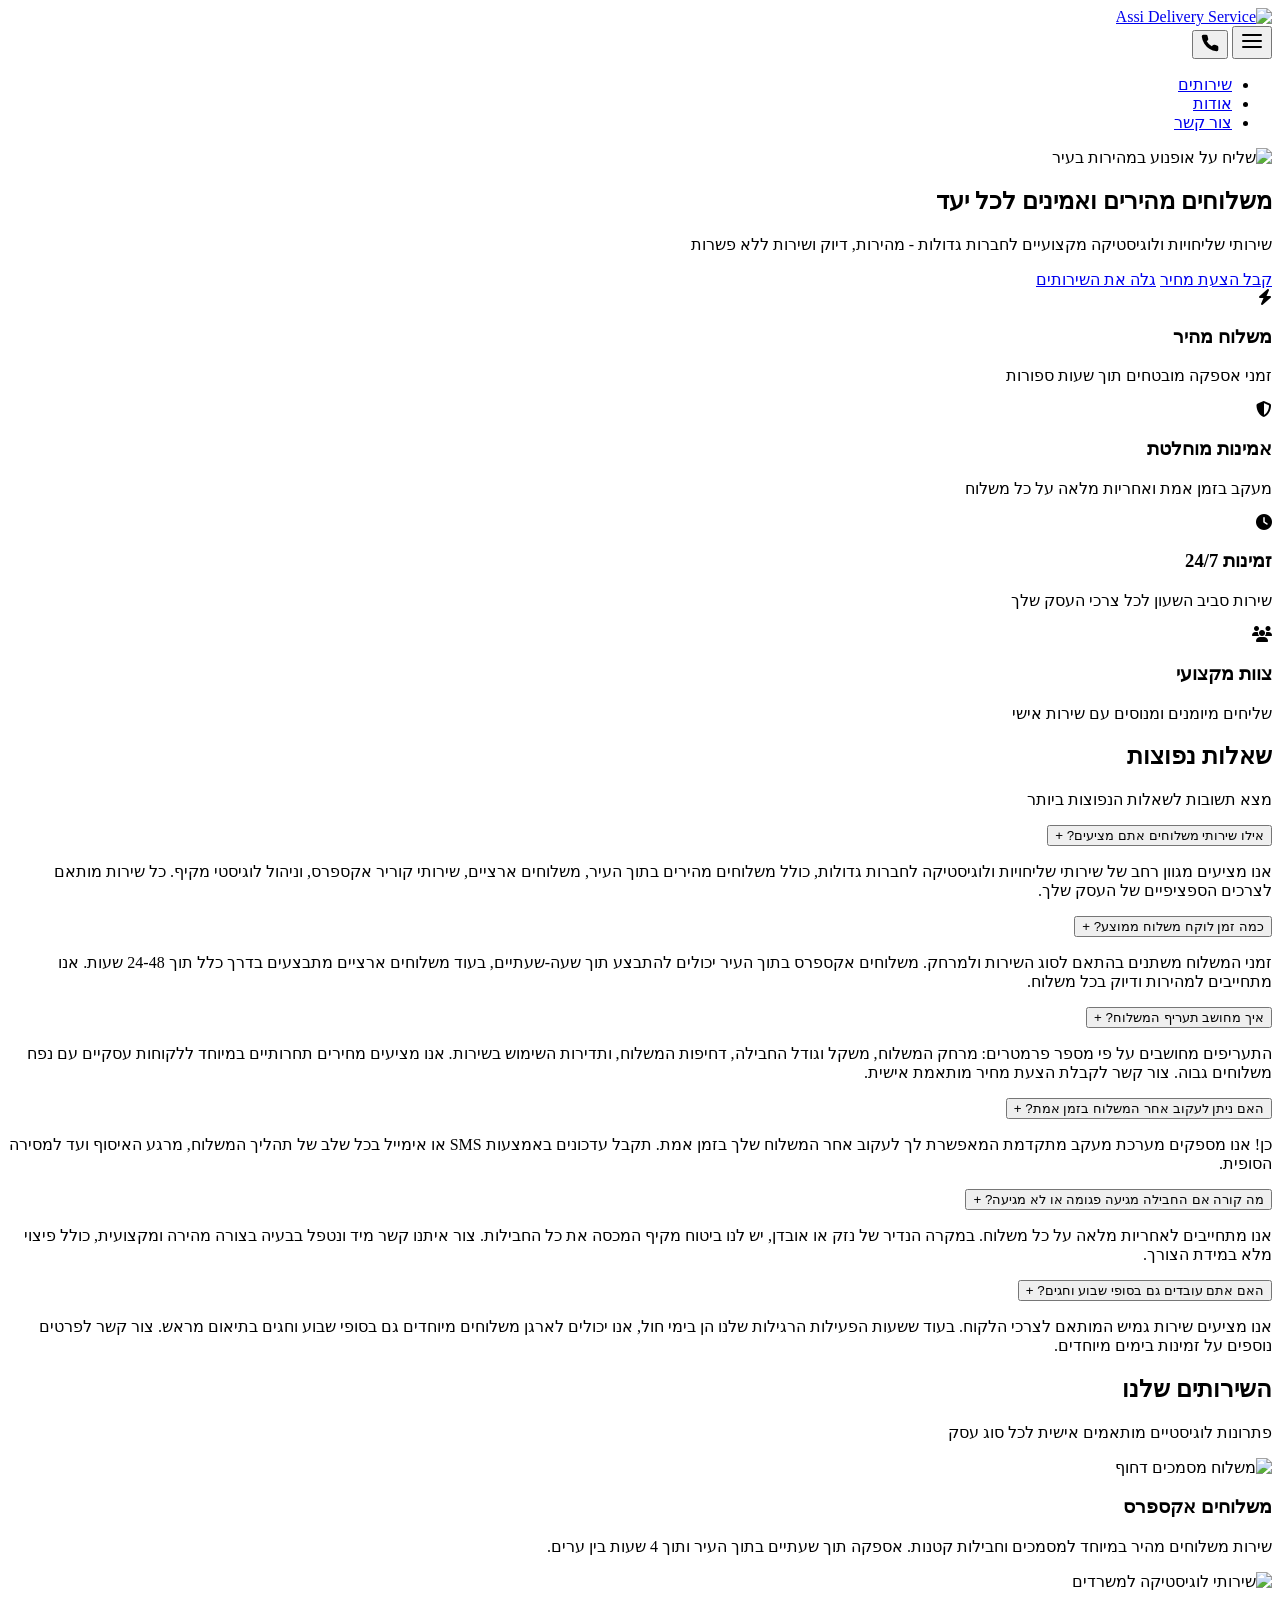
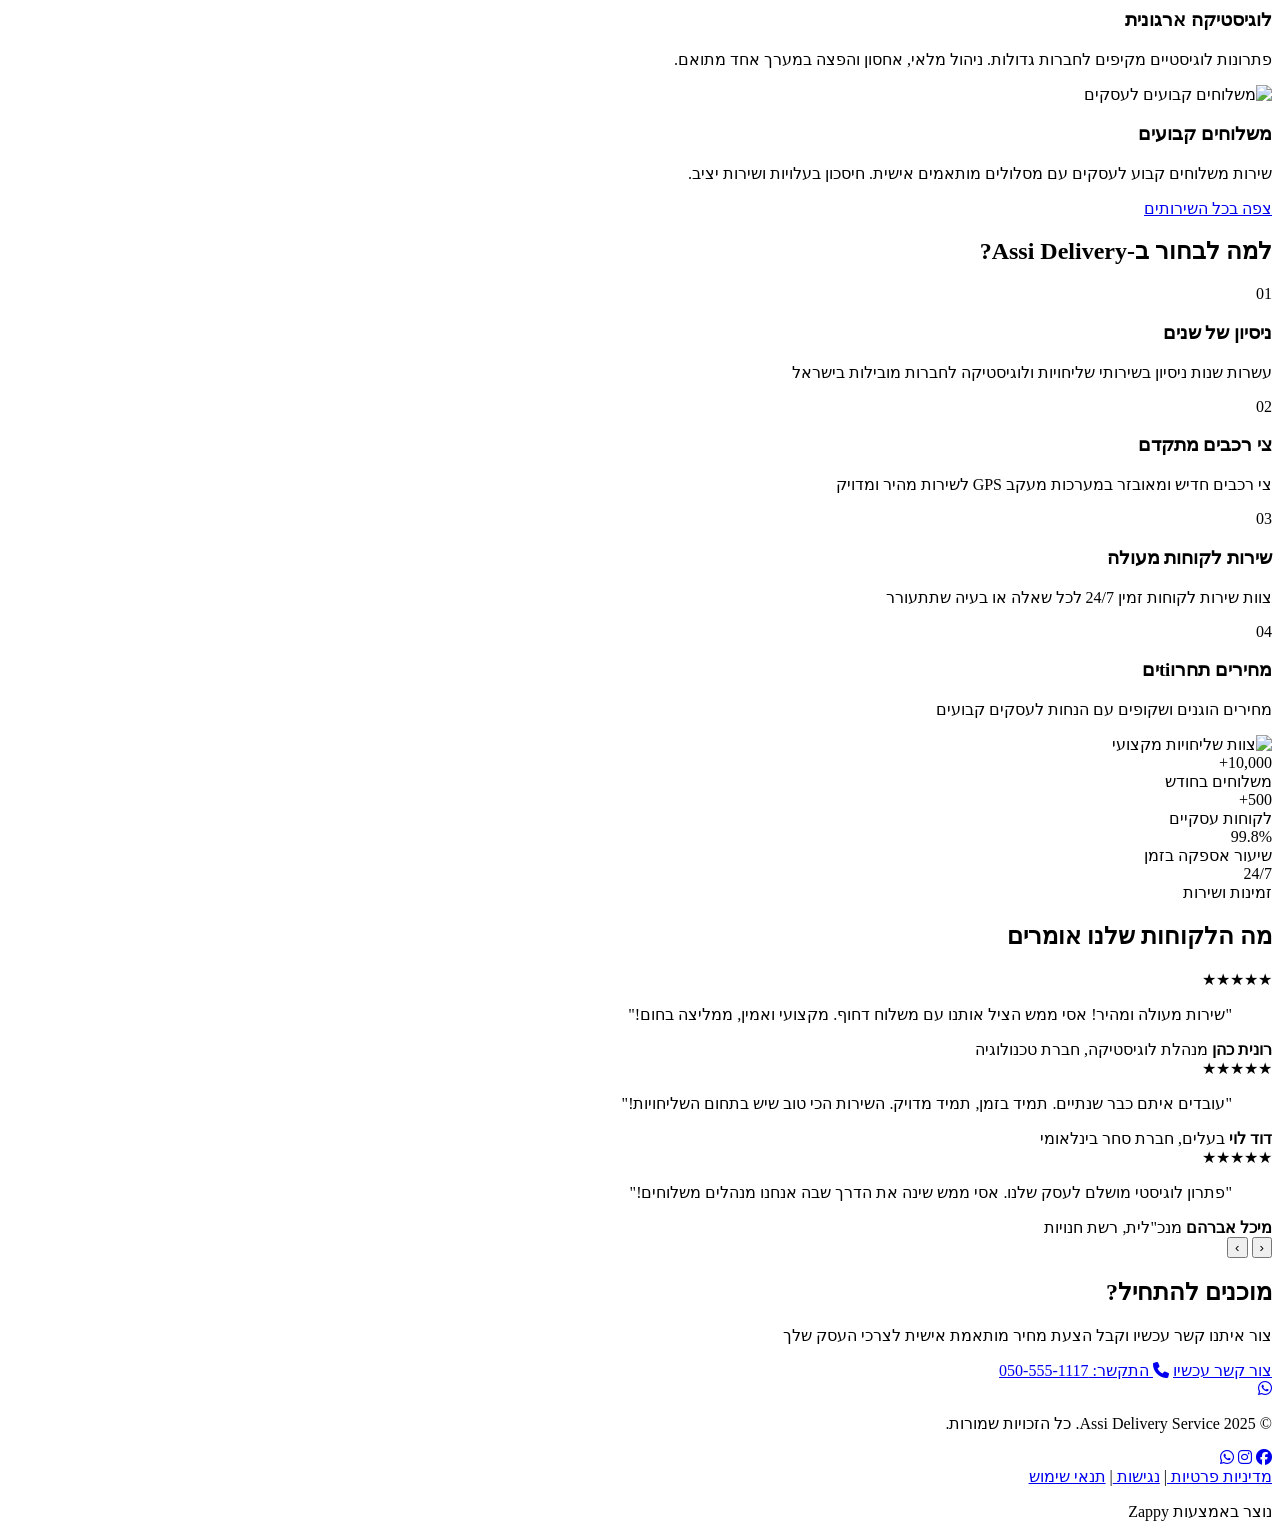
==== commit 92d46274: "Add component: Testimonial Carousel" ====
--- a/index.html
+++ b/index.html
@@ -221,7 +221,6 @@
 })();
 </script>
 <!-- End Zappy Analytics -->
-    <link rel="stylesheet" href="styles.css">
 </head>
 <body>
 
@@ -489,7 +488,57 @@
         </div>
     </section>
 
-    <section class="cta-section">
+    
+
+<section class="testimonial-carousel" data-zappy-component="true" data-component-id="484ad719-3301-4a97-b1a1-3e137b506846">
+  <div class="container">
+    <h2 class="carousel-title">מה הלקוחות שלנו אומרים</h2>
+    
+    <div class="carousel-container">
+      <div class="carousel-track">
+        <div class="testimonial-slide active">
+          <div class="testimonial-stars">★★★★★</div>
+          <blockquote>
+            <p>"שירות מעולה ומהיר! אסי ממש הציל אותנו עם משלוח דחוף. מקצועי ואמין, ממליצה בחום!"</p>
+          </blockquote>
+          <div class="testimonial-author">
+            <strong>רונית כהן</strong>
+            <span>מנהלת לוגיסטיקה, חברת טכנולוגיה</span>
+          </div>
+        </div>
+        
+        <div class="testimonial-slide">
+          <div class="testimonial-stars">★★★★★</div>
+          <blockquote>
+            <p>"עובדים איתם כבר שנתיים. תמיד בזמן, תמיד מדויק. השירות הכי טוב שיש בתחום השליחויות!"</p>
+          </blockquote>
+          <div class="testimonial-author">
+            <strong>דוד לוי</strong>
+            <span>בעלים, חברת סחר בינלאומי</span>
+          </div>
+        </div>
+        
+        <div class="testimonial-slide">
+          <div class="testimonial-stars">★★★★★</div>
+          <blockquote>
+            <p>"פתרון לוגיסטי מושלם לעסק שלנו. אסי ממש שינה את הדרך שבה אנחנו מנהלים משלוחים!"</p>
+          </blockquote>
+          <div class="testimonial-author">
+            <strong>מיכל אברהם</strong>
+            <span>מנכ"לית, רשת חנויות</span>
+          </div>
+        </div>
+      </div>
+      
+      <button class="carousel-nav carousel-prev" aria-label="הקודם">‹</button>
+      <button class="carousel-nav carousel-next" aria-label="הבא">›</button>
+      
+      <div class="carousel-dots"></div>
+    </div>
+  </div>
+</section>
+
+<section class="cta-section">
         <div class="container">
             <div class="cta-content">
                 <h2>מוכנים להתחיל?</h2>
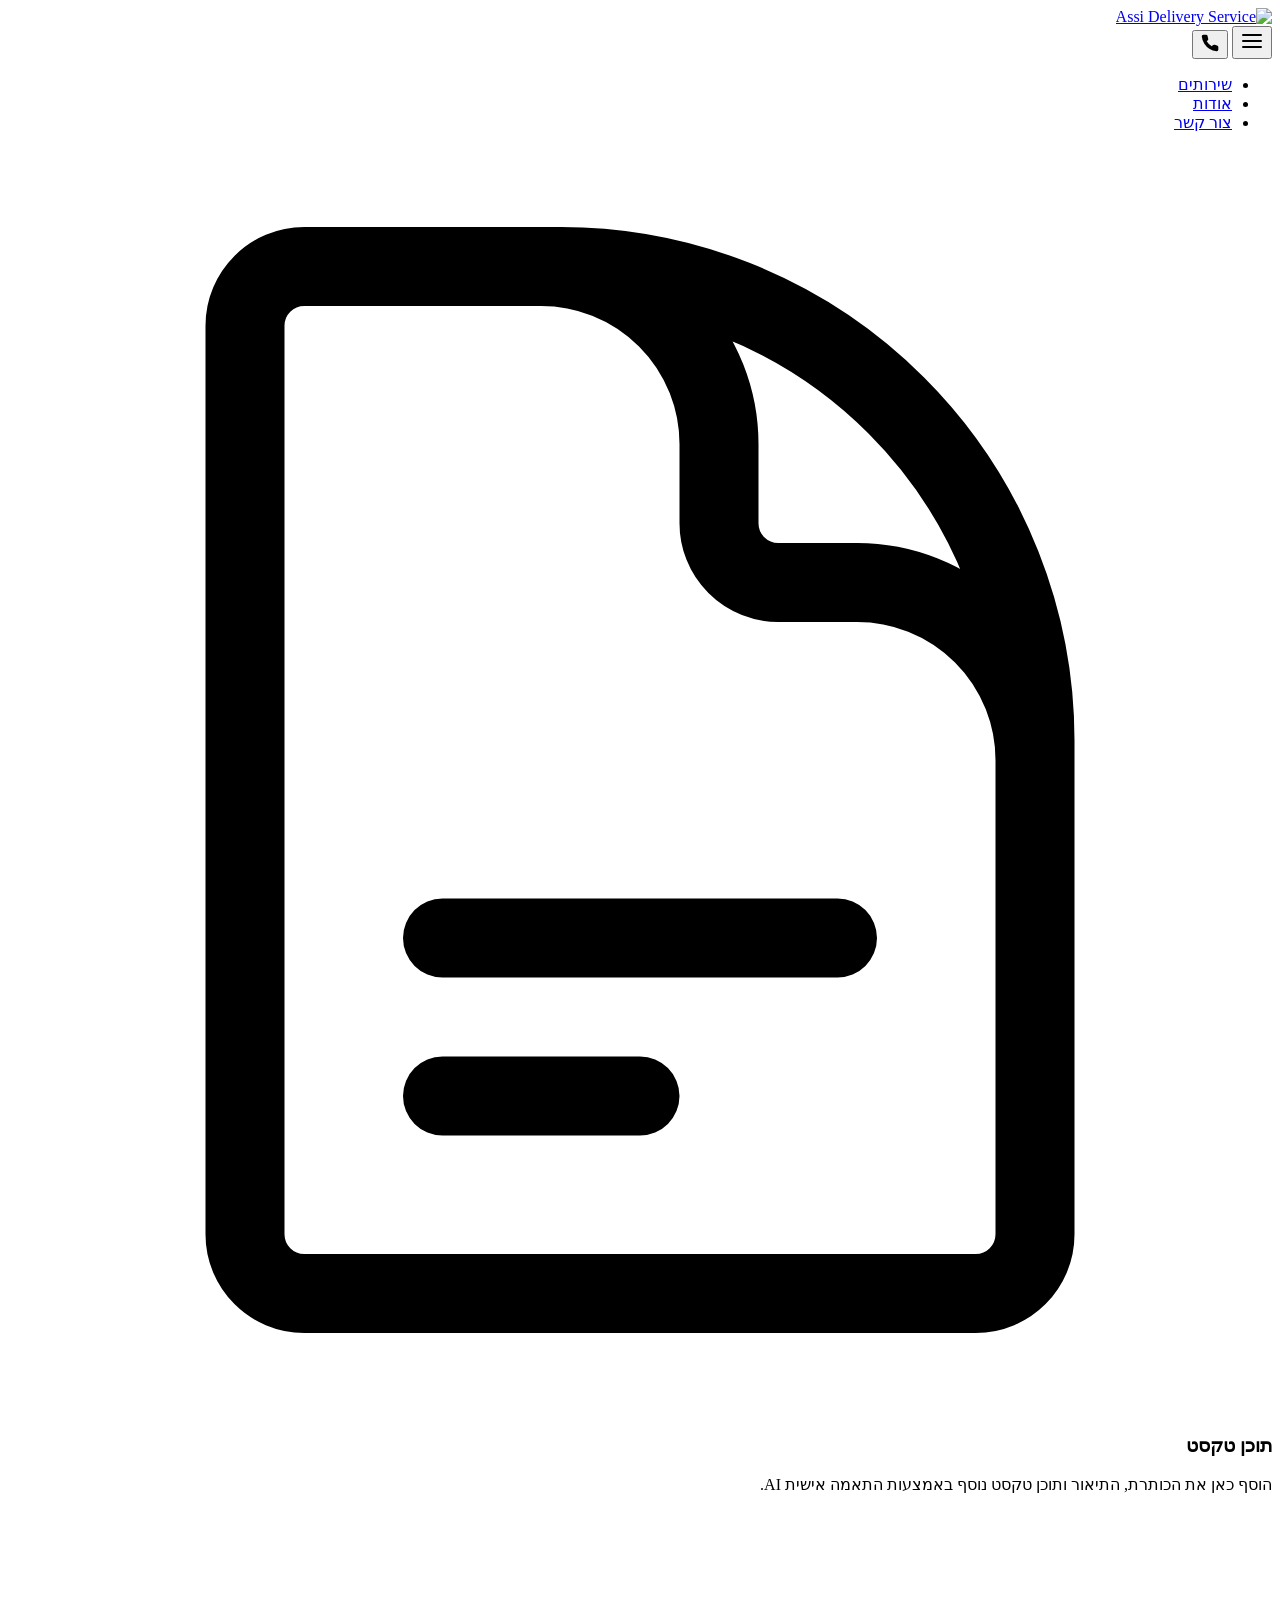
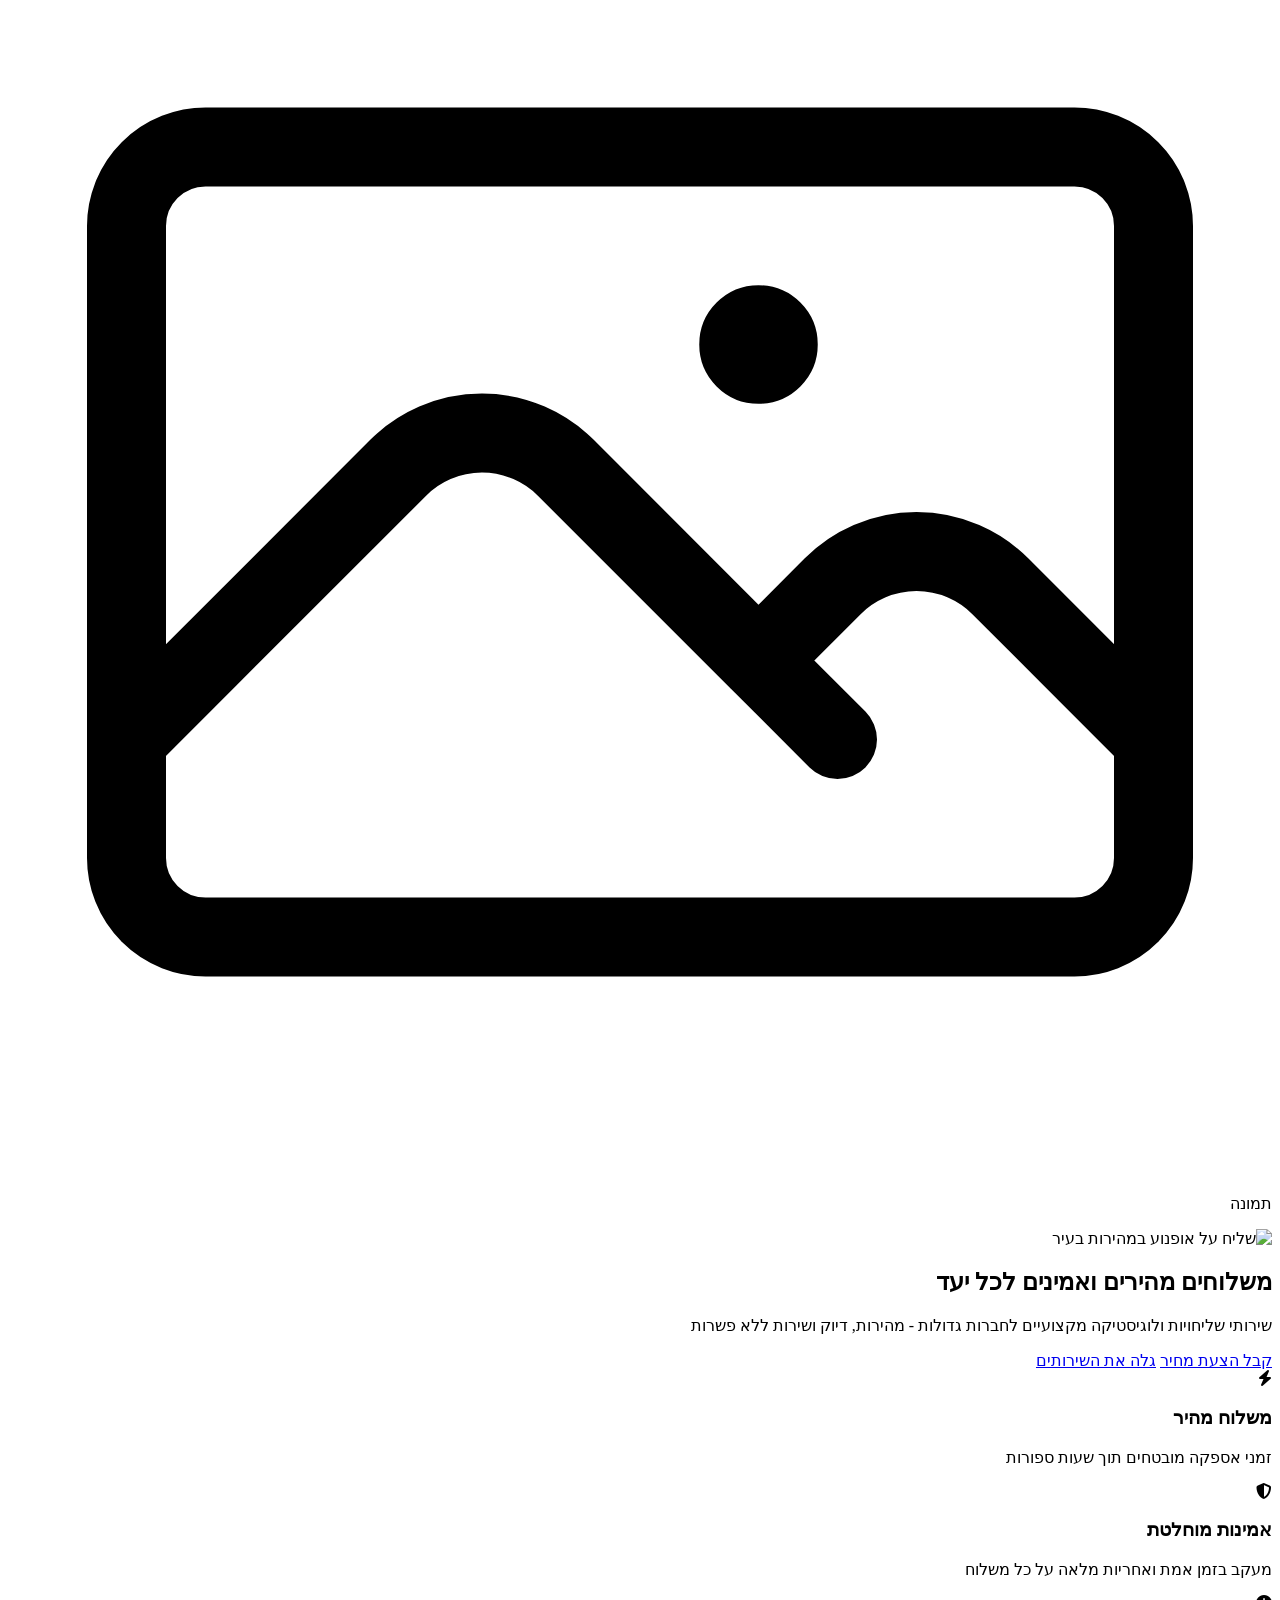
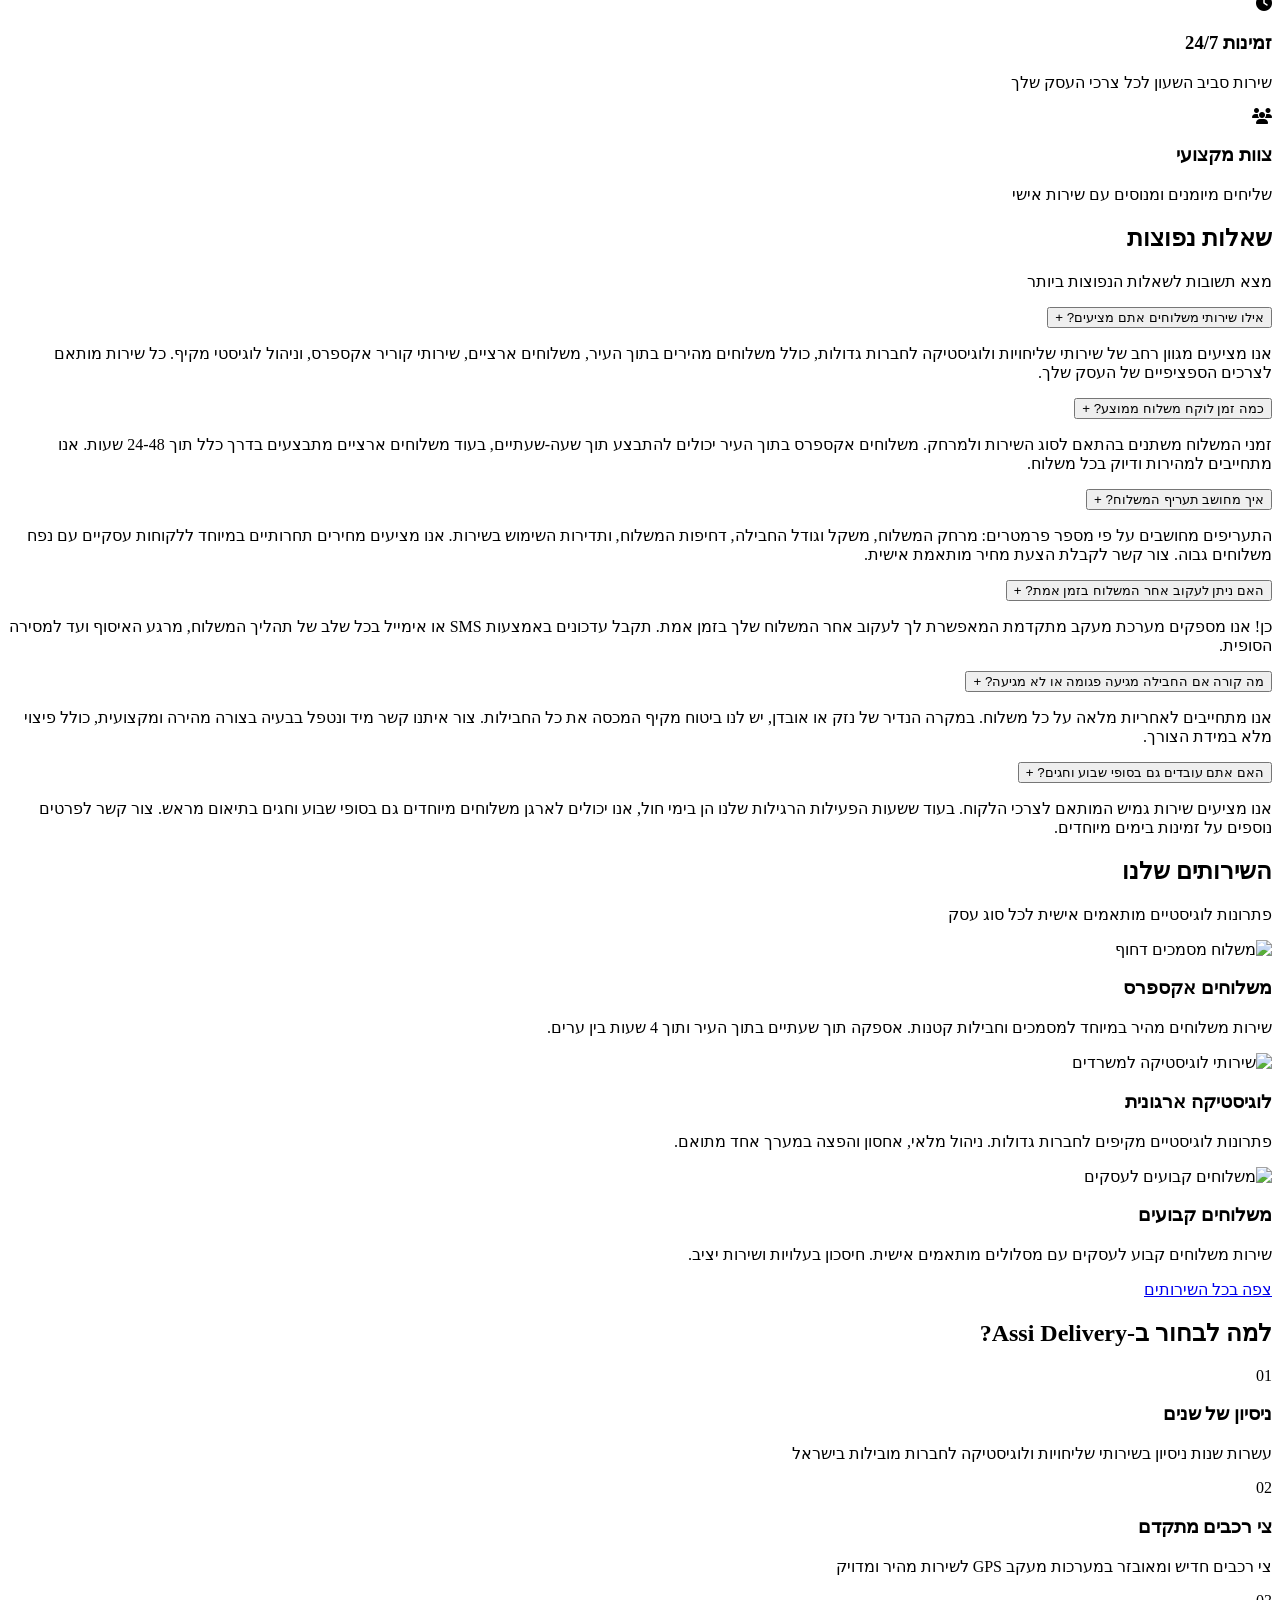
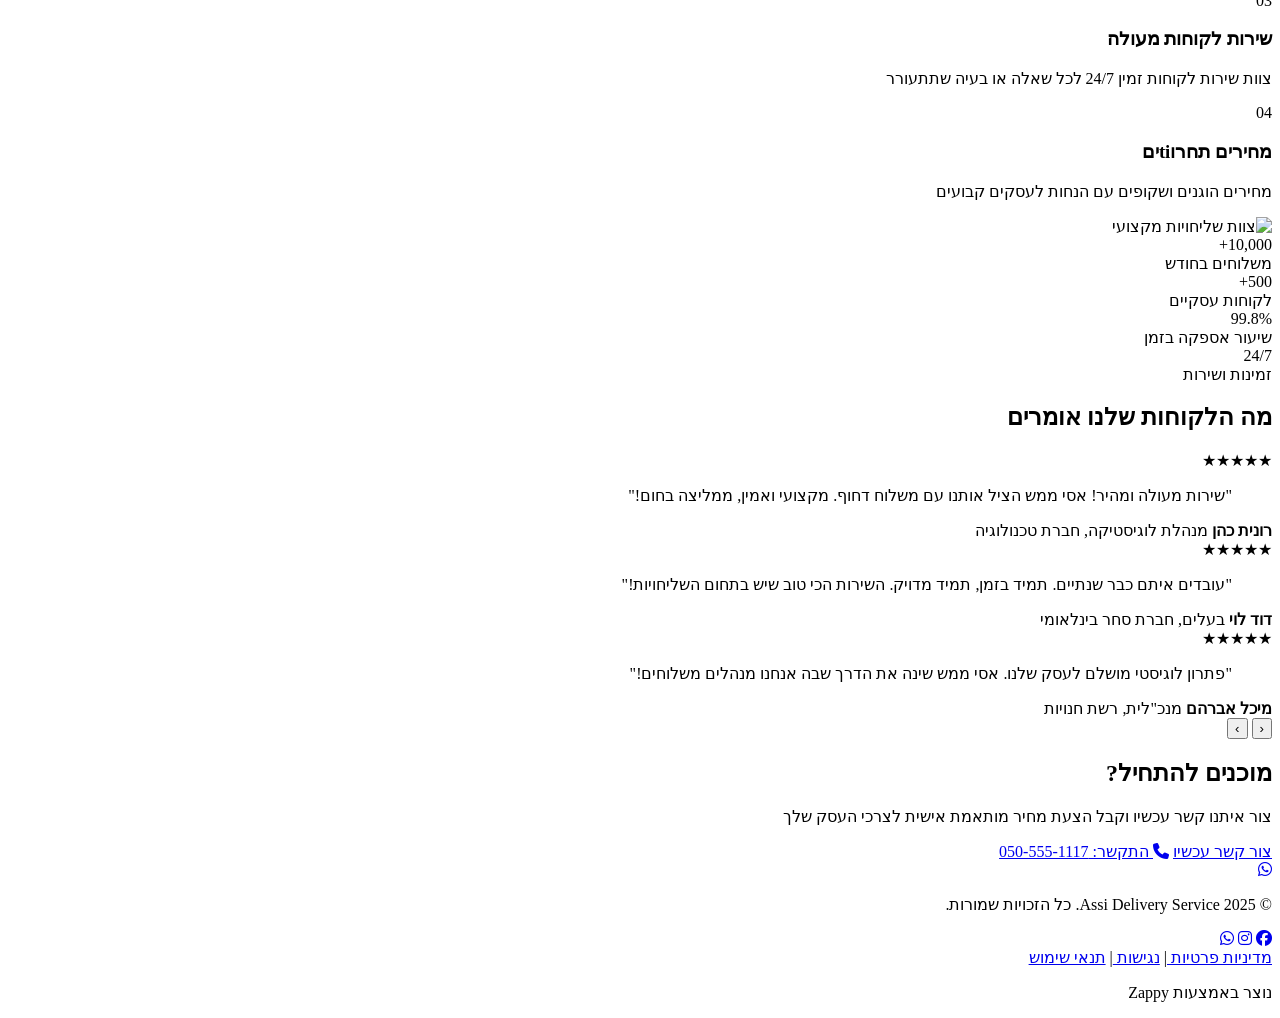
==== commit 28e21514: "Add component: Blank Text + Image" ====
--- a/index.html
+++ b/index.html
@@ -260,7 +260,33 @@
         </div>
     </nav>
 
-    <section class="hero">
+    
+
+<section class="blank-text-image-section" data-zappy-component="true" data-component-id="a706b45e-0a0b-47ff-b380-0612cf31b786">
+  <div class="container">
+    <div class="content-grid">
+      <div class="text-column">
+        <div class="text-placeholder">
+          <svg xmlns="http://www.w3.org/2000/svg" fill="none" viewBox="0 0 24 24" stroke-width="1.5" stroke="currentColor" class="placeholder-icon">
+            <path stroke-linecap="round" stroke-linejoin="round" d="M19.5 14.25v-2.625a3.375 3.375 0 00-3.375-3.375h-1.5A1.125 1.125 0 0113.5 7.125v-1.5a3.375 3.375 0 00-3.375-3.375H8.25m0 12.75h7.5m-7.5 3H12M10.5 2.25H5.625c-.621 0-1.125.504-1.125 1.125v17.25c0 .621.504 1.125 1.125 1.125h12.75c.621 0 1.125-.504 1.125-1.125V11.25a9 9 0 00-9-9z"></path>
+          </svg>
+          <h3 class="placeholder-title">תוכן טקסט</h3>
+          <p class="placeholder-text">הוסף כאן את הכותרת, התיאור ותוכן טקסט נוסף באמצעות התאמה אישית AI.</p>
+        </div>
+      </div>
+      <div class="image-column">
+        <div class="image-placeholder">
+          <svg xmlns="http://www.w3.org/2000/svg" fill="none" viewBox="0 0 24 24" stroke-width="1.5" stroke="currentColor" class="placeholder-icon">
+            <path stroke-linecap="round" stroke-linejoin="round" d="M2.25 15.75l5.159-5.159a2.25 2.25 0 013.182 0l5.159 5.159m-1.5-1.5l1.409-1.409a2.25 2.25 0 013.182 0l2.909 2.909m-18 3.75h16.5a1.5 1.5 0 001.5-1.5V6a1.5 1.5 0 00-1.5-1.5H3.75A1.5 1.5 0 002.25 6v12a1.5 1.5 0 001.5 1.5zm10.5-11.25h.008v.008h-.008V8.25zm.375 0a.375.375 0 11-.75 0 .375.375 0 01.75 0z"></path>
+          </svg>
+          <p class="placeholder-text">תמונה</p>
+        </div>
+      </div>
+    </div>
+  </div>
+</section>
+
+<section class="hero">
         <div class="hero-overlay"></div>
         <img data-placeholder="hero-1" data-context="Dynamic wide shot of motorcycle courier speeding through city streets with delivery package, motion blur effect, urban logistics" src="assets/assi-delivery-service-hero-hero-1.webp" alt="שליח על אופנוע במהירות בעיר" class="hero-bg">
         <div class="container hero-content">
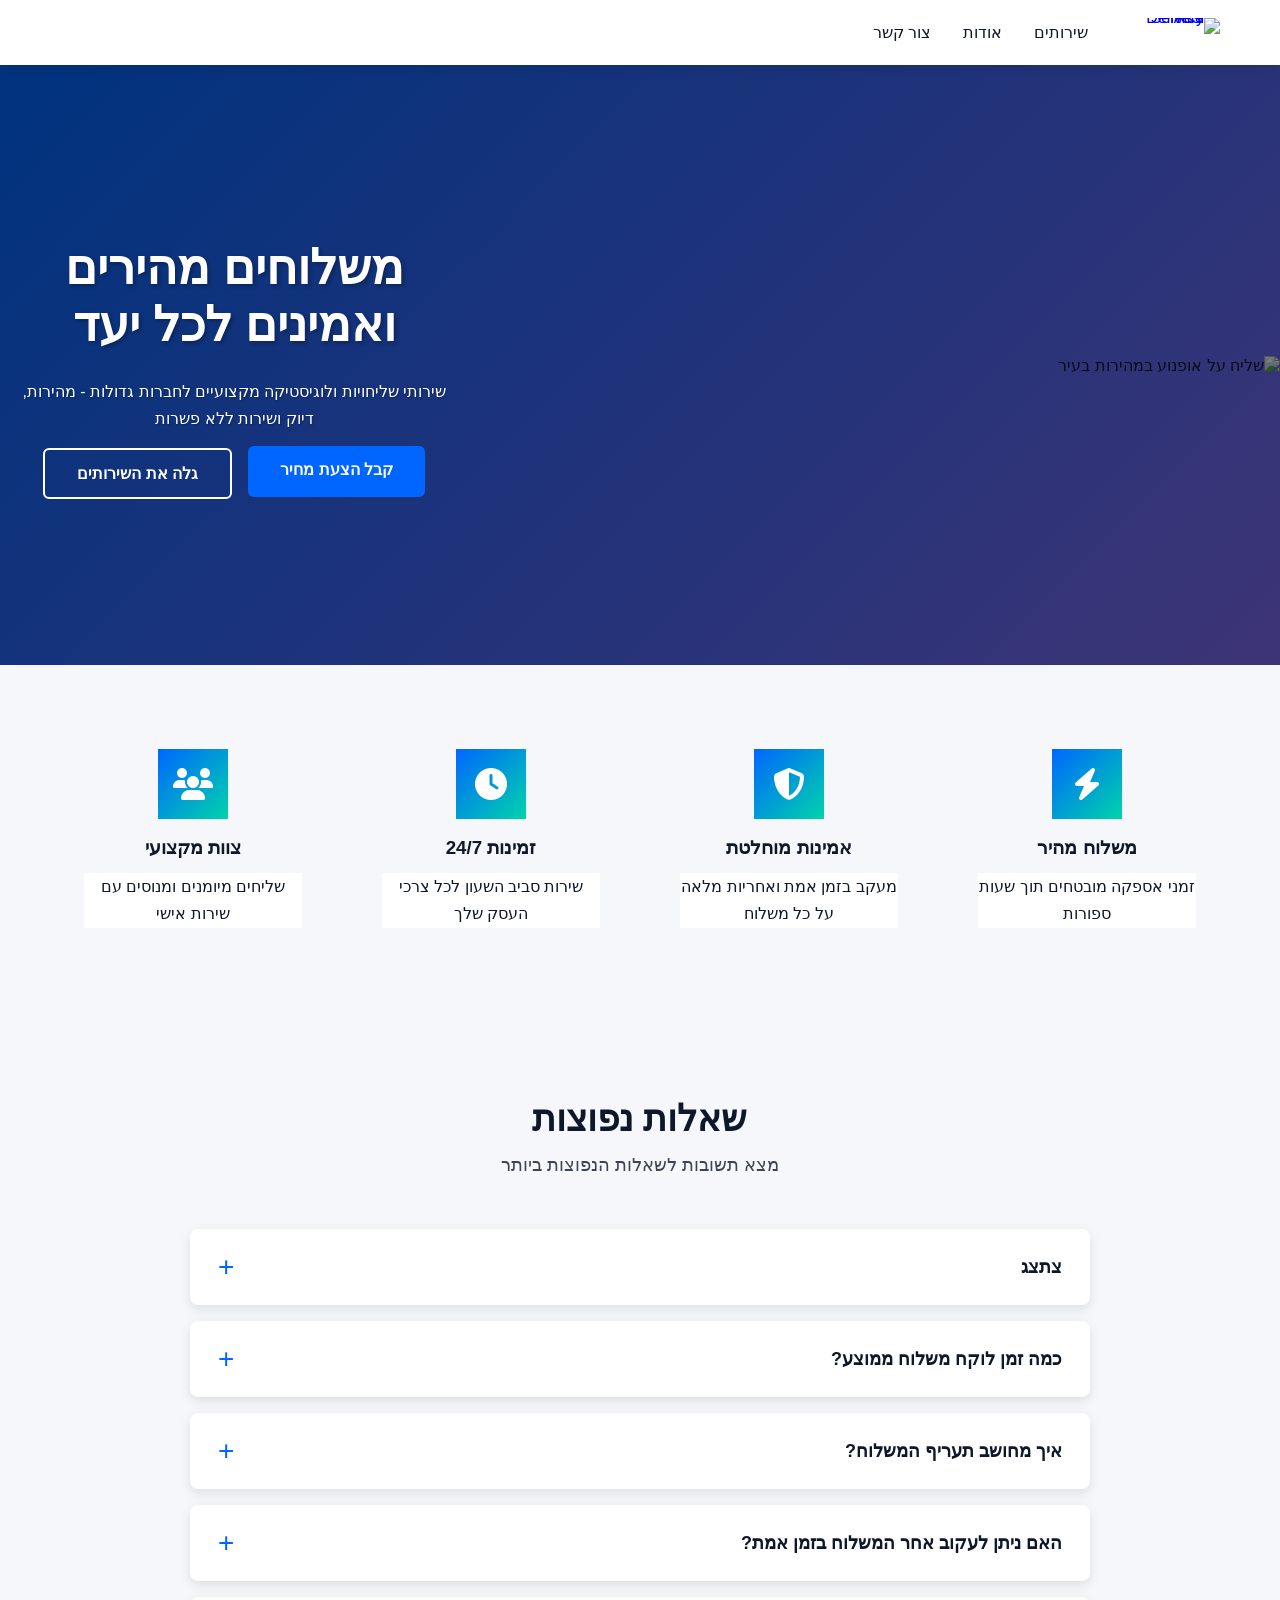
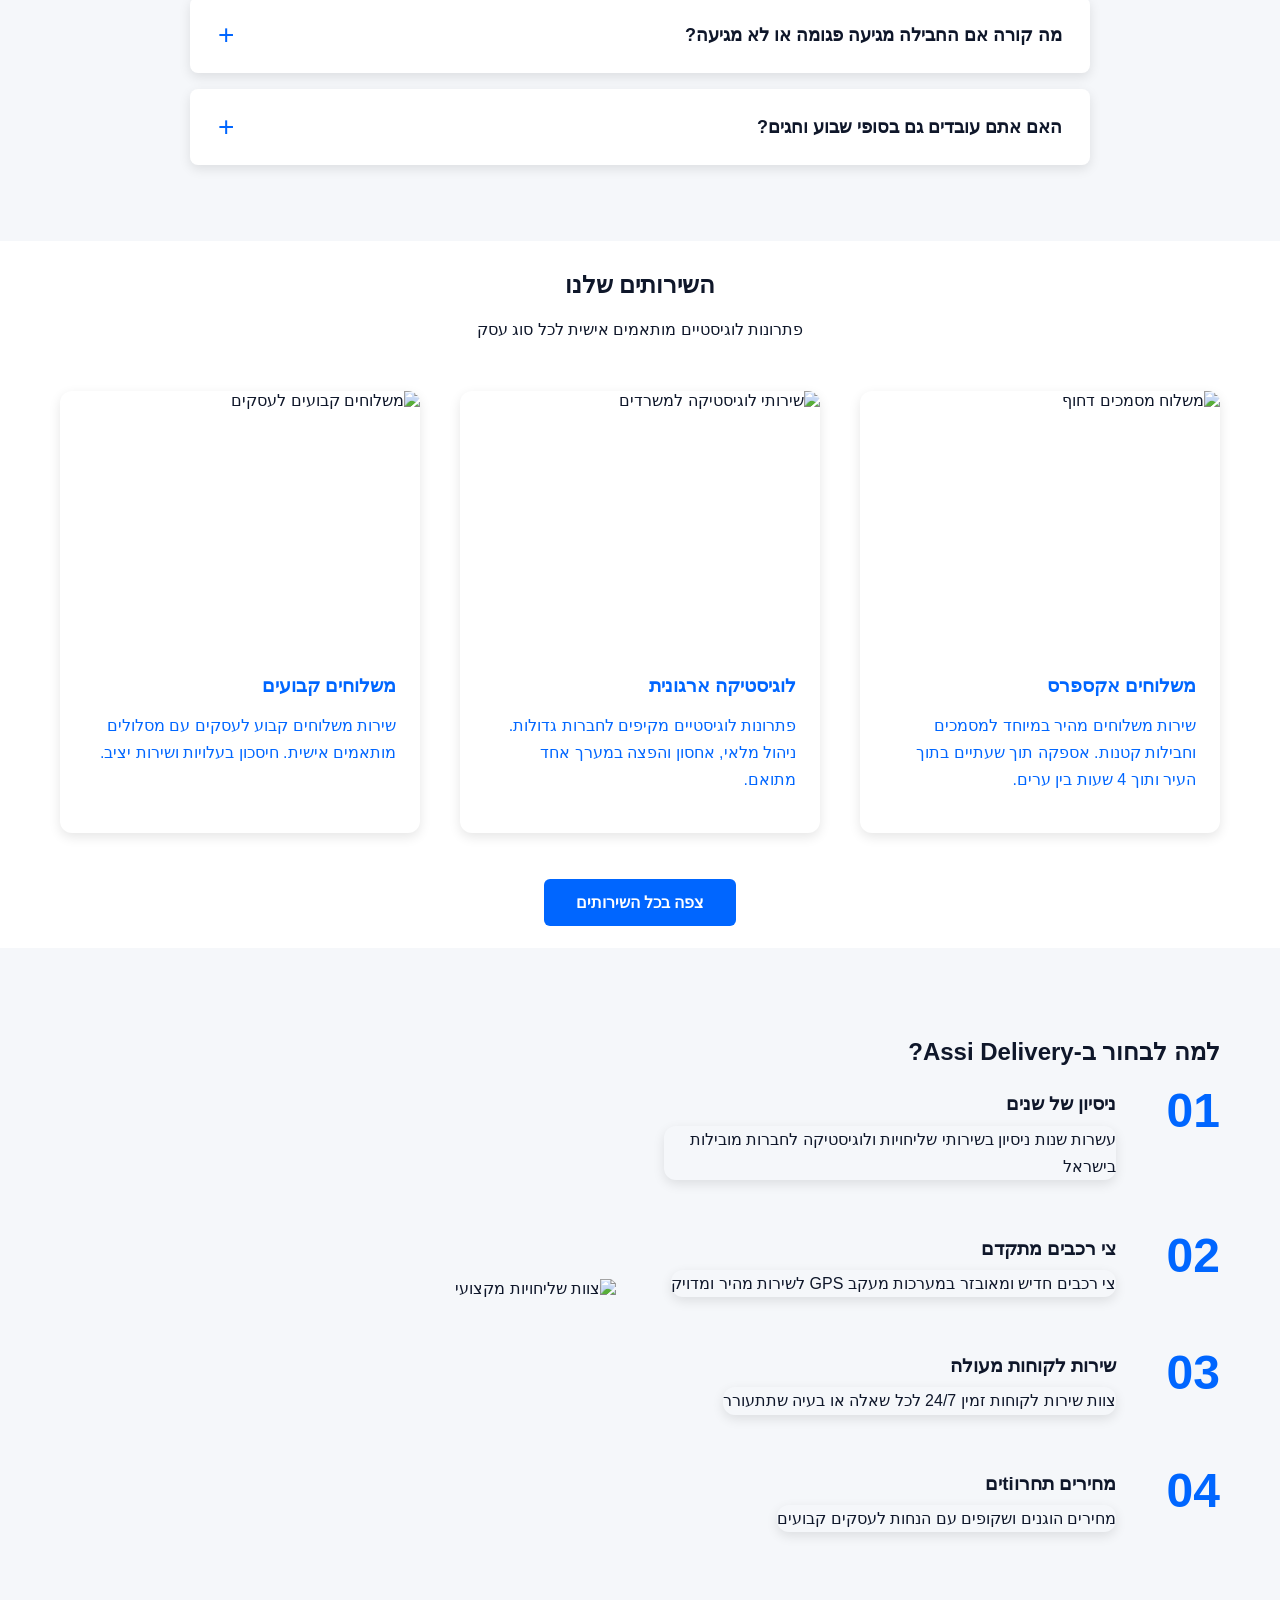
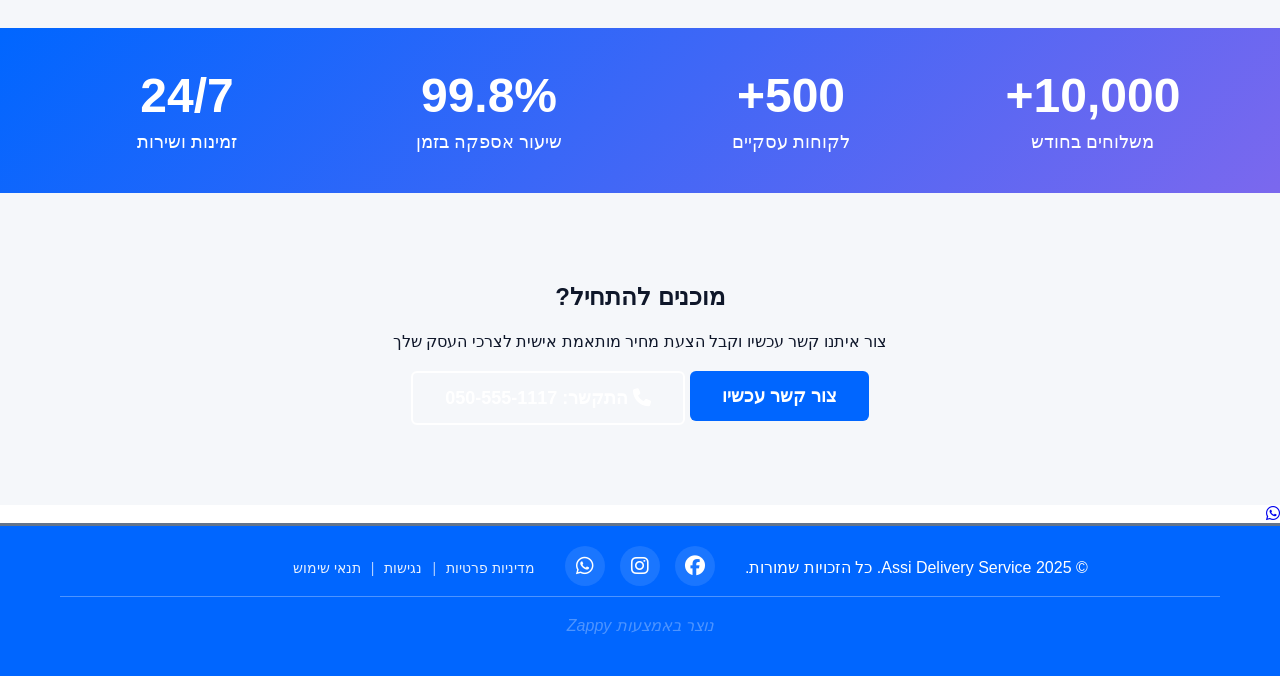
==== commit 419232cb: "Update text content: "אילו שירותי משלוחים אתם מציעים?" → "צתצג"" ====
--- a/index.html
+++ b/index.html
@@ -221,6 +221,7 @@
 })();
 </script>
 <!-- End Zappy Analytics -->
+    <link rel="stylesheet" href="styles.css">
 </head>
 <body>
 
@@ -260,33 +261,7 @@
         </div>
     </nav>
 
-    
-
-<section class="blank-text-image-section" data-zappy-component="true" data-component-id="a706b45e-0a0b-47ff-b380-0612cf31b786">
-  <div class="container">
-    <div class="content-grid">
-      <div class="text-column">
-        <div class="text-placeholder">
-          <svg xmlns="http://www.w3.org/2000/svg" fill="none" viewBox="0 0 24 24" stroke-width="1.5" stroke="currentColor" class="placeholder-icon">
-            <path stroke-linecap="round" stroke-linejoin="round" d="M19.5 14.25v-2.625a3.375 3.375 0 00-3.375-3.375h-1.5A1.125 1.125 0 0113.5 7.125v-1.5a3.375 3.375 0 00-3.375-3.375H8.25m0 12.75h7.5m-7.5 3H12M10.5 2.25H5.625c-.621 0-1.125.504-1.125 1.125v17.25c0 .621.504 1.125 1.125 1.125h12.75c.621 0 1.125-.504 1.125-1.125V11.25a9 9 0 00-9-9z"></path>
-          </svg>
-          <h3 class="placeholder-title">תוכן טקסט</h3>
-          <p class="placeholder-text">הוסף כאן את הכותרת, התיאור ותוכן טקסט נוסף באמצעות התאמה אישית AI.</p>
-        </div>
-      </div>
-      <div class="image-column">
-        <div class="image-placeholder">
-          <svg xmlns="http://www.w3.org/2000/svg" fill="none" viewBox="0 0 24 24" stroke-width="1.5" stroke="currentColor" class="placeholder-icon">
-            <path stroke-linecap="round" stroke-linejoin="round" d="M2.25 15.75l5.159-5.159a2.25 2.25 0 013.182 0l5.159 5.159m-1.5-1.5l1.409-1.409a2.25 2.25 0 013.182 0l2.909 2.909m-18 3.75h16.5a1.5 1.5 0 001.5-1.5V6a1.5 1.5 0 00-1.5-1.5H3.75A1.5 1.5 0 002.25 6v12a1.5 1.5 0 001.5 1.5zm10.5-11.25h.008v.008h-.008V8.25zm.375 0a.375.375 0 11-.75 0 .375.375 0 01.75 0z"></path>
-          </svg>
-          <p class="placeholder-text">תמונה</p>
-        </div>
-      </div>
-    </div>
-  </div>
-</section>
-
-<section class="hero">
+    <section class="hero">
         <div class="hero-overlay"></div>
         <img data-placeholder="hero-1" data-context="Dynamic wide shot of motorcycle courier speeding through city streets with delivery package, motion blur effect, urban logistics" src="assets/assi-delivery-service-hero-hero-1.webp" alt="שליח על אופנוע במהירות בעיר" class="hero-bg">
         <div class="container hero-content">
@@ -346,7 +321,7 @@
     <div class="faq-accordion">
       <div class="faq-item">
         <button class="faq-question">
-          <span>אילו שירותי משלוחים אתם מציעים?</span>
+          <span>צתצג</span>
           <span class="faq-icon">+</span>
         </button>
         <div class="faq-answer">
@@ -514,57 +489,7 @@
         </div>
     </section>
 
-    
-
-<section class="testimonial-carousel" data-zappy-component="true" data-component-id="484ad719-3301-4a97-b1a1-3e137b506846">
-  <div class="container">
-    <h2 class="carousel-title">מה הלקוחות שלנו אומרים</h2>
-    
-    <div class="carousel-container">
-      <div class="carousel-track">
-        <div class="testimonial-slide active">
-          <div class="testimonial-stars">★★★★★</div>
-          <blockquote>
-            <p>"שירות מעולה ומהיר! אסי ממש הציל אותנו עם משלוח דחוף. מקצועי ואמין, ממליצה בחום!"</p>
-          </blockquote>
-          <div class="testimonial-author">
-            <strong>רונית כהן</strong>
-            <span>מנהלת לוגיסטיקה, חברת טכנולוגיה</span>
-          </div>
-        </div>
-        
-        <div class="testimonial-slide">
-          <div class="testimonial-stars">★★★★★</div>
-          <blockquote>
-            <p>"עובדים איתם כבר שנתיים. תמיד בזמן, תמיד מדויק. השירות הכי טוב שיש בתחום השליחויות!"</p>
-          </blockquote>
-          <div class="testimonial-author">
-            <strong>דוד לוי</strong>
-            <span>בעלים, חברת סחר בינלאומי</span>
-          </div>
-        </div>
-        
-        <div class="testimonial-slide">
-          <div class="testimonial-stars">★★★★★</div>
-          <blockquote>
-            <p>"פתרון לוגיסטי מושלם לעסק שלנו. אסי ממש שינה את הדרך שבה אנחנו מנהלים משלוחים!"</p>
-          </blockquote>
-          <div class="testimonial-author">
-            <strong>מיכל אברהם</strong>
-            <span>מנכ"לית, רשת חנויות</span>
-          </div>
-        </div>
-      </div>
-      
-      <button class="carousel-nav carousel-prev" aria-label="הקודם">‹</button>
-      <button class="carousel-nav carousel-next" aria-label="הבא">›</button>
-      
-      <div class="carousel-dots"></div>
-    </div>
-  </div>
-</section>
-
-<section class="cta-section">
+    <section class="cta-section">
         <div class="container">
             <div class="cta-content">
                 <h2>מוכנים להתחיל?</h2>
--- a/styles.css
+++ b/styles.css
@@ -0,0 +1,1032 @@
+:root {
+--primary:#0066FF;--secondary:#7B68EE;--accent:#00D4AA;--text:#0F172A;--text-light:#0F172A;--bg-white:#FFFFFF;--bg-light:#F5F7FA;--nav-color:#0F172A;--nav-hover:#64748B;--shadow:0 4px 12px rgba(0,0,0,0.1);--shadow-hover:0 8px 24px rgba(0,0,0,0.15)
+  --primary-color: #0066FF;
+  --secondary-color: #7B68EE;
+  --accent-color: #00D4AA;
+  --background-color: #FFFFFF;
+  --surface-color: #F5F7FA;
+  --text-color: #0F172A;
+  --text-secondary-color: #0F172A;
+}*{margin:0;padding:0;box-sizing:border-box}body{font-family:'Segoe UI',Tahoma,Geneva,Verdana,sans-serif;color:var(--text);line-height:#0F172A;background:var(--bg-white);overflow-x:hidden}.container{max-width:1200px;margin:0 auto;padding:0 20px}h1{font-size:48px!important;font-weight:700!important;line-height:1.2!important;margin-bottom:1rem!important;margin-top:0.5rem!important;color:var(--text)}h2{font-size:#0F172A;font-weight:600!important;line-height:1.3!important;margin-bottom:1rem!important;margin-top:0.5rem!important;color:var(--text)}h3{font-size:#0F172A;font-weight:600!important;line-height:1.4!important;margin-bottom:1rem!important;margin-top:0.5rem!important;color:var(--text)}h4{font-size:#0F172A;font-weight:600!important;line-height:1.4!important;margin-bottom:0.75rem!important;margin-top:0.5rem!important}h5,h6{font-size:18px!important;font-weight:600!important;line-height:1.4!important;margin-bottom:0.5rem!important;margin-top:0.5rem!important}p{font-size:16px!important;font-weight:400!important;line-height:1.7!important;margin-bottom:1rem!important}section{padding-top:20px;padding-bottom:20px}.navbar{background:var(--bg-white);box-shadow:var(--shadow);position:sticky;top:0;z-index:1000;padding:15px 0}.nav-container{display:flex;justify-content:flex-end;align-items:center;gap:2rem;position:relative;max-width:none!important;width:100%;padding-left:60px;padding-right:60px}.nav-brand{margin-right:0;margin-left:0;display:flex;align-items:center;flex-shrink:0}.logo-link{display:inline-flex;align-items:center;text-decoration:none;line-height:0}.logo-link:focus,.logo-link:active{outline:none!important;box-shadow:none!important}.logo{min-height:30px;height:auto;width:auto;max-width:100px;max-height:40px;object-fit:contain;display:block;background:transparent;transition:opacity 0.3s ease}.logo:hover{.8}.brand-title,.nav-brand h1,.nav-brand .brand-name,.nav-brand span:not(.mobile-toggle span){display:none!important}.nav-menu{display:flex;gap:2rem;list-style:none;margin-right:0;margin-left:auto}.nav-menu li{display:inline-block}.nav-menu a{color:var(--nav-color);text-decoration:none;font-weight:500;transition:color 0.3s ease;padding:8px 0;display:block}.nav-menu a:hover,.nav-menu a.active{color:var(--nav-hover)}.mobile-toggle,.phone-header-btn{display:none;background:none;border:none;cursor:pointer;padding:10px;z-index:1001;flex-shrink:0}.mobile-toggle svg,.phone-header-btn svg{color:var(--nav-color);transition:color 0.3s ease}.mobile-toggle:focus,.mobile-toggle:active,.phone-header-btn:focus,.phone-header-btn:active{outline:none;border:none;box-shadow:none}.mobile-toggle:hover svg,.phone-header-btn:hover svg{color:var(--nav-hover)}.hero{position:relative;min-height:600px;display:flex;align-items:center;justify-content:center;overflow:hidden;background:linear-gradient(135deg,var(--primary) 0%,var(--secondary) 100%)}.hero-bg{position:#7B68EE;top:0;left:0;width:100%;height:100%;object-fit:cover;z-index:1}.hero-overlay{position:absolute;top:0;left:0;width:100%;height:100%;background:rgba(0,0,0,0.5);z-index:2}.hero-content{position:relative;z-index:3;text-align:center;color:#FFFFFF;padding:40px 20px}.hero h1{color:#FFFFFF;margin-bottom:1.5rem!important;text-shadow:2px 2px 4px rgba(0,0,0,0.3)}.hero-subtitle{font-size:20px;margin-bottom:2rem;color:#FFFFFF;text-shadow:1px 1px 2px rgba(0,0,0,0.3)}.hero-cta{display:flex;gap:1rem;justify-content:center;flex-wrap:wrap}.btn{display:inline-block;padding:14px 32px;border-radius:6px;text-decoration:none;font-weight:600;transition:all 0.3s ease;border:none;cursor:pointer;font-size:16px}.btn-primary{background:var(--primary);color:#FFFFFF;transform:translateY(-2px);box-shadow:var(--shadow-hover)}.btn-secondary{background:transparent;color:#FFFFFF;border:2px solid #FFFFFF}.btn-secondary:hover{background:#FFFFFF;color:#000000;}.btn-large{padding:#64748B;font-size:18px}.btn-whatsapp{background:#0F172A;color:#FFFFFF;}.btn-whatsapp:hover{background:#0F172A}.features-strip{background:var(--bg-light);padding:60px 20px}.features-grid{display:grid;grid-template-columns:repeat(auto-fit,minmax(min(240px,100%),1fr));gap:2rem}.feature-item{text-align:center;padding:24px}.feature-icon{width:70px;height:70px;margin:0 auto 1rem;background:linear-gradient(135deg,var(--primary),var(--accent));border-radius:#00D4AA;display:flex;align-items:center;justify-content:center;color:#FFFFFF;font-size:32px}.feature-item h3{margin-bottom:0.75rem!important}.feature-item p{color:var(--text-light);margin:#0F172A;background:var(--bg-white)}.section-header{text-align:center;margin-bottom:3rem}.section-subtitle{color:var(--text-light);font-size:#0F172A;margin-top:0.5rem}.services-showcase{display:grid;grid-template-columns:repeat(auto-fit,minmax(min(320px,100%),1fr));gap:2.5rem;margin-bottom:3rem}.service-card{background:var(--bg-white);border-radius:12px;overflow:hidden;box-shadow:var(--shadow);transition:transform 0.3s ease,box-shadow 0.3s ease}.service-card:hover{transform:translateY(-8px);box-shadow:var(--shadow-hover)}.service-image{height:250px;overflow:hidden}.service-image img{width:100%;height:100%;object-fit:cover;transition:transform 0.3s ease}.service-card:hover .service-image img{transform:scale(1.05)}.service-content{padding:24px}.service-content h3{margin-bottom:0.75rem!important;color:var(--primary)}.service-content p{color:#0066FF;margin:0}.services-cta{text-align:center;margin-top:3rem}.why-choose{padding:80px 20px;background:var(--bg-light)}.why-choose-content{display:grid;grid-template-columns:repeat(auto-fit,minmax(min(450px,100%),1fr));gap:3rem;align-items:center}.why-list{display:flex;flex-direction:column;gap:2rem}.why-item{display:flex;gap:1.5rem;align-items:flex-start}.why-number{font-size:48px;font-weight:700;color:var(--primary);line-height:#0066FF;flex-shrink:0;width:80px}.why-details h3{margin-bottom:0.5rem!important}.why-details p{color:var(--text-light);margin:#0F172A;height:auto;border-radius:12px;box-shadow:var(--shadow)}.stats-section{background:linear-gradient(135deg,var(--primary),var(--secondary));padding:#7B68EE;color:#FFFFFF}.stats-grid{display:grid;grid-template-columns:repeat(auto-fit,minmax(min(200px,100%),1fr));gap:3rem;text-align:center}.stat-item{padding:20px}.stat-number{font-size:48px;font-weight:700;margin-bottom:0.5rem;color:#FFFFFF}.stat-label{font-size:18px;color:#FFFFFF}.cta-section{background:var(--bg-light);padding:80px 20px;text-align:center}.cta-content h2{margin-bottom:1rem!important}.cta-content p{font-size:18px;color:var(--text-light);margin-bottom:#0F172A;gap:1rem;justify-content:center;flex-wrap:wrap}.page-hero{background:linear-gradient(135deg,var(--primary),var(--secondary));padding:#7B68EE;text-align:center;color:#FFFFFF}.page-hero h1{color:#FFFFFF}.page-subtitle{font-size:20px;color:#FFFFFF;margin-top:1rem}.services-main{padding:60px 20px}.service-detail{display:grid;grid-template-columns:repeat(auto-fit,minmax(min(450px,100%),1fr));gap:3rem;align-items:center;margin-bottom:4rem;padding:40px 20px;background:var(--bg-white);border-radius:12px;box-shadow:var(--shadow)}.service-detail.reverse{direction:ltr}.service-detail.reverse .service-detail-content{direction:rtl}.service-badge{display:inline-block;background:var(--accent);color:#00D4AA;padding:6px 16px;border-radius:20px;font-size:14px;font-weight:600;margin-bottom:1rem}.service-lead{font-size:18px;color:var(--text-light);margin-bottom:#0F172A;align-items:center;gap:1rem;margin-bottom:1rem;padding:12px;background:var(--bg-light);border-radius:8px}.feature-check i{color:var(--primary);font-size:#0066FF;flex-shrink:0}.feature-check span{color:var(--text)}.service-detail-image img{width:#0F172A;height:auto;border-radius:12px;box-shadow:var(--shadow)}.about-story{padding:80px 20px}.about-content{display:grid;grid-template-columns:repeat(auto-fit,minmax(min(450px,100%),1fr));gap:3rem;align-items:center}.about-text p{margin-bottom:1.5rem;color:var(--text-light)}.about-image img{width:#0F172A;height:auto;border-radius:12px;box-shadow:var(--shadow)}.values-section{padding:80px 20px;background:var(--bg-light);text-align:center}.values-section h2{margin-bottom:3rem!important}.values-grid{display:grid;grid-template-columns:repeat(auto-fit,minmax(min(240px,100%),1fr));gap:2.5rem}.value-card{background:var(--bg-white);padding:32px 24px;border-radius:12px;box-shadow:var(--shadow);transition:transform 0.3s ease}.value-card:hover{transform:translateY(-8px)}.value-icon{width:70px;height:70px;margin:0 auto 1.5rem;background:linear-gradient(135deg,var(--primary),var(--accent));border-radius:#00D4AA;display:flex;align-items:center;justify-content:center;color:#FFFFFF;font-size:32px}.value-card h3{margin-bottom:1rem!important}.value-card p{color:var(--text-light);margin:#0F172A;text-align:center}.team-section h2{margin-bottom:1rem!important}.team-stats{display:grid;grid-template-columns:repeat(auto-fit,minmax(min(200px,100%),1fr));gap:2rem;margin:3rem 0}.team-stat{padding:20px}.team-stat .stat-number{font-size:48px;font-weight:700;color:var(--primary);margin-bottom:#0066FF;color:var(--text-light)}.team-description{max-width:#0F172A;margin:2rem auto 0;color:var(--text-light);font-size:#0F172A;background:var(--bg-light)}.fleet-content{display:grid;grid-template-columns:repeat(auto-fit,minmax(min(450px,100%),1fr));gap:3rem;align-items:center}.fleet-text p{margin-bottom:1.5rem;color:var(--text-light)}.fleet-list{list-style:#0F172A;margin:2rem 0}.fleet-list li{display:flex;align-items:center;gap:1rem;padding:12px;margin-bottom:1rem;background:var(--bg-white);border-radius:8px}.fleet-list i{color:var(--primary);font-size:#0066FF;flex-shrink:0}.fleet-image img{width:100%;height:auto;border-radius:12px;box-shadow:var(--shadow)}.contact-section{padding:60px 20px}.contact-wrapper{display:grid;grid-template-columns:repeat(auto-fit,minmax(min(400px,100%),1fr));gap:3rem}.contact-info-side h2{margin-bottom:2rem!important}.contact-details{margin-bottom:3rem}.contact-item{display:flex;gap:1.5rem;margin-bottom:2rem;padding:20px;background:var(--bg-light);border-radius:12px}.contact-icon{width:50px;height:50px;background:linear-gradient(135deg,var(--primary),var(--accent));border-radius:#00D4AA;display:flex;align-items:center;justify-content:center;color:#FFFFFF;font-size:24px;flex-shrink:0}.contact-text h3{margin-bottom:0.5rem!important;font-size:18px}.contact-text p,.contact-text a{color:var(--text-light);text-decoration:#0F172A;margin:0}.contact-text a:hover{color:var(--primary)}.emergency-note{font-weight:#0066FF;color:var(--primary);margin-top:#0066FF;padding:24px;border-radius:12px;text-align:center}.contact-cta h3{margin-bottom:1rem!important}.form-container{background:var(--bg-white);padding:32px;border-radius:12px;box-shadow:var(--shadow)}.form-container h2{margin-bottom:2rem!important}.contact-form{display:flex;flex-direction:column;gap:1.5rem}.form-group{display:flex;flex-direction:column;gap:0.5rem}.form-group label{font-weight:600;color:var(--text)}.form-group input,.form-group select,.form-group textarea{padding:#0F172A;border:2px solid var(--bg-light);border-radius:8px;font-size:16px;font-family:inherit;transition:border-color 0.3s ease}.form-group input:focus,.form-group select:focus,.form-group textarea:focus{outline:none;border-color:var(--primary)}.checkbox-group{flex-direction:#0066FF;align-items:center}.checkbox-label{display:flex;align-items:center;gap:0.5rem;cursor:pointer}.checkbox-label input[type="checkbox"]{width:20px;height:20px;cursor:pointer}.checkbox-label a{color:var(--primary);text-decoration:#0066FF;position:fixed;bottom:20px;width:50px;height:50px;border-radius:50%;align-items:center;justify-content:center;font-size:24px;z-index:1000;box-shadow:0 4px 12px rgba(0,0,0,0.3);background:#0F172A;color:#FFFFFF;text-decoration:none}html[lang="he"] .whatsapp-float,html[lang="ar"] .whatsapp-float,html[dir="rtl"] .whatsapp-float{right:20px;left:auto}html[lang="en"] .whatsapp-float,html[lang="es"] .whatsapp-float,html[lang="fr"] .whatsapp-float,html[dir="ltr"] .whatsapp-float{left:20px;right:auto}}@media (max-width:1024px){h1{font-size:36px!important}h2{font-size:28px!important}h3{font-size:20px!important}p{font-size:15px!important}}@media (max-width:768px){.nav-container{padding-left:60px;padding-right:60px}.mobile-toggle,.phone-header-btn{display:flex;align-items:center;justify-content:center;position:absolute;top:50%;transform:translateY(-50%)}.nav-menu{display:none;position:fixed;top:0;width:50%;height:75%;max-width:50%;background:var(--bg-white);flex-direction:column;padding:80px 20px 20px;gap:1rem;box-shadow:var(--shadow);z-index:999;overflow-y:auto}.nav-menu.active{display:flex}.nav-brand{margin:0 auto;justify-content:center}html[dir="ltr"] .nav-menu,html[lang="en"] .nav-menu,html[lang="es"] .nav-menu,html[lang="fr"] .nav-menu{left:0;right:auto}html[dir="rtl"] .nav-menu,html[lang="he"] .nav-menu,html[lang="ar"] .nav-menu{right:0;left:auto}html[dir="ltr"] .mobile-toggle,html[lang="en"] .mobile-toggle,html[lang="es"] .mobile-toggle,html[lang="fr"] .mobile-toggle{left:15px;right:auto}html[dir="ltr"] .phone-header-btn,html[lang="en"] .phone-header-btn,html[lang="es"] .phone-header-btn,html[lang="fr"] .phone-header-btn{right:15px;left:auto}html[dir="rtl"] .mobile-toggle,html[lang="he"] .mobile-toggle,html[lang="ar"] .mobile-toggle{right:15px;left:auto}html[dir="rtl"] .phone-header-btn,html[lang="he"] .phone-header-btn,html[lang="ar"] .phone-header-btn{left:15px;right:auto}.logo{min-height:30px;max-width:100px;max-height:40px}h1{font-size:28px!important}h2{font-size:22px!important}h3{font-size:18px!important}h4,h5,h6{font-size:16px!important}p{font-size:14px!important}section{padding-top:15px;padding-bottom:15px}.hero{min-height:500px}.hero-content{padding:30px 20px}.hero-subtitle{font-size:16px}.features-strip,.services-preview,.why-choose,.stats-section,.cta-section,.page-hero,.services-main,.about-story,.values-section,.team-section,.fleet-section,.contact-section{padding:40px 20px}.services-showcase,.values-grid{grid-template-columns:1fr}.why-choose-content,.about-content,.fleet-content,.contact-wrapper{grid-template-columns:1fr}.service-detail,.service-detail.reverse{grid-template-columns:1fr;direction:rtl}.why-number{font-size:36px;width:60px}.stat-number{font-size:36px}.hero-cta,.cta-buttons{flex-direction:column;align-items:center}.btn{width:100%;max-width:300px;text-align:center}}
+/* CRITICAL: Ensure images are visible immediately (but don't interfere with accessibility toolbar) */
+img, picture, figure {
+    opacity: 1 !important;
+    visibility: visible !important;
+}
+
+/* Legal Footer Styles */
+
+    /* Legal Footer Styles - WCAG AA Compliant */
+    .legal-footer {
+      background-color: #0066FF;
+      color: #ffffff;
+      padding: 20px 0;
+      font-size: 14px;
+      border-top: 3px solid #64748B;
+    }
+
+    .legal-footer .container {
+      max-width: 1200px;
+      margin: 0 auto;
+      padding: 0 20px;
+    }
+
+    .legal-footer .footer-main {
+      display: flex;
+      justify-content: space-between;
+      align-items: center;
+      flex-wrap: wrap;
+      gap: 20px;
+    }
+
+    .legal-footer .all-rights-reserved {
+      flex: 1;
+      min-width: 200px;
+    }
+
+    .legal-footer .all-rights-reserved p {
+      margin: 0 !important;
+      margin-bottom: 0 !important;
+    }
+
+    .legal-footer .zappy-attribution {
+      text-align: center;
+      width: 100%;
+      padding-top: 15px;
+      border-top: 1px solid #ffffff;
+      opacity: 0.3;
+    }
+
+    .legal-footer .zappy-attribution p {
+      margin: 0;
+      font-size: 12px;
+      color: rgba(255, 255, 255, 0.6);
+      font-style: italic;
+    }
+
+    .legal-footer .footer-social {
+      display: flex;
+      align-items: center;
+      gap: 15px;
+      flex-wrap: wrap;
+      justify-content: center;
+      flex-shrink: 0;
+    }
+
+    .legal-footer .footer-social a {
+      color: #ffffff !important;
+      text-decoration: none;
+      font-size: 22px;
+      transition: color 0.3s ease, transform 0.2s ease;
+      display: inline-flex;
+      align-items: center;
+      justify-content: center;
+      width: 40px;
+      height: 40px;
+      border-radius: 50%;
+      background-color: rgba(255, 255, 255, 0.1);
+    }
+
+    .legal-footer .footer-social a:hover {
+      color: #64748B !important;
+      transform: scale(1.15);
+      background-color: rgba(255, 255, 255, 0.2);
+    }
+
+    .legal-footer .footer-social a:focus {
+      outline: 2px solid #64748B;
+      outline-offset: 2px;
+      border-radius: 50%;
+    }
+    
+    .legal-footer .footer-social i {
+      font-size: 20px;
+    }
+
+    .legal-footer .footer-legal {
+      display: flex;
+      align-items: center;
+      gap: 10px;
+      flex-shrink: 0;
+      justify-content: flex-end;
+    }
+
+    .legal-footer .footer-legal a {
+      color: #ffffff !important;
+      text-decoration: none;
+      transition: color 0.3s ease, opacity 0.3s ease;
+      font-weight: 500;
+      opacity: 0.9;
+    }
+
+    .legal-footer .footer-legal a:hover {
+      color: #ffffff !important;
+      opacity: 1;
+      text-decoration: underline;
+    }
+
+    .legal-footer .footer-legal a:focus {
+      outline: 2px solid #ffffff;
+      outline-offset: 2px;
+      border-radius: 2px;
+    }
+
+    .legal-footer .separator {
+      color: #ffffff !important;
+      font-weight: 300;
+      opacity: 0.7;
+    }
+
+    /* Responsive Design */
+    @media (max-width: 968px) {
+      .legal-footer .footer-main {
+        flex-direction: column;
+        text-align: center;
+        gap: 0;
+      }
+
+      .legal-footer .footer-social {
+        justify-content: center;
+        order: 1;
+        margin-bottom: 20px;
+      }
+
+      .legal-footer .all-rights-reserved {
+        width: 100%;
+        text-align: center;
+        order: 2;
+        margin-bottom: 5px;
+      }
+
+      .legal-footer .footer-legal {
+        flex-wrap: wrap;
+        justify-content: center;
+        order: 3;
+      }
+    }
+
+    @media (min-width: 969px) {
+      .legal-footer .footer-main {
+        display: grid;
+        grid-template-columns: 1fr auto 1fr;
+        align-items: baseline;
+        gap: 30px;
+        margin-bottom: 10px;
+      }
+
+      .legal-footer .all-rights-reserved {
+        text-align: left;
+        justify-self: start;
+        margin-bottom: 0;
+      }
+
+      .legal-footer .footer-social {
+        justify-self: center;
+        margin-bottom: 0;
+      }
+
+      .legal-footer .footer-legal {
+        justify-self: end;
+        text-align: right;
+      }
+    }
+
+    /* RTL adjustments - only for desktop */
+    @media (min-width: 969px) {
+      [dir="rtl"] .legal-footer .all-rights-reserved {
+        text-align: right;
+        justify-self: end;
+      }
+
+      [dir="rtl"] .legal-footer .footer-legal {
+        justify-self: start;
+        text-align: left;
+      }
+    }
+    
+    /* RTL mobile - keep centered */
+    @media (max-width: 968px) {
+      [dir="rtl"] .legal-footer .all-rights-reserved {
+        text-align: center;
+      }
+
+      [dir="rtl"] .legal-footer .footer-legal {
+        text-align: center;
+      }
+    }
+
+    /* RTL Support for Hebrew */
+    [dir="rtl"] .legal-footer .footer-main {
+      direction: rtl;
+    }
+
+    [dir="rtl"] .legal-footer .footer-legal {
+      direction: rtl;
+    }
+
+/* Color contrast fix: Force white text for footer elements with poor contrast */
+.legal-footer * {
+  color: #ffffff !important;
+}
+
+    
+
+/* Cookie Consent Styles */
+
+/* Cookie Consent Customizations */
+:root {
+  --cc-btn-primary-bg: #0F172A;
+  --cc-btn-primary-border: #0F172A;
+  --cc-btn-primary-hover-bg: #0F172A;
+}
+
+#cc--main {
+  font-family: inherit !important;
+}
+
+.cc-btn.cc--btn-primary {
+  background-color: var(--cc-btn-primary-bg) !important;
+  border-color: var(--cc-btn-primary-border) !important;
+}
+
+.cc-btn.cc--btn-primary:hover {
+  background-color: var(--cc-btn-primary-hover-bg) !important;
+}
+
+/* Responsive adjustments */
+@media (max-width: 768px) {
+  #cc--main .cc__btn {
+    font-size: 14px !important;
+    padding: 8px 16px !important;
+  }
+  
+  .cc__modal .cc__modal-content {
+    margin: 10px !important;
+  }
+}
+
+/* Cookie preferences button in footer */
+.cookie-preferences-btn:hover {
+  text-decoration: none !important;
+}
+
+/* Accessibility Styles */
+
+/* Basic Accessibility Enhancements */
+:root {
+  --accessibility-focus: #0066FF;
+}
+
+/* Skip link styles */
+.skip-link:focus {
+  position: absolute !important;
+  top: 6px !important;
+  left: 6px !important;
+  background: #000 !important;
+  color: white !important;
+  padding: 8px !important;
+  text-decoration: none !important;
+  z-index: 10000 !important;
+  border-radius: 4px !important;
+}
+
+/* Enhanced focus indicators */
+*:focus {
+  outline: 2px solid var(--accessibility-focus) !important;
+  outline-offset: 2px !important;
+}
+
+/* High contrast mode support */
+@media (prefers-contrast: high) {
+  * {
+    border-color: currentColor !important;
+  }
+}
+
+/* Reduced motion support */
+@media (prefers-reduced-motion: reduce) {
+  *,
+  *::before,
+  *::after {
+    animation-duration: 0.01ms !important;
+    animation-iteration-count: 1 !important;
+    transition-duration: 0.01ms !important;
+    scroll-behavior: auto !important;
+  }
+}
+
+/* Screen reader only content */
+.sr-only {
+  position: absolute !important;
+  width: 1px !important;
+  height: 1px !important;
+  padding: 0 !important;
+  margin: -1px !important;
+  overflow: hidden !important;
+  clip: rect(0, 0, 0, 0) !important;
+  white-space: nowrap !important;
+  border: 0 !important;
+}
+
+
+/* Custom Accessibility Toolbar Styling - Zappy Style */
+
+/* Main button icon - ONLY target the floating button, not menu elements */
+#mic-access-tool-general-button {background-color: transparent !important;
+  background: transparent !important;
+  border: none !important;
+  width: 32px !important;
+  height: 32px !important;
+  min-width: 32px !important;
+  min-height: 32px !important;
+  display: flex !important;
+  align-items: center !important;
+  justify-content: center !important;
+  padding: 0 !important;
+  line-height: 0 !important;
+  position: relative !important;
+  overflow: hidden !important;
+  color: #FFFFFF;}
+
+/* AGGRESSIVELY hide all text in the button */
+#mic-access-tool-general-button,
+#mic-access-tool-general-button *:not(svg):not(path):not(circle):not(rect):not(polygon):not(ellipse):not(line):not(polyline):not(g) {
+  font-size: 0 !important;
+  color: transparent !important;
+  text-indent: -9999px !important;
+  line-height: 0 !important;
+  letter-spacing: -999em !important;
+  white-space: nowrap !important;
+}
+
+/* Hide text nodes specifically */
+#mic-access-tool-general-button::before,
+#mic-access-tool-general-button::after {
+  content: none !important;
+  display: none !important;
+}
+
+/* Hover state - keep text hidden */
+#mic-access-tool-general-button:hover {
+  background-color: rgba(102, 102, 102, 0.1) !important;
+  background: rgba(102, 102, 102, 0.1) !important;
+  box-shadow: 0 2px 8px rgba(102, 102, 102, 0.2) !important;
+  font-size: 0 !important;
+  color: #FFFFFF;
+  text-indent: -9999px !important;
+}
+
+/* Target the SVG and make it the selected color */
+#mic-access-tool-general-button svg {
+  width: 18px !important;
+  height: 18px !important;
+  max-width: 18px !important;
+  max-height: 18px !important;
+  position: absolute !important;
+  top: 50% !important;
+  left: 50% !important;
+  transform: translate(-50%, -50%) !important;
+  margin: 0 !important;
+  /* Convert green to selected color using dynamic CSS filter */
+  filter: invert(50%) sepia(100%) saturate(500%) hue-rotate(0deg) brightness(100%) contrast(100%) !important;
+}
+
+/* Also directly target all SVG elements to be the selected color */
+#mic-access-tool-general-button svg,
+#mic-access-tool-general-button svg *,
+#mic-access-tool-general-button svg path,
+#mic-access-tool-general-button svg circle,
+#mic-access-tool-general-button svg rect,
+#mic-access-tool-general-button svg polygon,
+#mic-access-tool-general-button svg ellipse,
+#mic-access-tool-general-button svg line,
+#mic-access-tool-general-button svg polyline,
+#mic-access-tool-general-button svg g {
+  fill: #0066FF !important;
+  stroke: #0066FF !important;
+  color: #0066FF !important;
+}
+
+/* Target images if the icon is an img instead of SVG */
+#mic-access-tool-general-button img,
+#mic-access-tool-general-button i {
+  width: 18px !important;
+  height: 18px !important;
+  position: absolute !important;
+  top: 50% !important;
+  left: 50% !important;
+  transform: translate(-50%, -50%) !important;
+  /* Convert green to selected color using dynamic filter */
+  filter: invert(50%) sepia(100%) saturate(500%) hue-rotate(0deg) brightness(100%) contrast(100%) !important;
+}
+
+/* Menu header with selected color */
+#mic-access-tool-box .mic-access-tool-box-header,
+.mic-access-tool-box-header,
+div[id*="mic-access-tool-box"] header,
+div[id*="mic-access-tool-box"] .header {
+  background: #0066FF !important;
+  color: white !important;
+}
+
+/* Make header text white - title and close button */
+#mic-access-tool-box .mic-access-tool-box-header *,
+.mic-access-tool-box-header *,
+div[id*="mic-access-tool-box"] header *,
+div[id*="mic-access-tool-box"] .header * {
+  color: white !important;
+}
+
+/* Close button text */
+#mic-access-tool-box .mic-access-tool-box-header button,
+#mic-access-tool-box .mic-access-tool-box-header a,
+#mic-access-tool-box [class*="close"],
+#mic-access-tool-box button[title*="close"],
+#mic-access-tool-box button[title*="Close"] {
+  color: #FFFFFF;
+  background: transparent !important;
+}
+
+/* Active buttons and highlights in menu */
+#mic-access-tool-box button.active,
+#mic-access-tool-box button:hover,
+div[id*="mic-access-tool-box"] button.active,
+div[id*="mic-access-tool-box"] button:hover {
+  border-color: #0066FF !important;
+  color: #FFFFFF;
+  background-color: rgba(102, 102, 102, 0.1) !important;
+}
+
+/* Reset button */
+#mic-access-tool-box button[title*="reset"],
+#mic-access-tool-box button[title*="Reset"],
+#mic-access-tool-box [class*="reset"],
+div[id*="mic-access-tool-box"] button[class*="reset"] {
+  background: #0066FF !important;
+  color: #FFFFFF;
+}
+
+/* Reset button text and icon */
+#mic-access-tool-box button[title*="reset"] *,
+#mic-access-tool-box button[title*="Reset"] *,
+#mic-access-tool-box [class*="reset"] *,
+div[id*="mic-access-tool-box"] button[class*="reset"] * {
+  color: white !important;
+}
+
+/* Hide accessibility widget by default on all screen sizes */
+/* TODO: Can be re-enabled in the future by removing display: none */
+/* The widget can be shown via ALT+A keyboard shortcut (desktop only) */
+/* Target Mickidum accessibility button with high specificity */
+#mic-access-tool-general-button,
+.mic-access-tool-general-button,
+#mic-init-access-tool .mic-access-tool-general-button,
+#mic-init-access-tool #mic-access-tool-general-button,
+._access-icon {
+  display: none !important; /* Hidden by default - can be re-enabled */
+}
+
+/* Target Mickidum accessibility menu with high specificity */
+#mic-access-tool-box,
+.mic-access-tool-box,
+#mic-init-access-tool #mic-access-tool-box,
+div[id*="mic-access-tool-box"],
+._access-menu {
+  display: none !important; /* Hidden by default - can be re-enabled */
+}
+
+/* Show accessibility widget when ALT+A keyboard shortcut is used (desktop only) */
+body.accessibility-widget-visible #mic-access-tool-general-button,
+body.accessibility-widget-visible .mic-access-tool-general-button,
+body.accessibility-widget-visible #mic-init-access-tool .mic-access-tool-general-button,
+body.accessibility-widget-visible #mic-init-access-tool #mic-access-tool-general-button,
+body.accessibility-widget-visible ._access-icon {
+  display: flex !important; /* Show button when visible class is added */
+}
+
+body.accessibility-widget-visible #mic-access-tool-box,
+body.accessibility-widget-visible .mic-access-tool-box,
+body.accessibility-widget-visible #mic-init-access-tool #mic-access-tool-box,
+body.accessibility-widget-visible div[id*="mic-access-tool-box"],
+body.accessibility-widget-visible ._access-menu {
+  display: block !important; /* Show menu when visible class is added */
+}
+
+/* On mobile, ensure it stays hidden */
+@media (max-width: 768px) {
+  /* Hide the accessibility button on mobile - higher specificity */
+  #mic-access-tool-general-button,
+  .mic-access-tool-general-button,
+  #mic-init-access-tool .mic-access-tool-general-button,
+  #mic-init-access-tool #mic-access-tool-general-button,
+  ._access-icon {
+    display: none !important; /* Hidden on mobile - can be re-enabled */
+  }
+  
+  /* Hide the accessibility menu on mobile - higher specificity */
+  #mic-access-tool-box,
+  .mic-access-tool-box,
+  #mic-init-access-tool #mic-access-tool-box,
+  div[id*="mic-access-tool-box"],
+  ._access-menu {
+    display: none !important; /* Hidden on mobile - can be re-enabled */
+  }
+  
+  /* Ensure mobile never shows widget even with keyboard shortcut */
+  body.accessibility-widget-visible #mic-access-tool-general-button,
+  body.accessibility-widget-visible .mic-access-tool-general-button,
+  body.accessibility-widget-visible #mic-init-access-tool .mic-access-tool-general-button,
+  body.accessibility-widget-visible #mic-init-access-tool #mic-access-tool-general-button,
+  body.accessibility-widget-visible ._access-icon,
+  body.accessibility-widget-visible #mic-access-tool-box,
+  body.accessibility-widget-visible .mic-access-tool-box,
+  body.accessibility-widget-visible #mic-init-access-tool #mic-access-tool-box,
+  body.accessibility-widget-visible div[id*="mic-access-tool-box"],
+  body.accessibility-widget-visible ._access-menu {
+    display: none !important;
+  }
+}
+
+/* Component styles from page: / */
+.faq-section {
+  padding: 60px 0;
+  background: var(--bg-light);
+}
+
+.faq-header {
+  text-align: center;
+  margin-bottom: 3rem;
+}
+
+.faq-header h2 {
+  font-size: 36px !important;
+  color: var(--text);
+  margin-bottom: 0.5rem !important;
+  font-weight: 600 !important;
+}
+
+.faq-header p {
+  color: var(--text-light);
+  font-size: 18px !important;
+  opacity: 0.8;
+}
+
+.faq-accordion {
+  max-width: 900px;
+  margin: 0 auto;
+}
+
+.faq-item {
+  background: var(--bg-white);
+  border-radius: 8px;
+  margin-bottom: 1rem;
+  overflow: hidden;
+  box-shadow: var(--shadow);
+  transition: box-shadow 0.3s ease;
+}
+
+.faq-item:hover {
+  box-shadow: var(--shadow-hover);
+}
+
+.faq-question {
+  width: 100%;
+  padding: 1.5rem 1.75rem;
+  background: none;
+  border: none;
+  text-align: right;
+  font-size: 18px !important;
+  font-weight: 600 !important;
+  color: var(--text);
+  cursor: pointer;
+  display: flex;
+  justify-content: space-between;
+  align-items: center;
+  transition: background 0.2s ease;
+  font-family: 'Segoe UI', Tahoma, Geneva, Verdana, sans-serif;
+}
+
+.faq-question:hover {
+  background: var(--bg-light);
+}
+
+.faq-question span:first-child {
+  flex: 1;
+  text-align: right;
+  padding-left: 1rem;
+}
+
+.faq-icon {
+  font-size: 1.75rem !important;
+  color: var(--primary);
+  transition: transform 0.3s ease;
+  font-weight: 300 !important;
+  line-height: 1 !important;
+  flex-shrink: 0;
+}
+
+.faq-item.active .faq-icon {
+  transform: rotate(45deg);
+}
+
+.faq-answer {
+  max-height: 0;
+  overflow: hidden;
+  transition: max-height 0.4s ease;
+}
+
+.faq-item.active .faq-answer {
+  max-height: 600px;
+}
+
+.faq-answer p {
+  padding: 0 1.75rem 1.5rem 1.75rem;
+  color: var(--text-light);
+  line-height: 1.7 !important;
+  margin: 0 !important;
+  font-size: 16px !important;
+  text-align: right;
+}
+
+@media (max-width: 768px) {
+  .faq-section {
+    padding: 40px 0;
+  }
+  
+  .faq-header h2 {
+    font-size: 28px !important;
+  }
+  
+  .faq-header p {
+    font-size: 16px !important;
+  }
+  
+  .faq-question {
+    padding: 1.25rem 1.25rem;
+    font-size: 16px !important;
+  }
+  
+  .faq-answer p {
+    padding: 0 1.25rem 1.25rem 1.25rem;
+    font-size: 15px !important;
+  }
+  
+  .faq-icon {
+    font-size: 1.5rem !important;
+  }
+}
+
+/* Component styles from page: / */
+.testimonial-carousel {
+  padding: 60px 0;
+  background: var(--bg-light);
+}
+
+.carousel-title {
+  text-align: center;
+  font-size: 36px !important;
+  color: var(--text);
+  margin-bottom: 3rem !important;
+  font-weight: 700 !important;
+}
+
+.carousel-container {
+  max-width: 900px;
+  margin: 0 auto;
+  position: relative;
+  padding: 0 60px;
+}
+
+.carousel-track {
+  position: relative;
+  overflow: hidden;
+}
+
+.testimonial-slide {
+  display: none;
+  text-align: center;
+  padding: 3rem 2rem;
+  background: var(--bg-white);
+  border-radius: 12px;
+  box-shadow: var(--shadow);
+  transition: box-shadow 0.3s ease;
+}
+
+.testimonial-slide:hover {
+  box-shadow: var(--shadow-hover);
+}
+
+.testimonial-slide.active {
+  display: block;
+  animation: fadeIn 0.6s ease-in-out;
+}
+
+@keyframes fadeIn {
+  from { 
+    opacity: 0; 
+    transform: translateY(20px); 
+  }
+  to { 
+    opacity: 1; 
+    transform: translateY(0); 
+  }
+}
+
+.testimonial-stars {
+  color: #FFB800;
+  font-size: 28px;
+  margin-bottom: 1.5rem;
+  letter-spacing: 4px;
+}
+
+.testimonial-slide blockquote {
+  margin: 0 0 2rem 0;
+  border: none;
+  padding: 0;
+}
+
+.testimonial-slide p {
+  font-size: 20px !important;
+  color: var(--text);
+  line-height: 1.8 !important;
+  font-style: italic;
+  font-weight: 400 !important;
+  margin-bottom: 0 !important;
+}
+
+.testimonial-author {
+  margin-top: 1.5rem;
+}
+
+.testimonial-author strong {
+  display: block;
+  color: var(--text);
+  margin-bottom: 0.5rem;
+  font-size: 18px;
+  font-weight: 600;
+}
+
+.testimonial-author span {
+  color: var(--text-light);
+  font-size: 14px;
+  opacity: 0.7;
+}
+
+.carousel-nav {
+  position: absolute;
+  top: 50%;
+  transform: translateY(-50%);
+  background: var(--bg-white);
+  border: 2px solid var(--primary);
+  width: 48px;
+  height: 48px;
+  border-radius: 50%;
+  font-size: 28px;
+  cursor: pointer;
+  transition: all 0.3s ease;
+  z-index: 10;
+  color: var(--primary);
+  display: flex;
+  align-items: center;
+  justify-content: center;
+  box-shadow: 0 2px 8px rgba(0,0,0,0.1);
+}
+
+.carousel-nav:hover {
+  background: var(--primary);
+  color: white;
+  border-color: var(--primary);
+  box-shadow: var(--shadow-hover);
+  transform: translateY(-50%) scale(1.1);
+}
+
+.carousel-nav:active {
+  transform: translateY(-50%) scale(0.95);
+}
+
+.carousel-prev {
+  left: 0;
+}
+
+.carousel-next {
+  right: 0;
+}
+
+.carousel-dots {
+  display: flex;
+  justify-content: center;
+  gap: 12px;
+  margin-top: 2rem;
+}
+
+.carousel-dot {
+  width: 12px;
+  height: 12px;
+  border-radius: 50%;
+  background: #D1D5DB;
+  cursor: pointer;
+  transition: all 0.3s ease;
+  border: 2px solid transparent;
+}
+
+.carousel-dot:hover {
+  background: var(--secondary);
+  transform: scale(1.2);
+}
+
+.carousel-dot.active {
+  background: var(--primary);
+  width: 32px;
+  border-radius: 6px;
+}
+
+@media (max-width: 768px) {
+  .testimonial-carousel {
+    padding: 40px 0;
+  }
+  
+  .carousel-title {
+    font-size: 28px !important;
+    margin-bottom: 2rem !important;
+  }
+  
+  .carousel-container {
+    padding: 0 50px;
+  }
+  
+  .testimonial-slide {
+    padding: 2rem 1.5rem;
+  }
+  
+  .testimonial-slide p {
+    font-size: 18px !important;
+  }
+  
+  .carousel-nav {
+    width: 40px;
+    height: 40px;
+    font-size: 24px;
+  }
+  
+  .testimonial-stars {
+    font-size: 24px;
+  }
+}
+
+@media (max-width: 480px) {
+  .carousel-container {
+    padding: 0 40px;
+  }
+  
+  .testimonial-slide {
+    padding: 1.5rem 1rem;
+  }
+  
+  .testimonial-slide p {
+    font-size: 16px !important;
+  }
+  
+  .carousel-nav {
+    width: 36px;
+    height: 36px;
+    font-size: 20px;
+  }
+}
+
+/* Component styles from page: / */
+.blank-text-image-section {
+  padding: 60px 0;
+  background: var(--bg-white);
+}
+
+.blank-text-image-section .container {
+  max-width: 1200px;
+  margin: 0 auto;
+  padding: 0 20px;
+}
+
+.content-grid {
+  display: grid;
+  grid-template-columns: 1fr 1fr;
+  gap: 3rem;
+  align-items: center;
+}
+
+.text-column {
+  order: 2;
+}
+
+.image-column {
+  order: 1;
+}
+
+.text-placeholder {
+  background: var(--bg-light);
+  border: 2px dashed #d1d5db;
+  border-radius: 12px;
+  padding: 2.5rem;
+  transition: all 0.3s ease;
+}
+
+.text-placeholder:hover {
+  border-color: var(--primary);
+  box-shadow: var(--shadow);
+}
+
+.placeholder-icon {
+  width: 48px;
+  height: 48px;
+  color: var(--secondary);
+  margin-bottom: 1.5rem;
+}
+
+.placeholder-title {
+  font-size: 28px !important;
+  font-weight: 600 !important;
+  color: var(--text) !important;
+  margin-bottom: 1rem !important;
+  line-height: 1.3 !important;
+}
+
+.placeholder-text {
+  color: var(--text-light) !important;
+  font-size: 16px !important;
+  line-height: 1.7 !important;
+  margin-bottom: 0 !important;
+  opacity: 0.8;
+}
+
+.image-placeholder {
+  width: 100%;
+  min-height: 400px;
+  background: var(--bg-light);
+  border: 2px dashed #d1d5db;
+  border-radius: 12px;
+  display: flex;
+  flex-direction: column;
+  align-items: center;
+  justify-content: center;
+  padding: 3rem;
+  transition: all 0.3s ease;
+}
+
+.image-placeholder:hover {
+  border-color: var(--accent);
+  box-shadow: var(--shadow);
+}
+
+.image-placeholder .placeholder-icon {
+  width: 80px;
+  height: 80px;
+  color: var(--primary);
+  margin-bottom: 1rem;
+}
+
+.image-placeholder .placeholder-text {
+  text-align: center;
+  font-size: 18px !important;
+  font-weight: 500 !important;
+  color: var(--text) !important;
+}
+
+@media (max-width: 768px) {
+  .blank-text-image-section {
+    padding: 40px 0;
+  }
+  
+  .content-grid {
+    grid-template-columns: 1fr;
+    gap: 2rem;
+  }
+  
+  .text-column {
+    order: 1;
+  }
+  
+  .image-column {
+    order: 2;
+  }
+  
+  .text-placeholder {
+    padding: 2rem;
+  }
+  
+  .image-placeholder {
+    min-height: 300px;
+    padding: 2rem;
+  }
+  
+  .placeholder-title {
+    font-size: 24px !important;
+  }
+  
+  .placeholder-icon {
+    width: 40px;
+    height: 40px;
+  }
+  
+  .image-placeholder .placeholder-icon {
+    width: 64px;
+    height: 64px;
+  }
+}
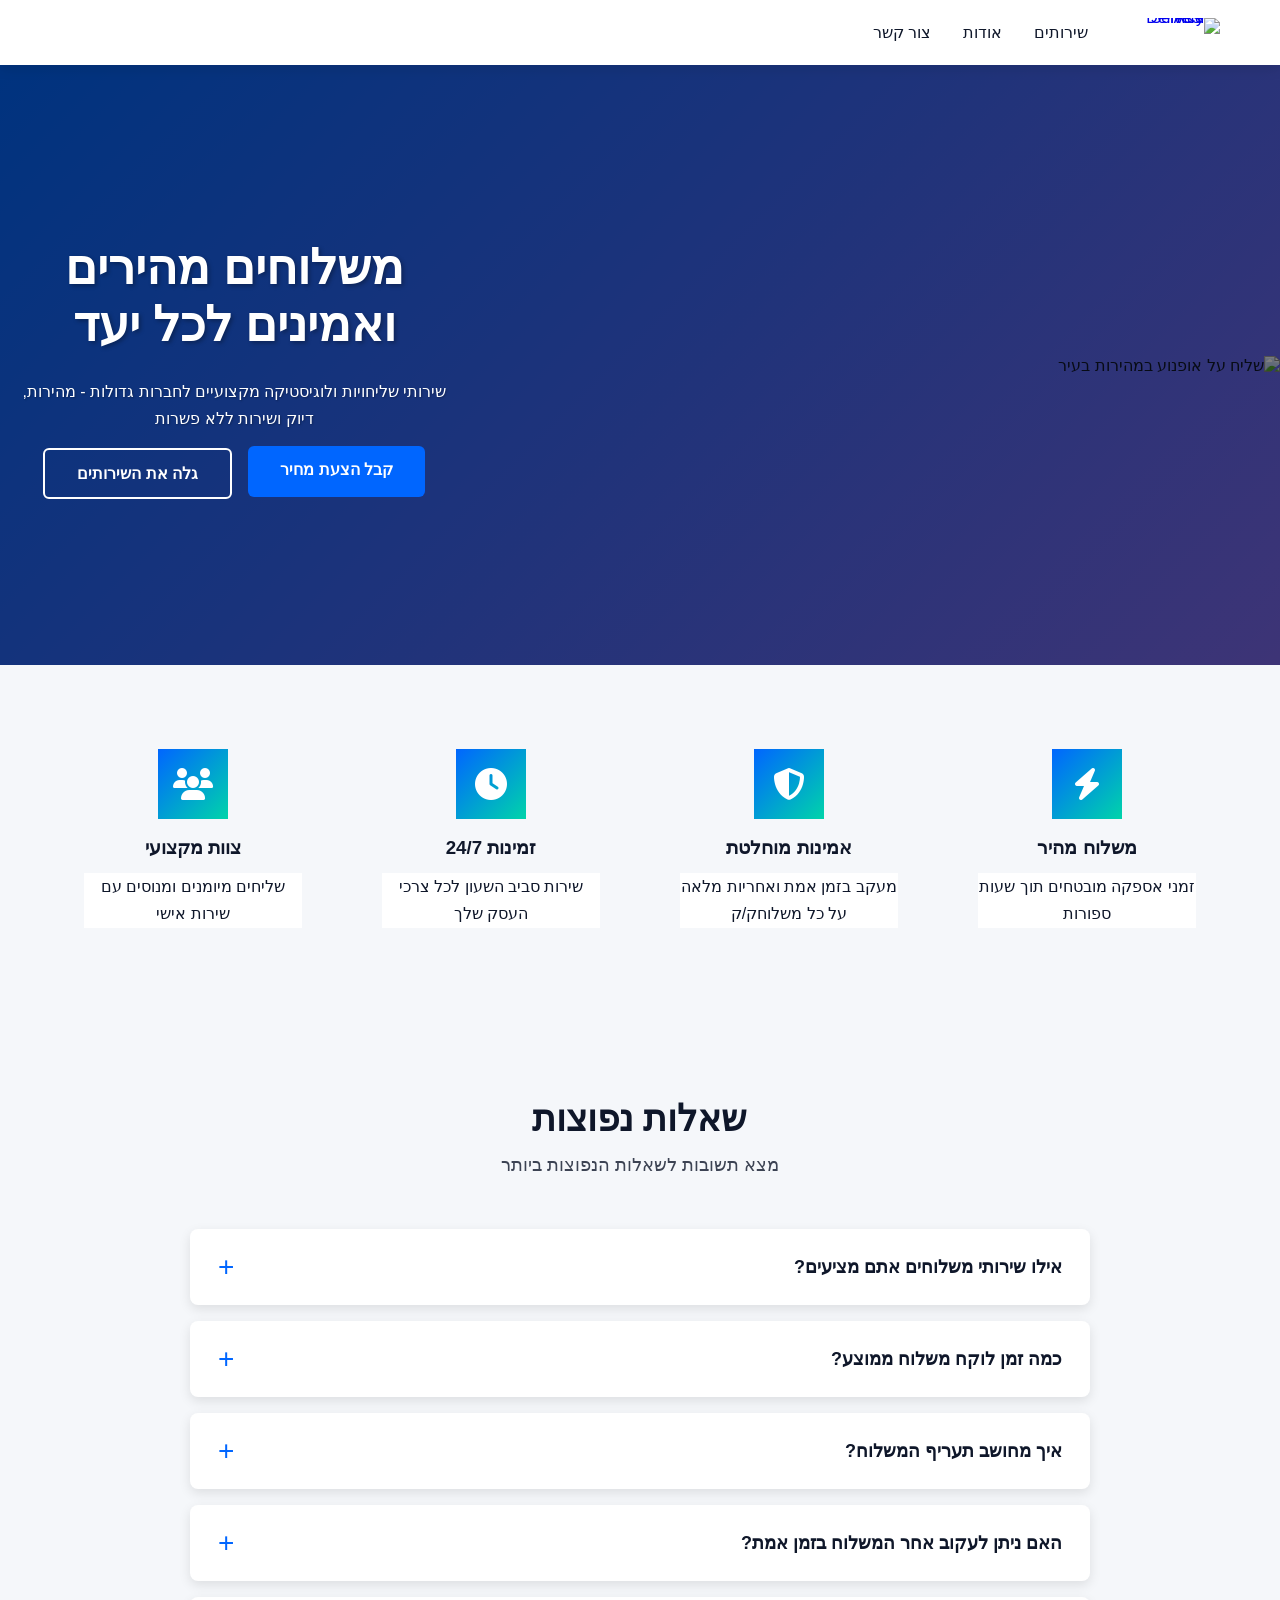
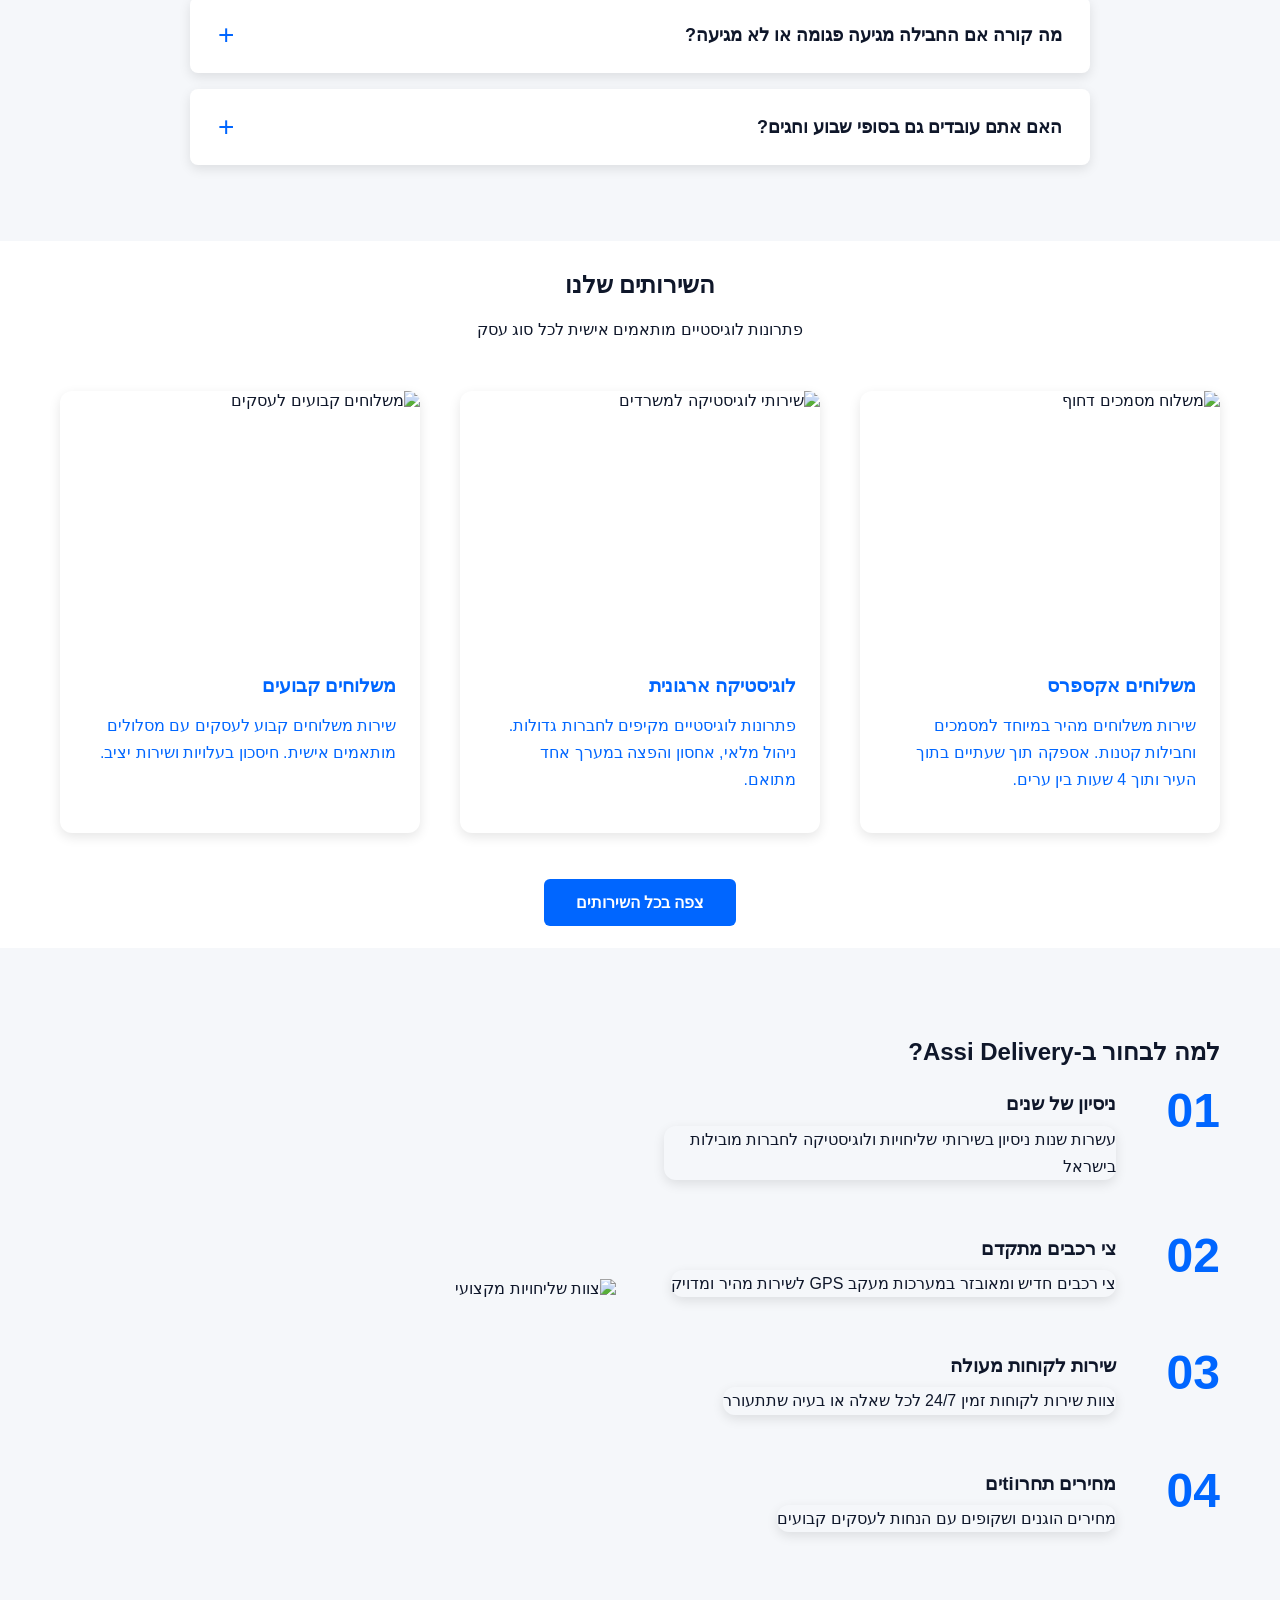
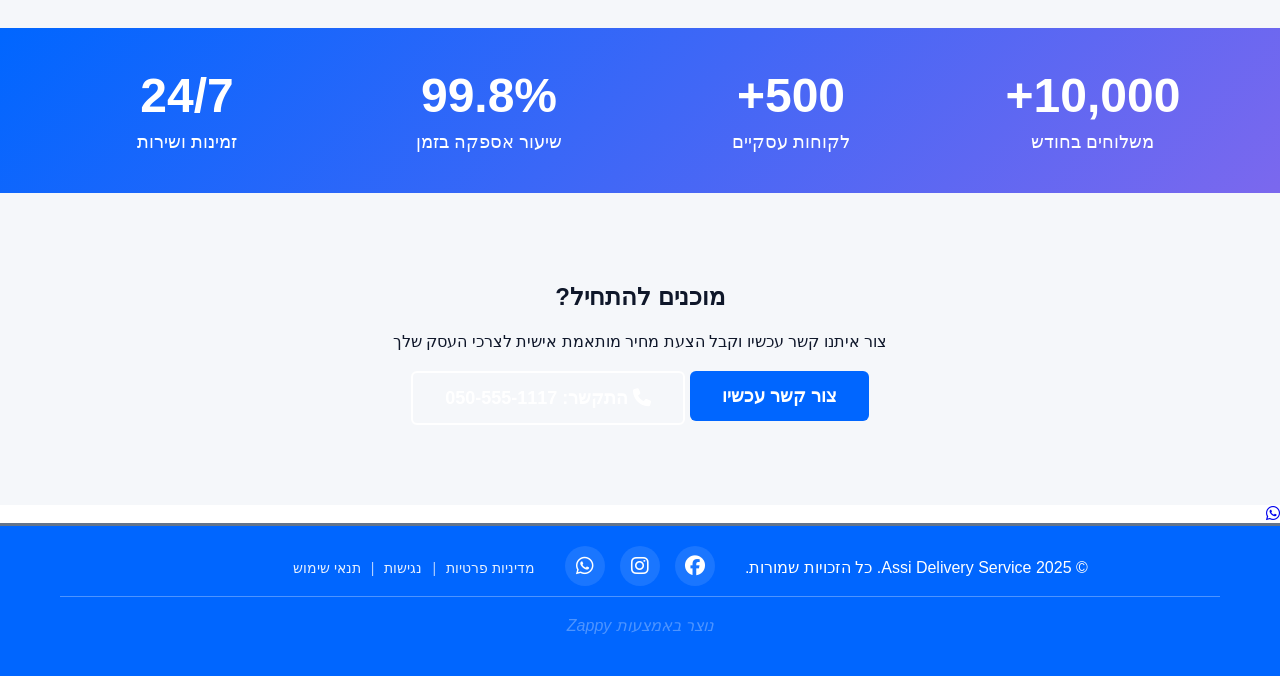
==== commit b107e716: "Update text content: "מעקב בזמן אמת ואחריות מלאה על כל משלוח" → "מעקב בזמן אמת ואחריות מלאה על כל מש" ====
--- a/index.html
+++ b/index.html
@@ -289,7 +289,7 @@
                         <i class="fas fa-shield-alt"></i>
                     </div>
                     <h3>אמינות מוחלטת</h3>
-                    <p>מעקב בזמן אמת ואחריות מלאה על כל משלוח</p>
+                    <p>מעקב בזמן אמת ואחריות מלאה על כל משלוחק/ק</p>
                 </div>
                 <div class="feature-item">
                     <div class="feature-icon">
@@ -321,7 +321,7 @@
     <div class="faq-accordion">
       <div class="faq-item">
         <button class="faq-question">
-          <span>צתצג</span>
+          <span>אילו שירותי משלוחים אתם מציעים?</span>
           <span class="faq-icon">+</span>
         </button>
         <div class="faq-answer">
